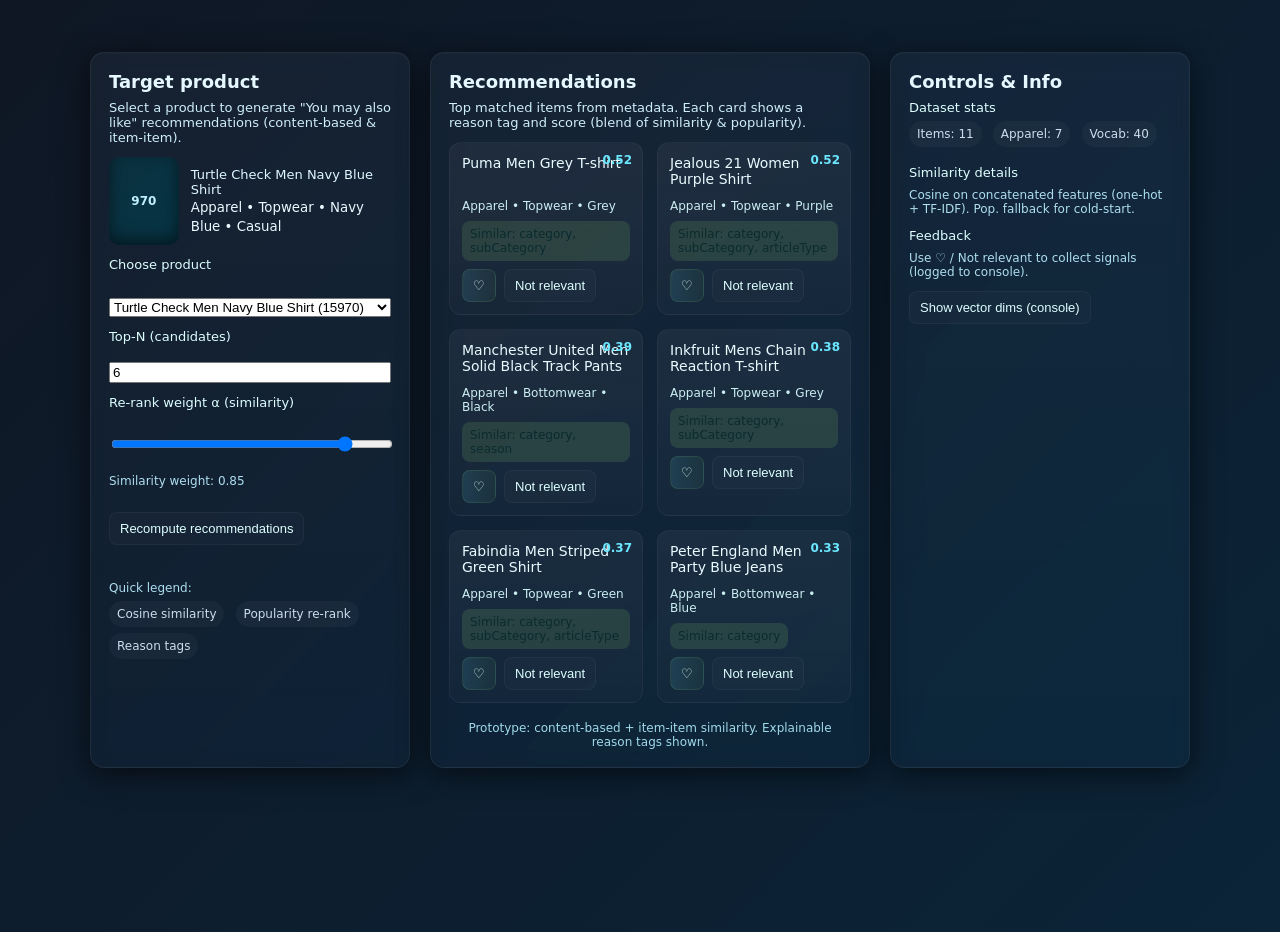
==== midterm/index.html @ 45abef35 "Create index.html" ====
<!doctype html>
<html lang="en">
<head>
  <meta charset="utf-8" />
  <title>Fashion RecSys — Prototype UI (Liquid Glass)</title>
  <meta name="viewport" content="width=device-width,initial-scale=1" />
  <style>
    /* Simple liquid-glass (glassmorphism) UI */
    :root{
      --bg: linear-gradient(135deg,#0f1724 0%, #0b2438 100%);
      --glass: rgba(255,255,255,0.08);
      --glass-2: rgba(255,255,255,0.06);
      --accent: #6be7ff;
      --accent-2: #8bd26f;
      --card-radius: 14px;
      --pad: 18px;
      font-family: Inter, ui-sans-serif, system-ui, -apple-system, "Segoe UI", Roboto, "Helvetica Neue", Arial;
      color: #ecf8ff;
    }
    html,body{height:100%;margin:0;background:var(--bg);-webkit-font-smoothing:antialiased;}
    .app {
      max-width:1100px;
      margin:32px auto;
      display:grid;
      grid-template-columns: 320px 1fr 300px;
      gap:20px;
      padding:20px;
    }

    /* Glass card */
    .card {
      background: linear-gradient(180deg, rgba(255,255,255,0.04), rgba(255,255,255,0.02));
      border-radius: var(--card-radius);
      padding:var(--pad);
      box-shadow: 0 6px 30px rgba(0,0,0,0.6), inset 0 1px 0 rgba(255,255,255,0.02);
      backdrop-filter: blur(8px) saturate(120%);
      border: 1px solid rgba(255,255,255,0.06);
    }

    h2 { margin:0 0 8px 0; font-size:18px; color:#e6f8ff; }
    p.small { margin:6px 0 12px 0; font-size:13px; color:#cfeefc; }

    /* Left product panel */
    .product-list { display:flex; flex-direction:column; gap:12px; }
    select, input[type="range"]{ width:100%; margin-top:8px; }
    .product-card {
      display:flex; gap:12px; align-items:center;
    }
    .avatar {
      width:72px; height:72px; border-radius:10px;
      background:linear-gradient(135deg,#0b3140, #063444);
      box-shadow: inset 0 -6px 16px rgba(0,0,0,0.5);
      display:flex; align-items:center; justify-content:center; font-weight:600;
      font-size:12px; color:#bfefff; text-align:center; padding:8px;
    }
    .meta { font-size:13px; color:#dff9ff; }
    .meta small { display:block; color:#bfe6ee; font-size:12px; margin-top:6px; }

    /* Center recommendations */
    .recs-grid { display:grid; grid-template-columns: repeat(auto-fill, minmax(180px,1fr)); gap:14px; }
    .rec-item {
      background: radial-gradient(1000px 400px at -10% -10%, rgba(255,255,255,0.02), transparent),
                  linear-gradient(180deg, rgba(255,255,255,0.03), rgba(255,255,255,0.01));
      padding:12px; border-radius:12px; position:relative; overflow:hidden;
      border:1px solid rgba(255,255,255,0.04);
    }
    .rec-title { font-size:14px; color:#e9fbff; margin-bottom:8px; min-height:36px; }
    .rec-info { font-size:12px; color:#cbeef3; margin-bottom:8px; }
    .reason { font-size:12px; color:#0b2c2f; background: rgba(139,210,111,0.15); padding:6px 8px; border-radius:8px; display:inline-block; }
    .score { position:absolute; right:10px; top:10px; font-weight:700; font-size:12px; color:var(--accent); }

    .feedback { display:flex; gap:8px; margin-top:8px; }
    .btn { padding:8px 10px; border-radius:8px; background: rgba(255,255,255,0.02); border:1px solid rgba(255,255,255,0.04); color:#dff; cursor:pointer; font-size:13px; }
    .btn.positive { background:linear-gradient(90deg, rgba(107,231,255,0.12), rgba(139,210,111,0.06)); border-color: rgba(139,210,111,0.12); color:#eafcf1; }
    .small-muted { font-size:12px; color:#aedeef; margin-top:8px; }

    /* Right controls */
    label.kv { font-size:13px; color:#dff; display:block; margin-bottom:6px; }
    .ctrl-row { margin-bottom:12px; }
    .tag { display:inline-block; padding:6px 8px; border-radius:999px; background: rgba(255,255,255,0.03); font-size:12px; color:#cde; margin-right:6px; margin-bottom:6px; }

    footer.note { text-align:center; margin-top:18px; color:#9fdae9; font-size:12px; }

    /* responsive */
    @media (max-width: 980px){
      .app { grid-template-columns: 1fr; padding:12px; }
      .card { padding:12px; }
    }
  </style>
</head>
<body>
  <div class="app">
    <!-- LEFT: Choose target product -->
    <div class="card">
      <h2>Target product</h2>
      <p class="small">Select a product to generate "You may also like" recommendations (content-based & item-item).</p>

      <div class="product-list">
        <div class="product-card">
          <div class="avatar" id="prodAvatar">P1</div>
          <div>
            <div class="meta" id="prodTitle">Loading...</div>
            <small id="prodMeta">meta</small>
          </div>
        </div>

        <label class="kv">Choose product</label>
        <select id="productSelect"></select>

        <label class="kv">Top-N (candidates)</label>
        <input id="topN" type="number" min="3" max="12" value="6" />

        <label class="kv">Re-rank weight α (similarity)</label>
        <input id="alpha" type="range" min="0" max="1" step="0.05" value="0.85" />
        <div class="small-muted">Similarity weight: <span id="alphaVal">0.85</span></div>

        <div style="margin-top:12px">
          <button class="btn" id="btnRecalc">Recompute recommendations</button>
        </div>

        <div style="margin-top:16px">
          <div class="small-muted">Quick legend:</div>
          <div style="margin-top:6px">
            <span class="tag">Cosine similarity</span>
            <span class="tag">Popularity re-rank</span>
            <span class="tag">Reason tags</span>
          </div>
        </div>
      </div>
    </div>

    <!-- CENTER: Recommendations -->
    <div class="card">
      <h2>Recommendations</h2>
      <p class="small">Top matched items from metadata. Each card shows a reason tag and score (blend of similarity & popularity).</p>

      <div id="recs" class="recs-grid" aria-live="polite"></div>

      <footer class="note">Prototype: content-based + item-item similarity. Explainable reason tags shown.</footer>
    </div>

    <!-- RIGHT: Controls & debug -->
    <div class="card">
      <h2>Controls & Info</h2>
      <div class="ctrl-row">
        <label class="kv">Dataset stats</label>
        <div id="stats"></div>
      </div>

      <div class="ctrl-row">
        <label class="kv">Similarity details</label>
        <div class="small-muted">Cosine on concatenated features (one-hot + TF-IDF). Pop. fallback for cold-start.</div>
      </div>

      <div class="ctrl-row">
        <label class="kv">Feedback</label>
        <div class="small-muted">Use ♡ / Not relevant to collect signals (logged to console).</div>
      </div>

      <div style="margin-top:8px">
        <button class="btn" id="btnShowVectors">Show vector dims (console)</button>
      </div>
    </div>
  </div>

  <script>
    /**************************************************************************
     * Simple browser-side content-based recommender demo
     * - Uses small embedded dataset (metadata + simulated popularity)
     * - Builds TF-IDF on productDisplayName and one-hot for categorical fields
     * - Cosine similarity -> top-N -> re-rank by alpha * sim + (1-alpha) * popularity
     * - Displays reason tags (shared category/color/etc)
     *
     * This is a lightweight prototype for the class method described in the slide.
     **************************************************************************/

    // 1) Small dataset (subset). Each item has metadata used by model.
    const items = [
      {id: "15970", gender:"Men", masterCategory:"Apparel", subCategory:"Topwear", articleType:"Shirts", baseColour:"Navy Blue", season:"Fall", year:2011, usage:"Casual", productDisplayName:"Turtle Check Men Navy Blue Shirt", popularity: 120},
      {id: "39386", gender:"Men", masterCategory:"Apparel", subCategory:"Bottomwear", articleType:"Jeans", baseColour:"Blue", season:"Summer", year:2012, usage:"Casual", productDisplayName:"Peter England Men Party Blue Jeans", popularity: 230},
      {id: "59263", gender:"Women", masterCategory:"Accessories", subCategory:"Watches", articleType:"Watches", baseColour:"Silver", season:"Winter", year:2016, usage:"Casual", productDisplayName:"Titan Women Silver Watch", popularity: 300},
      {id: "21379", gender:"Men", masterCategory:"Apparel", subCategory:"Bottomwear", articleType:"Track Pants", baseColour:"Black", season:"Fall", year:2011, usage:"Casual", productDisplayName:"Manchester United Men Solid Black Track Pants", popularity: 95},
      {id: "53759", gender:"Men", masterCategory:"Apparel", subCategory:"Topwear", articleType:"Tshirts", baseColour:"Grey", season:"Summer", year:2012, usage:"Casual", productDisplayName:"Puma Men Grey T-shirt", popularity: 410},
      {id: "1855", gender:"Men", masterCategory:"Apparel", subCategory:"Topwear", articleType:"Tshirts", baseColour:"Grey", season:"Summer", year:2011, usage:"Casual", productDisplayName:"Inkfruit Mens Chain Reaction T-shirt", popularity: 70},
      {id: "30805", gender:"Men", masterCategory:"Apparel", subCategory:"Topwear", articleType:"Shirts", baseColour:"Green", season:"Summer", year:2012, usage:"Ethnic", productDisplayName:"Fabindia Men Striped Green Shirt", popularity: 45},
      {id: "26960", gender:"Women", masterCategory:"Apparel", subCategory:"Topwear", articleType:"Shirts", baseColour:"Purple", season:"Summer", year:2012, usage:"Casual", productDisplayName:"Jealous 21 Women Purple Shirt", popularity: 130},
      {id: "29114", gender:"Men", masterCategory:"Accessories", subCategory:"Socks", articleType:"Socks", baseColour:"Navy Blue", season:"Summer", year:2012, usage:"Casual", productDisplayName:"Puma Men Pack of 3 Socks", popularity: 60},
      {id: "30039", gender:"Men", masterCategory:"Accessories", subCategory:"Watches", articleType:"Watches", baseColour:"Black", season:"Winter", year:2016, usage:"Casual", productDisplayName:"Skagen Men Black Watch", popularity: 150},
      {id: "9204", gender:"Men", masterCategory:"Footwear", subCategory:"Shoes", articleType:"Casual Shoes", baseColour:"Black", season:"Summer", year:2011, usage:"Casual", productDisplayName:"Puma Future Cat Remix SF Black Casual Shoes", popularity: 260}
    ];

    // Config: categorical fields used for one-hot
    const categoricalFields = ["masterCategory","subCategory","articleType","season","usage","baseColour"];

    // Utility: tokenize for TF-IDF (very simple)
    function tokenize(text){
      return (text || "").toLowerCase()
        .replace(/[^a-z0-9\s]/g, ' ')
        .split(/\s+/)
        .filter(t => t.length>1 && !["men","women","men's","women's"].includes(t));
    }

    // Build vocabulary (terms from productDisplayName)
    const docs = items.map(it => tokenize(it.productDisplayName));
    const vocab = {}; // term -> idx
    const df = {}; // doc frequency
    docs.forEach(tokens=>{
      const seen = new Set();
      tokens.forEach(t=>{
        if(!(t in vocab)) vocab[t] = Object.keys(vocab).length;
        if(!seen.has(t)){ df[t] = (df[t]||0)+1; seen.add(t); }
      });
    });
    const V = Object.keys(vocab).length;
    const N = items.length;
    // Precompute IDF
    const idf = {};
    Object.keys(vocab).forEach(term=>{
      idf[term] = Math.log(1 + N / ( (df[term]||0) )); // smoothed idf
    });

    // One-hot maps for categorical features
    const catMaps = {};
    categoricalFields.forEach(f=>{
      const vals = Array.from(new Set(items.map(it=> (it[f]||"UNKNOWN").toString() )));
      catMaps[f] = {};
      vals.forEach((v,i)=> catMaps[f][v] = i);
    });

    // Build item vectors (concatenate one-hot parts and TF-IDF vector)
    const featureVectors = []; // array of Float64Array
    const vectorMeta = { // dims sizes for debug
      catOffsets: {}, // start offset per categorical field
      tfidfOffset: 0,
      totalDim: 0
    };

    // compute offsets
    let offset = 0;
    categoricalFields.forEach(f=>{
      vectorMeta.catOffsets[f] = {start: offset, size: Object.keys(catMaps[f]).length};
      offset += Object.keys(catMaps[f]).length;
    });
    vectorMeta.tfidfOffset = offset;
    offset += V;
    vectorMeta.totalDim = offset;

    // Helper: create zero vector
    function zeroVec(n){ return new Float64Array(n); }

    // Fill vectors
    items.forEach((it, idx)=>{
      const vec = zeroVec(vectorMeta.totalDim);
      // one-hot categorical: set 1.0 at category position
      categoricalFields.forEach(f=>{
        const val = (it[f]||"UNKNOWN").toString();
        const map = catMaps[f];
        const pos = map[val];
        if(pos !== undefined){
          const off = vectorMeta.catOffsets[f].start + pos;
          vec[off] = 1.0;
        }
      });
      // TF-IDF: compute tf and multiply by idf
      const tokens = tokenize(it.productDisplayName);
      const tf = {};
      tokens.forEach(t=> tf[t] = (tf[t]||0) + 1);
      Object.keys(tf).forEach(t=>{
        const idxv = vocab[t];
        if(idxv !== undefined){
          const tfidf = (tf[t] / tokens.length) * (idf[t] || 0);
          vec[vectorMeta.tfidfOffset + idxv] = tfidf;
        }
      });
      featureVectors.push(vec);
    });

    // Normalize vectors
    function normVec(v){
      let s=0; for(let i=0;i<v.length;i++){ s += v[i]*v[i]; } s = Math.sqrt(s) || 1.0;
      const out = new Float64Array(v.length);
      for(let i=0;i<v.length;i++) out[i] = v[i]/s;
      return out;
    }
    const normalized = featureVectors.map(normVec);

    // Cosine similarity helper (vectors are normalized -> dot product)
    function cosineSim(i,j){
      const a = normalized[i], b = normalized[j];
      let s=0;
      for(let k=0;k<a.length;k++) s += a[k]*b[k];
      return s;
    }

    // Candidate generation: top-N by cosine similarity
    function topNCandidates(itemIdx, N=6){
      const sims = [];
      for(let i=0;i<items.length;i++){
        if(i===itemIdx) continue;
        sims.push({idx:i, sim: cosineSim(itemIdx,i)});
      }
      sims.sort((x,y)=> y.sim - x.sim);
      return sims.slice(0,N);
    }

    // Re-rank: blend similarity with popularity (normalized)
    const popValues = items.map(it=> it.popularity || 1);
    const maxPop = Math.max(...popValues);
    const minPop = Math.min(...popValues);
    function normPop(p){
      if(maxPop===minPop) return 0.5;
      return (p - minPop) / (maxPop - minPop);
    }

    function rerank(candidates, alpha){
      return candidates.map(c=>{
        const pop = normPop(items[c.idx].popularity || 0);
        const final = alpha * c.sim + (1 - alpha) * pop;
        return {...c, pop, final};
      }).sort((a,b)=> b.final - a.final);
    }

    // Reason tag builder (simple: shared field matches)
    function reasonTag(targetIdx, candIdx){
      const t = items[targetIdx], c = items[candIdx];
      const reasons = [];
      if(t.masterCategory === c.masterCategory) reasons.push("category");
      if(t.subCategory === c.subCategory) reasons.push("subCategory");
      if(t.articleType === c.articleType) reasons.push("articleType");
      if(t.baseColour === c.baseColour) reasons.push("color");
      if(t.season === c.season) reasons.push("season");
      return reasons.length ? "Similar: " + reasons.join(", ") : "Similar: metadata";
    }

    // UI: populate product select & stats
    const sel = document.getElementById("productSelect");
    items.forEach((it, idx)=>{
      const opt = document.createElement("option");
      opt.value = idx;
      opt.textContent = `${it.productDisplayName} (${it.id})`;
      sel.appendChild(opt);
    });

    function updateProductPanel(idx){
      const it = items[idx];
      document.getElementById("prodAvatar").textContent = it.id.slice(-3);
      document.getElementById("prodTitle").textContent = it.productDisplayName;
      document.getElementById("prodMeta").textContent = `${it.masterCategory} • ${it.subCategory} • ${it.baseColour} • ${it.usage}`;
    }

    function showStats(){
      const stats = document.getElementById("stats");
      const total = items.length;
      const apparel = items.filter(i=> i.masterCategory==="Apparel").length;
      stats.innerHTML = `<div class="tag">Items: ${total}</div> <div class="tag">Apparel: ${apparel}</div> <div class="tag">Vocab: ${V}</div>`;
    }

    // Render recommendations
    function renderRecs(targetIdx, topN=6, alpha=0.85){
      const recsContainer = document.getElementById("recs");
      recsContainer.innerHTML = "";
      let candidates = topNCandidates(targetIdx, Math.min(items.length-1, topN*3)); // more candidates to re-rank
      candidates = rerank(candidates, alpha).slice(0, topN);
      candidates.forEach(c=>{
        const it = items[c.idx];
        const card = document.createElement("div");
        card.className = "rec-item";
        card.innerHTML = `
          <div class="score">${(c.final).toFixed(2)}</div>
          <div class="rec-title">${it.productDisplayName}</div>
          <div class="rec-info">${it.masterCategory} • ${it.subCategory} • ${it.baseColour}</div>
          <div class="reason">${reasonTag(targetIdx, c.idx)}</div>
          <div class="feedback">
            <button class="btn positive" data-idx="${c.idx}">♡</button>
            <button class="btn" data-idx="nr-${c.idx}">Not relevant</button>
          </div>
        `;
        // attach feedback handlers
        card.querySelectorAll('.feedback .btn').forEach(b=>{
          b.addEventListener('click', (ev)=>{
            if(b.classList.contains('positive')){
              b.textContent = "Saved";
            } else {
              b.textContent = "Ignored";
            }
            console.log("Feedback:", {type: b.classList.contains('positive') ? "like" : "dislike", target: items[c.idx], from: items[targetIdx]});
          });
        });
        recsContainer.appendChild(card);
      });
    }

    // Wire up controls
    document.getElementById("alpha").addEventListener("input", (e)=>{
      document.getElementById("alphaVal").textContent = e.target.value;
    });
    document.getElementById("btnRecalc").addEventListener("click", ()=>{
      const idx = parseInt(sel.value,10);
      const topN = parseInt(document.getElementById("topN").value,10) || 6;
      const alpha = parseFloat(document.getElementById("alpha").value);
      renderRecs(idx, topN, alpha);
    });

    sel.addEventListener("change", ()=>{
      const idx = parseInt(sel.value,10);
      updateProductPanel(idx);
    });

    document.getElementById("btnShowVectors").addEventListener("click", ()=>{
      console.log("Vector meta:", vectorMeta);
      console.log("Sample normalized vector (item 0):", normalized[0]);
      alert(`Total vector dimension: ${vectorMeta.totalDim} — check console for details.`);
    });

    // Init: select first product and render
    sel.value = 0;
    updateProductPanel(0);
    showStats();
    renderRecs(0, 6, parseFloat(document.getElementById("alpha").value));

  </script>
</body>
</html>
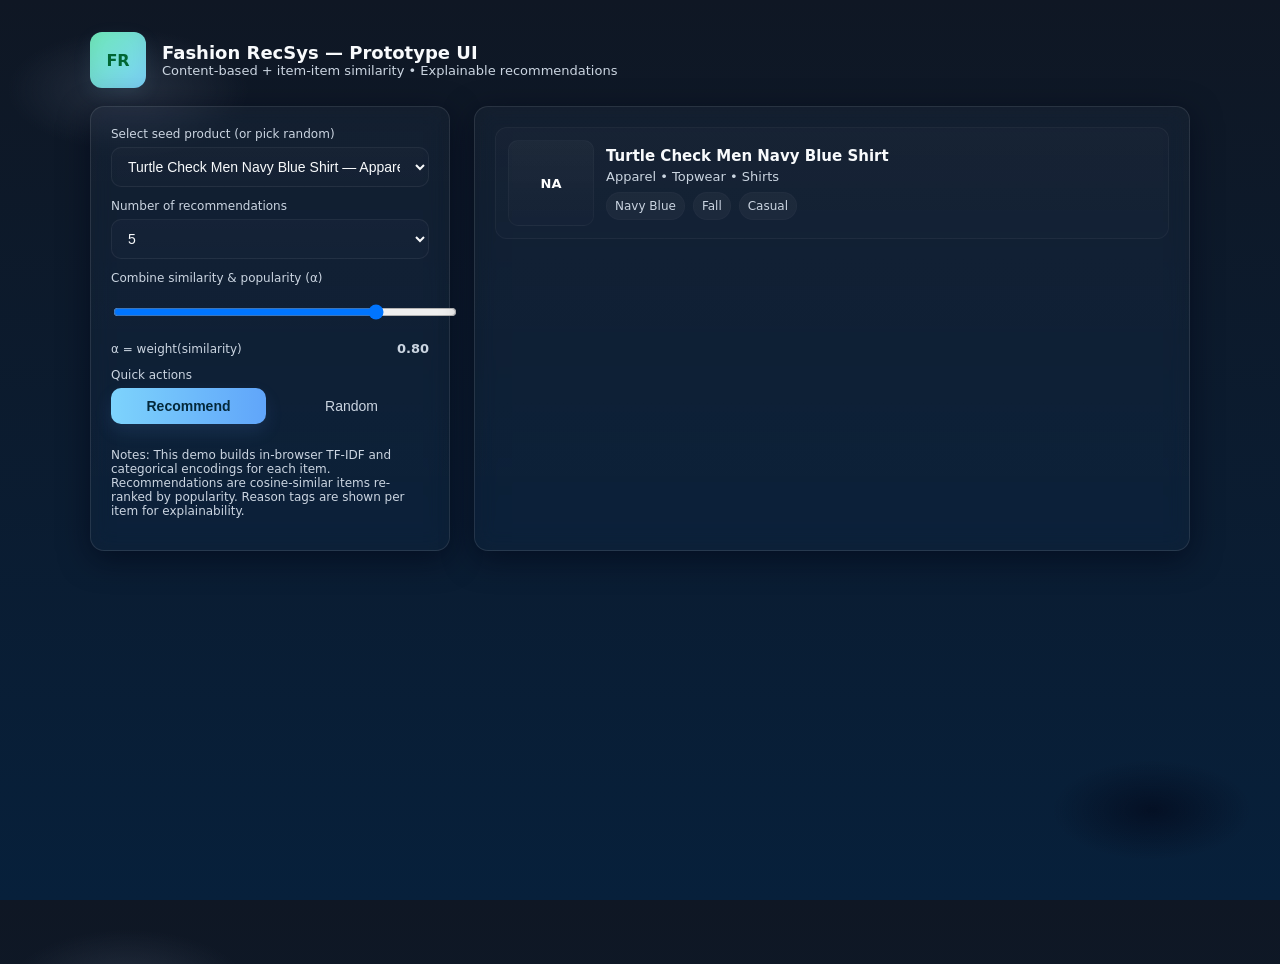
==== commit 63c75257: "Update index.html" ====
--- a/midterm/index.html
+++ b/midterm/index.html
@@ -1,423 +1,428 @@
+<!--
+index.html
+Static demo UI for the prototype Fashion RecSys (Content-based + item-item similarity).
+Drop this file into a GitHub Pages repo (root or docs/) and open the page.
+
+Features:
+- Small in-browser dataset (catalog) as JS array (can replace with your full data later).
+- Builds TF-IDF on productDisplayName + one-hot for key categorical features.
+- Cosine similarity for candidate generation + simple re-ranking using popularity.
+- Tunable alpha slider (alpha blends similarity and popularity).
+- Explainable "reason tags" (same category, same color, shared tokens).
+- Liquid / frosted glass UI (pure CSS).
+
+This is a self-contained static demo — no backend required.
+-->
+
 <!doctype html>
 <html lang="en">
 <head>
-  <meta charset="utf-8" />
-  <title>Fashion RecSys — Prototype UI (Liquid Glass)</title>
-  <meta name="viewport" content="width=device-width,initial-scale=1" />
-  <style>
-    /* Simple liquid-glass (glassmorphism) UI */
-    :root{
-      --bg: linear-gradient(135deg,#0f1724 0%, #0b2438 100%);
-      --glass: rgba(255,255,255,0.08);
-      --glass-2: rgba(255,255,255,0.06);
-      --accent: #6be7ff;
-      --accent-2: #8bd26f;
-      --card-radius: 14px;
-      --pad: 18px;
-      font-family: Inter, ui-sans-serif, system-ui, -apple-system, "Segoe UI", Roboto, "Helvetica Neue", Arial;
-      color: #ecf8ff;
-    }
-    html,body{height:100%;margin:0;background:var(--bg);-webkit-font-smoothing:antialiased;}
-    .app {
-      max-width:1100px;
-      margin:32px auto;
-      display:grid;
-      grid-template-columns: 320px 1fr 300px;
-      gap:20px;
-      padding:20px;
-    }
-
-    /* Glass card */
-    .card {
-      background: linear-gradient(180deg, rgba(255,255,255,0.04), rgba(255,255,255,0.02));
-      border-radius: var(--card-radius);
-      padding:var(--pad);
-      box-shadow: 0 6px 30px rgba(0,0,0,0.6), inset 0 1px 0 rgba(255,255,255,0.02);
-      backdrop-filter: blur(8px) saturate(120%);
-      border: 1px solid rgba(255,255,255,0.06);
-    }
-
-    h2 { margin:0 0 8px 0; font-size:18px; color:#e6f8ff; }
-    p.small { margin:6px 0 12px 0; font-size:13px; color:#cfeefc; }
-
-    /* Left product panel */
-    .product-list { display:flex; flex-direction:column; gap:12px; }
-    select, input[type="range"]{ width:100%; margin-top:8px; }
-    .product-card {
-      display:flex; gap:12px; align-items:center;
-    }
-    .avatar {
-      width:72px; height:72px; border-radius:10px;
-      background:linear-gradient(135deg,#0b3140, #063444);
-      box-shadow: inset 0 -6px 16px rgba(0,0,0,0.5);
-      display:flex; align-items:center; justify-content:center; font-weight:600;
-      font-size:12px; color:#bfefff; text-align:center; padding:8px;
-    }
-    .meta { font-size:13px; color:#dff9ff; }
-    .meta small { display:block; color:#bfe6ee; font-size:12px; margin-top:6px; }
-
-    /* Center recommendations */
-    .recs-grid { display:grid; grid-template-columns: repeat(auto-fill, minmax(180px,1fr)); gap:14px; }
-    .rec-item {
-      background: radial-gradient(1000px 400px at -10% -10%, rgba(255,255,255,0.02), transparent),
-                  linear-gradient(180deg, rgba(255,255,255,0.03), rgba(255,255,255,0.01));
-      padding:12px; border-radius:12px; position:relative; overflow:hidden;
-      border:1px solid rgba(255,255,255,0.04);
-    }
-    .rec-title { font-size:14px; color:#e9fbff; margin-bottom:8px; min-height:36px; }
-    .rec-info { font-size:12px; color:#cbeef3; margin-bottom:8px; }
-    .reason { font-size:12px; color:#0b2c2f; background: rgba(139,210,111,0.15); padding:6px 8px; border-radius:8px; display:inline-block; }
-    .score { position:absolute; right:10px; top:10px; font-weight:700; font-size:12px; color:var(--accent); }
-
-    .feedback { display:flex; gap:8px; margin-top:8px; }
-    .btn { padding:8px 10px; border-radius:8px; background: rgba(255,255,255,0.02); border:1px solid rgba(255,255,255,0.04); color:#dff; cursor:pointer; font-size:13px; }
-    .btn.positive { background:linear-gradient(90deg, rgba(107,231,255,0.12), rgba(139,210,111,0.06)); border-color: rgba(139,210,111,0.12); color:#eafcf1; }
-    .small-muted { font-size:12px; color:#aedeef; margin-top:8px; }
-
-    /* Right controls */
-    label.kv { font-size:13px; color:#dff; display:block; margin-bottom:6px; }
-    .ctrl-row { margin-bottom:12px; }
-    .tag { display:inline-block; padding:6px 8px; border-radius:999px; background: rgba(255,255,255,0.03); font-size:12px; color:#cde; margin-right:6px; margin-bottom:6px; }
-
-    footer.note { text-align:center; margin-top:18px; color:#9fdae9; font-size:12px; }
-
-    /* responsive */
-    @media (max-width: 980px){
-      .app { grid-template-columns: 1fr; padding:12px; }
-      .card { padding:12px; }
-    }
-  </style>
+<meta charset="utf-8" />
+<meta name="viewport" content="width=device-width,initial-scale=1" />
+<title>Fashion RecSys — Prototype UI (Liquid Glass)</title>
+
+<style>
+  /* Page background */
+  :root{
+    --bg1: #0f1724;
+    --bg2: #07203b;
+    --accent: rgba(255,255,255,0.08);
+    --glass: rgba(255,255,255,0.10);
+    --glass-strong: rgba(255,255,255,0.14);
+    --text: #f8fafc;
+    --muted: #cbd5e1;
+    --accent-color: #7dd3fc;
+  }
+  html,body{height:100%;margin:0;font-family:Inter,ui-sans-serif,system-ui,-apple-system,"Segoe UI",Roboto,"Helvetica Neue",Arial;}
+  body{
+    color:var(--text);
+    background: radial-gradient(1200px 600px at 10% 10%, rgba(45,55,72,0.75), transparent 10%),
+                radial-gradient(1000px 500px at 90% 90%, rgba(2,6,23,0.6), transparent 10%),
+                linear-gradient(180deg,var(--bg1),var(--bg2));
+    -webkit-font-smoothing:antialiased;
+    display:flex;flex-direction:column;align-items:center;padding:32px 18px;
+  }
+
+  /* Container */
+  .wrap{
+    width:100%;max-width:1100px;
+    display:grid;
+    grid-template-columns: 360px 1fr;
+    gap:24px;
+  }
+
+  /* Glass card */
+  .panel{
+    background: linear-gradient(180deg, rgba(255,255,255,0.03), rgba(255,255,255,0.02));
+    border:1px solid var(--glass);
+    border-radius:14px;
+    padding:20px;
+    box-shadow: 0 8px 30px rgba(2,6,23,0.6);
+    backdrop-filter: blur(10px) saturate(120%);
+  }
+
+  header.app-title{
+    width:100%;max-width:1100px;margin-bottom:18px;
+    display:flex;align-items:center;gap:16px;
+  }
+  .logo{
+    width:56px;height:56px;border-radius:12px;
+    background: linear-gradient(135deg,#6ee7b7,#7dd3fc);
+    display:flex;align-items:center;justify-content:center;color:#063; font-weight:700;
+    box-shadow: 0 6px 20px rgba(125,211,252,0.08), inset 0 -6px 18px rgba(0,0,0,0.06);
+  }
+  h1{font-size:18px;margin:0}
+  p.lead{margin:0;color:var(--muted);font-size:13px}
+
+  /* Left column controls */
+  .controls { display:flex;flex-direction:column; gap:12px; }
+  label.small{font-size:12px;color:var(--muted);display:block;margin-bottom:6px}
+  select, button, input[type=range]{
+    width:100%;padding:10px 12px;border-radius:10px;border:1px solid rgba(255,255,255,0.06);
+    background: linear-gradient(180deg, rgba(255,255,255,0.02), rgba(255,255,255,0.01));
+    color:var(--text);outline:none;font-size:14px;
+  }
+  .btn{
+    padding:10px 12px;border-radius:10px;border:none;cursor:pointer;
+    background: linear-gradient(90deg,#7dd3fc,#60a5fa);
+    color:#04283a;font-weight:600;
+    box-shadow:0 8px 18px rgba(96,165,250,0.12);
+  }
+  .small-muted{font-size:12px;color:var(--muted);}
+
+  /* Right column results area */
+  .results{
+    display:flex;flex-direction:column; gap:12px;
+  }
+  .seed-card, .rec-item{
+    display:flex;gap:12px;align-items:center;
+    border-radius:12px;padding:12px;border:1px solid rgba(255,255,255,0.04);
+    background: linear-gradient(180deg, rgba(255,255,255,0.02), rgba(255,255,255,0.01));
+  }
+  .thumb{
+    width:84px;height:84px;border-radius:10px;background:linear-gradient(180deg, rgba(255,255,255,0.03), rgba(255,255,255,0.01));
+    display:flex;align-items:center;justify-content:center;font-weight:700;color:#fff;
+    font-size:13px;
+    flex:0 0 84px;
+    border: 1px solid rgba(255,255,255,0.03);
+  }
+  .meta{flex:1}
+  .meta h3{margin:0;font-size:15px}
+  .meta p{margin:4px 0 0 0;color:var(--muted);font-size:13px}
+  .tags{margin-top:8px;display:flex;flex-wrap:wrap;gap:8px}
+  .tag{
+    font-size:12px;padding:6px 8px;border-radius:999px;background:rgba(255,255,255,0.04);color:var(--muted);
+    border:1px solid rgba(255,255,255,0.02);
+  }
+  .score{font-weight:700;color:var(--accent-color);}
+
+  /* footer controls */
+  .controls-row{display:flex;gap:8px;align-items:center;margin-top:6px}
+  .alpha-value{min-width:38px;text-align:right;font-weight:700;color:var(--muted);font-size:13px}
+
+  /* responsive */
+  @media (max-width:960px){
+    .wrap{grid-template-columns: 1fr; }
+  }
+</style>
 </head>
 <body>
-  <div class="app">
-    <!-- LEFT: Choose target product -->
-    <div class="card">
-      <h2>Target product</h2>
-      <p class="small">Select a product to generate "You may also like" recommendations (content-based & item-item).</p>
-
-      <div class="product-list">
-        <div class="product-card">
-          <div class="avatar" id="prodAvatar">P1</div>
-          <div>
-            <div class="meta" id="prodTitle">Loading...</div>
-            <small id="prodMeta">meta</small>
+  <header class="app-title">
+    <div class="logo">FR</div>
+    <div>
+      <h1>Fashion RecSys — Prototype UI</h1>
+      <p class="lead">Content-based + item-item similarity • Explainable recommendations</p>
+    </div>
+  </header>
+
+  <main class="wrap">
+    <!-- Left control panel -->
+    <section class="panel">
+      <div class="controls">
+        <div>
+          <label class="small">Select seed product (or pick random)</label>
+          <select id="seedSelect"></select>
+        </div>
+
+        <div>
+          <label class="small">Number of recommendations</label>
+          <select id="kSelect">
+            <option>3</option><option selected>5</option><option>8</option>
+          </select>
+        </div>
+
+        <div>
+          <label class="small">Combine similarity & popularity (α)</label>
+          <input id="alpha" type="range" min="0" max="1" step="0.05" value="0.8">
+          <div class="controls-row">
+            <div class="small-muted">α = weight(similarity)</div>
+            <div style="flex:1"></div>
+            <div class="alpha-value" id="alphaVal">0.80</div>
           </div>
         </div>
 
-        <label class="kv">Choose product</label>
-        <select id="productSelect"></select>
-
-        <label class="kv">Top-N (candidates)</label>
-        <input id="topN" type="number" min="3" max="12" value="6" />
-
-        <label class="kv">Re-rank weight α (similarity)</label>
-        <input id="alpha" type="range" min="0" max="1" step="0.05" value="0.85" />
-        <div class="small-muted">Similarity weight: <span id="alphaVal">0.85</span></div>
-
-        <div style="margin-top:12px">
-          <button class="btn" id="btnRecalc">Recompute recommendations</button>
-        </div>
-
-        <div style="margin-top:16px">
-          <div class="small-muted">Quick legend:</div>
-          <div style="margin-top:6px">
-            <span class="tag">Cosine similarity</span>
-            <span class="tag">Popularity re-rank</span>
-            <span class="tag">Reason tags</span>
+        <div>
+          <label class="small">Quick actions</label>
+          <div style="display:flex;gap:8px;">
+            <button class="btn" id="btnRecommend">Recommend</button>
+            <button style="padding:10px 12px;border-radius:10px;border:none;background:transparent;color:var(--muted);" id="btnRandom">Random</button>
           </div>
         </div>
+
+        <div>
+          <p class="small-muted">Notes: This demo builds in-browser TF-IDF and categorical encodings for each item. Recommendations are cosine-similar items re-ranked by popularity. Reason tags are shown per item for explainability.</p>
+        </div>
       </div>
-    </div>
-
-    <!-- CENTER: Recommendations -->
-    <div class="card">
-      <h2>Recommendations</h2>
-      <p class="small">Top matched items from metadata. Each card shows a reason tag and score (blend of similarity & popularity).</p>
-
-      <div id="recs" class="recs-grid" aria-live="polite"></div>
-
-      <footer class="note">Prototype: content-based + item-item similarity. Explainable reason tags shown.</footer>
-    </div>
-
-    <!-- RIGHT: Controls & debug -->
-    <div class="card">
-      <h2>Controls & Info</h2>
-      <div class="ctrl-row">
-        <label class="kv">Dataset stats</label>
-        <div id="stats"></div>
+    </section>
+
+    <!-- Right results panel -->
+    <section class="panel results">
+      <div>
+        <div class="seed-card" id="seedCard" aria-live="polite">
+          <div class="thumb" id="seedThumb">SEED</div>
+          <div class="meta">
+            <h3 id="seedTitle">Select a product</h3>
+            <p id="seedMeta" class="small-muted">metadata</p>
+            <div class="tags" id="seedTags"></div>
+          </div>
+        </div>
       </div>
 
-      <div class="ctrl-row">
-        <label class="kv">Similarity details</label>
-        <div class="small-muted">Cosine on concatenated features (one-hot + TF-IDF). Pop. fallback for cold-start.</div>
+      <div id="recsContainer">
+        <!-- recommendations appended here -->
       </div>
 
-      <div class="ctrl-row">
-        <label class="kv">Feedback</label>
-        <div class="small-muted">Use ♡ / Not relevant to collect signals (logged to console).</div>
-      </div>
-
-      <div style="margin-top:8px">
-        <button class="btn" id="btnShowVectors">Show vector dims (console)</button>
-      </div>
-    </div>
-  </div>
-
-  <script>
-    /**************************************************************************
-     * Simple browser-side content-based recommender demo
-     * - Uses small embedded dataset (metadata + simulated popularity)
-     * - Builds TF-IDF on productDisplayName and one-hot for categorical fields
-     * - Cosine similarity -> top-N -> re-rank by alpha * sim + (1-alpha) * popularity
-     * - Displays reason tags (shared category/color/etc)
-     *
-     * This is a lightweight prototype for the class method described in the slide.
-     **************************************************************************/
-
-    // 1) Small dataset (subset). Each item has metadata used by model.
-    const items = [
-      {id: "15970", gender:"Men", masterCategory:"Apparel", subCategory:"Topwear", articleType:"Shirts", baseColour:"Navy Blue", season:"Fall", year:2011, usage:"Casual", productDisplayName:"Turtle Check Men Navy Blue Shirt", popularity: 120},
-      {id: "39386", gender:"Men", masterCategory:"Apparel", subCategory:"Bottomwear", articleType:"Jeans", baseColour:"Blue", season:"Summer", year:2012, usage:"Casual", productDisplayName:"Peter England Men Party Blue Jeans", popularity: 230},
-      {id: "59263", gender:"Women", masterCategory:"Accessories", subCategory:"Watches", articleType:"Watches", baseColour:"Silver", season:"Winter", year:2016, usage:"Casual", productDisplayName:"Titan Women Silver Watch", popularity: 300},
-      {id: "21379", gender:"Men", masterCategory:"Apparel", subCategory:"Bottomwear", articleType:"Track Pants", baseColour:"Black", season:"Fall", year:2011, usage:"Casual", productDisplayName:"Manchester United Men Solid Black Track Pants", popularity: 95},
-      {id: "53759", gender:"Men", masterCategory:"Apparel", subCategory:"Topwear", articleType:"Tshirts", baseColour:"Grey", season:"Summer", year:2012, usage:"Casual", productDisplayName:"Puma Men Grey T-shirt", popularity: 410},
-      {id: "1855", gender:"Men", masterCategory:"Apparel", subCategory:"Topwear", articleType:"Tshirts", baseColour:"Grey", season:"Summer", year:2011, usage:"Casual", productDisplayName:"Inkfruit Mens Chain Reaction T-shirt", popularity: 70},
-      {id: "30805", gender:"Men", masterCategory:"Apparel", subCategory:"Topwear", articleType:"Shirts", baseColour:"Green", season:"Summer", year:2012, usage:"Ethnic", productDisplayName:"Fabindia Men Striped Green Shirt", popularity: 45},
-      {id: "26960", gender:"Women", masterCategory:"Apparel", subCategory:"Topwear", articleType:"Shirts", baseColour:"Purple", season:"Summer", year:2012, usage:"Casual", productDisplayName:"Jealous 21 Women Purple Shirt", popularity: 130},
-      {id: "29114", gender:"Men", masterCategory:"Accessories", subCategory:"Socks", articleType:"Socks", baseColour:"Navy Blue", season:"Summer", year:2012, usage:"Casual", productDisplayName:"Puma Men Pack of 3 Socks", popularity: 60},
-      {id: "30039", gender:"Men", masterCategory:"Accessories", subCategory:"Watches", articleType:"Watches", baseColour:"Black", season:"Winter", year:2016, usage:"Casual", productDisplayName:"Skagen Men Black Watch", popularity: 150},
-      {id: "9204", gender:"Men", masterCategory:"Footwear", subCategory:"Shoes", articleType:"Casual Shoes", baseColour:"Black", season:"Summer", year:2011, usage:"Casual", productDisplayName:"Puma Future Cat Remix SF Black Casual Shoes", popularity: 260}
-    ];
-
-    // Config: categorical fields used for one-hot
-    const categoricalFields = ["masterCategory","subCategory","articleType","season","usage","baseColour"];
-
-    // Utility: tokenize for TF-IDF (very simple)
-    function tokenize(text){
-      return (text || "").toLowerCase()
-        .replace(/[^a-z0-9\s]/g, ' ')
-        .split(/\s+/)
-        .filter(t => t.length>1 && !["men","women","men's","women's"].includes(t));
-    }
-
-    // Build vocabulary (terms from productDisplayName)
-    const docs = items.map(it => tokenize(it.productDisplayName));
-    const vocab = {}; // term -> idx
-    const df = {}; // doc frequency
-    docs.forEach(tokens=>{
-      const seen = new Set();
-      tokens.forEach(t=>{
-        if(!(t in vocab)) vocab[t] = Object.keys(vocab).length;
-        if(!seen.has(t)){ df[t] = (df[t]||0)+1; seen.add(t); }
-      });
+    </section>
+  </main>
+
+<script>
+/*
+  Demo dataset (tiny sample). Replace or expand with full catalog JSON if hosting elsewhere.
+  Fields: id, gender, masterCategory, subCategory, articleType, baseColour, season, year, usage, productDisplayName, popularity
+*/
+const CATALOG = [
+  {id: "15970", gender:"Men", masterCategory:"Apparel", subCategory:"Topwear", articleType:"Shirts", baseColour:"Navy Blue", season:"Fall", year:2011, usage:"Casual", productDisplayName:"Turtle Check Men Navy Blue Shirt", popularity: 120},
+  {id: "39386", gender:"Men", masterCategory:"Apparel", subCategory:"Bottomwear", articleType:"Jeans", baseColour:"Blue", season:"Summer", year:2012, usage:"Casual", productDisplayName:"Peter England Men Party Blue Jeans", popularity: 200},
+  {id: "59263", gender:"Women", masterCategory:"Accessories", subCategory:"Watches", articleType:"Watches", baseColour:"Silver", season:"Winter", year:2016, usage:"Casual", productDisplayName:"Titan Women Silver Watch", popularity: 180},
+  {id: "21379", gender:"Men", masterCategory:"Apparel", subCategory:"Bottomwear", articleType:"Track Pants", baseColour:"Black", season:"Fall", year:2011, usage:"Casual", productDisplayName:"Manchester United Men Solid Black Track Pants", popularity: 95},
+  {id: "53759", gender:"Men", masterCategory:"Apparel", subCategory:"Topwear", articleType:"Tshirts", baseColour:"Grey", season:"Summer", year:2012, usage:"Casual", productDisplayName:"Puma Men Grey T-shirt", popularity: 300},
+  {id: "1855", gender:"Men", masterCategory:"Apparel", subCategory:"Topwear", articleType:"Tshirts", baseColour:"Grey", season:"Summer", year:2011, usage:"Casual", productDisplayName:"Inkfruit Mens Chain Reaction T-shirt", popularity: 80},
+  {id: "30805", gender:"Men", masterCategory:"Apparel", subCategory:"Topwear", articleType:"Shirts", baseColour:"Green", season:"Summer", year:2012, usage:"Ethnic", productDisplayName:"Fabindia Men Striped Green Shirt", popularity: 65},
+  {id: "26960", gender:"Women", masterCategory:"Apparel", subCategory:"Topwear", articleType:"Shirts", baseColour:"Purple", season:"Summer", year:2012, usage:"Casual", productDisplayName:"Jealous 21 Women Purple Shirt", popularity: 42},
+  {id: "29114", gender:"Men", masterCategory:"Accessories", subCategory:"Socks", articleType:"Socks", baseColour:"Navy Blue", season:"Summer", year:2012, usage:"Casual", productDisplayName:"Puma Men Pack of 3 Socks", popularity: 50},
+  {id: "30039", gender:"Men", masterCategory:"Accessories", subCategory:"Watches", articleType:"Watches", baseColour:"Black", season:"Winter", year:2016, usage:"Casual", productDisplayName:"Skagen Men Black Watch", popularity: 130},
+  {id: "9204", gender:"Men", masterCategory:"Footwear", subCategory:"Shoes", articleType:"Casual Shoes", baseColour:"Black", season:"Summer", year:2011, usage:"Casual", productDisplayName:"Puma Men Future Cat Remix SF Black Casual Shoes", popularity: 220}
+];
+
+/* Utility: tokenize simple */
+function tokenize(text){
+  return (text || "").toLowerCase().split(/[^a-z0-9]+/).filter(Boolean);
+}
+
+/* Build TF-IDF vocabulary and vectors for productDisplayName */
+function buildTfIdf(catalog){
+  const docs = catalog.map(it => tokenize(it.productDisplayName));
+  const vocab = {};
+  docs.forEach(tokens => tokens.forEach(t => { if(!(t in vocab)) vocab[t]=Object.keys(vocab).length; }));
+  const V = Object.keys(vocab).length;
+  // compute idf
+  const df = new Array(V).fill(0);
+  docs.forEach(tokens => {
+    const seen = new Set(tokens);
+    seen.forEach(t => { df[vocab[t]] += 1; });
+  });
+  const idf = df.map(d => Math.log((1 + docs.length) / (1 + d)) + 1);
+
+  // compute tf-idf vectors (dense arrays)
+  const tfidf = docs.map(tokens => {
+    const vec = new Array(V).fill(0);
+    if(tokens.length===0) return vec;
+    const counts = {};
+    tokens.forEach(t => counts[t] = (counts[t]||0) + 1);
+    Object.keys(counts).forEach(t => {
+      const idx = vocab[t];
+      vec[idx] = (counts[t] / tokens.length) * idf[idx];
     });
-    const V = Object.keys(vocab).length;
-    const N = items.length;
-    // Precompute IDF
-    const idf = {};
-    Object.keys(vocab).forEach(term=>{
-      idf[term] = Math.log(1 + N / ( (df[term]||0) )); // smoothed idf
-    });
-
-    // One-hot maps for categorical features
-    const catMaps = {};
-    categoricalFields.forEach(f=>{
-      const vals = Array.from(new Set(items.map(it=> (it[f]||"UNKNOWN").toString() )));
-      catMaps[f] = {};
-      vals.forEach((v,i)=> catMaps[f][v] = i);
-    });
-
-    // Build item vectors (concatenate one-hot parts and TF-IDF vector)
-    const featureVectors = []; // array of Float64Array
-    const vectorMeta = { // dims sizes for debug
-      catOffsets: {}, // start offset per categorical field
-      tfidfOffset: 0,
-      totalDim: 0
-    };
-
-    // compute offsets
-    let offset = 0;
-    categoricalFields.forEach(f=>{
-      vectorMeta.catOffsets[f] = {start: offset, size: Object.keys(catMaps[f]).length};
-      offset += Object.keys(catMaps[f]).length;
-    });
-    vectorMeta.tfidfOffset = offset;
-    offset += V;
-    vectorMeta.totalDim = offset;
-
-    // Helper: create zero vector
-    function zeroVec(n){ return new Float64Array(n); }
-
-    // Fill vectors
-    items.forEach((it, idx)=>{
-      const vec = zeroVec(vectorMeta.totalDim);
-      // one-hot categorical: set 1.0 at category position
-      categoricalFields.forEach(f=>{
-        const val = (it[f]||"UNKNOWN").toString();
-        const map = catMaps[f];
-        const pos = map[val];
-        if(pos !== undefined){
-          const off = vectorMeta.catOffsets[f].start + pos;
-          vec[off] = 1.0;
-        }
-      });
-      // TF-IDF: compute tf and multiply by idf
-      const tokens = tokenize(it.productDisplayName);
-      const tf = {};
-      tokens.forEach(t=> tf[t] = (tf[t]||0) + 1);
-      Object.keys(tf).forEach(t=>{
-        const idxv = vocab[t];
-        if(idxv !== undefined){
-          const tfidf = (tf[t] / tokens.length) * (idf[t] || 0);
-          vec[vectorMeta.tfidfOffset + idxv] = tfidf;
-        }
-      });
-      featureVectors.push(vec);
-    });
-
-    // Normalize vectors
-    function normVec(v){
-      let s=0; for(let i=0;i<v.length;i++){ s += v[i]*v[i]; } s = Math.sqrt(s) || 1.0;
-      const out = new Float64Array(v.length);
-      for(let i=0;i<v.length;i++) out[i] = v[i]/s;
-      return out;
-    }
-    const normalized = featureVectors.map(normVec);
-
-    // Cosine similarity helper (vectors are normalized -> dot product)
-    function cosineSim(i,j){
-      const a = normalized[i], b = normalized[j];
-      let s=0;
-      for(let k=0;k<a.length;k++) s += a[k]*b[k];
-      return s;
-    }
-
-    // Candidate generation: top-N by cosine similarity
-    function topNCandidates(itemIdx, N=6){
-      const sims = [];
-      for(let i=0;i<items.length;i++){
-        if(i===itemIdx) continue;
-        sims.push({idx:i, sim: cosineSim(itemIdx,i)});
-      }
-      sims.sort((x,y)=> y.sim - x.sim);
-      return sims.slice(0,N);
-    }
-
-    // Re-rank: blend similarity with popularity (normalized)
-    const popValues = items.map(it=> it.popularity || 1);
-    const maxPop = Math.max(...popValues);
-    const minPop = Math.min(...popValues);
-    function normPop(p){
-      if(maxPop===minPop) return 0.5;
-      return (p - minPop) / (maxPop - minPop);
-    }
-
-    function rerank(candidates, alpha){
-      return candidates.map(c=>{
-        const pop = normPop(items[c.idx].popularity || 0);
-        const final = alpha * c.sim + (1 - alpha) * pop;
-        return {...c, pop, final};
-      }).sort((a,b)=> b.final - a.final);
-    }
-
-    // Reason tag builder (simple: shared field matches)
-    function reasonTag(targetIdx, candIdx){
-      const t = items[targetIdx], c = items[candIdx];
-      const reasons = [];
-      if(t.masterCategory === c.masterCategory) reasons.push("category");
-      if(t.subCategory === c.subCategory) reasons.push("subCategory");
-      if(t.articleType === c.articleType) reasons.push("articleType");
-      if(t.baseColour === c.baseColour) reasons.push("color");
-      if(t.season === c.season) reasons.push("season");
-      return reasons.length ? "Similar: " + reasons.join(", ") : "Similar: metadata";
-    }
-
-    // UI: populate product select & stats
-    const sel = document.getElementById("productSelect");
-    items.forEach((it, idx)=>{
-      const opt = document.createElement("option");
-      opt.value = idx;
-      opt.textContent = `${it.productDisplayName} (${it.id})`;
-      sel.appendChild(opt);
-    });
-
-    function updateProductPanel(idx){
-      const it = items[idx];
-      document.getElementById("prodAvatar").textContent = it.id.slice(-3);
-      document.getElementById("prodTitle").textContent = it.productDisplayName;
-      document.getElementById("prodMeta").textContent = `${it.masterCategory} • ${it.subCategory} • ${it.baseColour} • ${it.usage}`;
-    }
-
-    function showStats(){
-      const stats = document.getElementById("stats");
-      const total = items.length;
-      const apparel = items.filter(i=> i.masterCategory==="Apparel").length;
-      stats.innerHTML = `<div class="tag">Items: ${total}</div> <div class="tag">Apparel: ${apparel}</div> <div class="tag">Vocab: ${V}</div>`;
-    }
-
-    // Render recommendations
-    function renderRecs(targetIdx, topN=6, alpha=0.85){
-      const recsContainer = document.getElementById("recs");
-      recsContainer.innerHTML = "";
-      let candidates = topNCandidates(targetIdx, Math.min(items.length-1, topN*3)); // more candidates to re-rank
-      candidates = rerank(candidates, alpha).slice(0, topN);
-      candidates.forEach(c=>{
-        const it = items[c.idx];
-        const card = document.createElement("div");
-        card.className = "rec-item";
-        card.innerHTML = `
-          <div class="score">${(c.final).toFixed(2)}</div>
-          <div class="rec-title">${it.productDisplayName}</div>
-          <div class="rec-info">${it.masterCategory} • ${it.subCategory} • ${it.baseColour}</div>
-          <div class="reason">${reasonTag(targetIdx, c.idx)}</div>
-          <div class="feedback">
-            <button class="btn positive" data-idx="${c.idx}">♡</button>
-            <button class="btn" data-idx="nr-${c.idx}">Not relevant</button>
-          </div>
-        `;
-        // attach feedback handlers
-        card.querySelectorAll('.feedback .btn').forEach(b=>{
-          b.addEventListener('click', (ev)=>{
-            if(b.classList.contains('positive')){
-              b.textContent = "Saved";
-            } else {
-              b.textContent = "Ignored";
-            }
-            console.log("Feedback:", {type: b.classList.contains('positive') ? "like" : "dislike", target: items[c.idx], from: items[targetIdx]});
-          });
-        });
-        recsContainer.appendChild(card);
-      });
-    }
-
-    // Wire up controls
-    document.getElementById("alpha").addEventListener("input", (e)=>{
-      document.getElementById("alphaVal").textContent = e.target.value;
-    });
-    document.getElementById("btnRecalc").addEventListener("click", ()=>{
-      const idx = parseInt(sel.value,10);
-      const topN = parseInt(document.getElementById("topN").value,10) || 6;
-      const alpha = parseFloat(document.getElementById("alpha").value);
-      renderRecs(idx, topN, alpha);
-    });
-
-    sel.addEventListener("change", ()=>{
-      const idx = parseInt(sel.value,10);
-      updateProductPanel(idx);
-    });
-
-    document.getElementById("btnShowVectors").addEventListener("click", ()=>{
-      console.log("Vector meta:", vectorMeta);
-      console.log("Sample normalized vector (item 0):", normalized[0]);
-      alert(`Total vector dimension: ${vectorMeta.totalDim} — check console for details.`);
-    });
-
-    // Init: select first product and render
-    sel.value = 0;
-    updateProductPanel(0);
-    showStats();
-    renderRecs(0, 6, parseFloat(document.getElementById("alpha").value));
-
-  </script>
+    return vec;
+  });
+
+  // normalize tfidf vectors
+  const norms = tfidf.map(v => Math.sqrt(v.reduce((s,x)=>s + x*x, 0)));
+  const normalized = tfidf.map((v,i) => {
+    const n = norms[i] || 1;
+    return v.map(x => x / n);
+  });
+
+  return {vocab, idf, tfidf:normalized, V};
+}
+
+/* One-hot categorical encoders */
+function buildCategoryEncoders(catalog, fields){
+  const maps = {};
+  fields.forEach(f => {
+    const set = new Set(catalog.map(it => (it[f] || "UNKNOWN")));
+    maps[f] = Array.from(set);
+  });
+  return maps;
+}
+function encodeCategories(item, maps){
+  const vec = [];
+  Object.keys(maps).forEach(f => {
+    maps[f].forEach(val => vec.push((item[f] || "UNKNOWN") === val ? 1 : 0));
+  });
+  return vec;
+}
+
+/* Vector build: concat tfidf + categorical one-hot */
+function buildItemVectors(catalog){
+  const tf = buildTfIdf(catalog);
+  const cats = ['masterCategory','subCategory','articleType','season','usage','baseColour'];
+  const maps = buildCategoryEncoders(catalog, cats);
+
+  const catDim = Object.values(maps).reduce((s,a)=>s+a.length,0);
+  const vectors = catalog.map((it,idx) => {
+    const tfv = tf.tfidf[idx]; // already normalized
+    const catv = encodeCategories(it, maps);
+    // concat
+    const combined = tfv.concat(catv);
+    // normalize combined vector for cosine similarity
+    const norm = Math.sqrt(combined.reduce((s,x)=>s + x*x, 0)) || 1;
+    const normalized = combined.map(x => x / norm);
+    return {item:it, vec:normalized, tf:tftf=tfv, cat:catv};
+  });
+
+  // normalize popularity to [0,1]
+  const pops = catalog.map(it => it.popularity || 0);
+  const maxp = Math.max(...pops,1);
+  const minp = Math.min(...pops,0);
+  const popNorm = catalog.map(it => (it.popularity - minp)/(maxp - minp || 1));
+
+  vectors.forEach((v,i) => v.popularityNorm = popNorm[i]);
+
+  return {vectors, tfModel:tf, categoryMaps:maps};
+}
+
+/* Cosine similarity (dot product because vectors are normalized) */
+function cosine(v1, v2){
+  const n = Math.min(v1.length, v2.length);
+  let s = 0;
+  for(let i=0;i<n;i++) s += (v1[i]||0) * (v2[i]||0);
+  return s;
+}
+
+/* Reason tags builder */
+function reasonTags(seed, candidate){
+  const tags = [];
+  if(seed.masterCategory === candidate.masterCategory) tags.push("Same category");
+  if(seed.subCategory === candidate.subCategory) tags.push("Same subcategory");
+  if(seed.baseColour === candidate.baseColour) tags.push("Same color");
+  if(seed.articleType === candidate.articleType) tags.push("Same article type");
+  // shared token in product name?
+  const sset = new Set(tokenize(seed.productDisplayName));
+  const cset = new Set(tokenize(candidate.productDisplayName));
+  const shared = [...sset].filter(t => cset.has(t));
+  if(shared.length > 0) tags.push("Shared terms: " + shared.slice(0,3).join(", "));
+  return tags;
+}
+
+/* Build model (vectors) */
+const MODEL = buildItemVectors(CATALOG);
+
+/* UI helpers */
+const seedSelect = document.getElementById('seedSelect');
+const kSelect = document.getElementById('kSelect');
+const alphaInput = document.getElementById('alpha');
+const alphaVal = document.getElementById('alphaVal');
+const btnRecommend = document.getElementById('btnRecommend');
+const btnRandom = document.getElementById('btnRandom');
+const seedCard = document.getElementById('seedCard');
+const seedThumb = document.getElementById('seedThumb');
+const seedTitle = document.getElementById('seedTitle');
+const seedMeta = document.getElementById('seedMeta');
+const seedTags = document.getElementById('seedTags');
+const recsContainer = document.getElementById('recsContainer');
+
+function populateSeedOptions(){
+  seedSelect.innerHTML = '';
+  MODEL.vectors.forEach((v,i) => {
+    const opt = document.createElement('option');
+    opt.value = i;
+    opt.textContent = `${v.item.productDisplayName} — ${v.item.masterCategory}/${v.item.subCategory}`;
+    seedSelect.appendChild(opt);
+  });
+}
+function renderSeed(index){
+  const v = MODEL.vectors[index].item;
+  seedThumb.textContent = (v.baseColour || '').slice(0,2).toUpperCase();
+  seedTitle.textContent = v.productDisplayName;
+  seedMeta.textContent = `${v.masterCategory} • ${v.subCategory} • ${v.articleType}`;
+  seedTags.innerHTML = '';
+  const tags = [`${v.baseColour}`, `${v.season}`, `${v.usage}`];
+  tags.forEach(t => {
+    const el = document.createElement('div'); el.className='tag'; el.textContent = t || 'UNKNOWN'; seedTags.appendChild(el);
+  });
+}
+
+/* Recommendation logic */
+function recommendFromIndex(idx, k, alpha){
+  const seed = MODEL.vectors[idx];
+  // compute similarity to all others
+  const scores = MODEL.vectors.map((cand, j) => {
+    if(j === idx) return null;
+    const sim = cosine(seed.vec, cand.vec); // in [-1,1] but here non-negative
+    const combined = alpha * sim + (1 - alpha) * cand.popularityNorm;
+    return {index:j, sim, pop:cand.popularityNorm, score:combined, item:cand.item};
+  }).filter(Boolean);
+
+  // sort descending by score
+  scores.sort((a,b) => b.score - a.score);
+  return scores.slice(0,k);
+}
+
+/* Render recommendations in UI */
+function showRecs(list){
+  recsContainer.innerHTML = '';
+  list.forEach(r => {
+    const el = document.createElement('div'); el.className = 'rec-item';
+    const thumb = document.createElement('div'); thumb.className='thumb';
+    thumb.textContent = (r.item.baseColour || '').slice(0,2).toUpperCase();
+    const meta = document.createElement('div'); meta.className='meta';
+    const title = document.createElement('h3'); title.textContent = r.item.productDisplayName;
+    const sub = document.createElement('p'); sub.className='small-muted';
+    sub.textContent = `${r.item.masterCategory} • ${r.item.subCategory} • ${r.item.articleType}`;
+    const tagWrap = document.createElement('div'); tagWrap.className='tags';
+    const tags = reasonTags(MODEL.vectors[parseInt(seedSelect.value)].item, r.item);
+    tags.slice(0,4).forEach(t => { const d=document.createElement('div'); d.className='tag'; d.textContent=t; tagWrap.appendChild(d); });
+    const scoreEl = document.createElement('div'); scoreEl.className='score'; scoreEl.textContent = ` ${ (r.score).toFixed(3) }`;
+    meta.appendChild(title); meta.appendChild(sub); meta.appendChild(tagWrap);
+    el.appendChild(thumb); el.appendChild(meta); el.appendChild(scoreEl);
+    recsContainer.appendChild(el);
+  });
+}
+
+/* Events */
+alphaInput.addEventListener('input', e => {
+  alphaVal.textContent = parseFloat(e.target.value).toFixed(2);
+});
+btnRandom.addEventListener('click', () => {
+  const idx = Math.floor(Math.random() * MODEL.vectors.length);
+  seedSelect.value = idx;
+  renderSeed(idx);
+});
+btnRecommend.addEventListener('click', () => {
+  const idx = parseInt(seedSelect.value || 0);
+  const k = parseInt(kSelect.value || 5);
+  const alpha = parseFloat(alphaInput.value);
+  const recs = recommendFromIndex(idx, k, alpha);
+  showRecs(recs);
+});
+
+/* Init */
+populateSeedOptions();
+seedSelect.value = 0;
+renderSeed(0);
+seedSelect.addEventListener('change', () => renderSeed(parseInt(seedSelect.value)));
+
+</script>
 </body>
 </html>
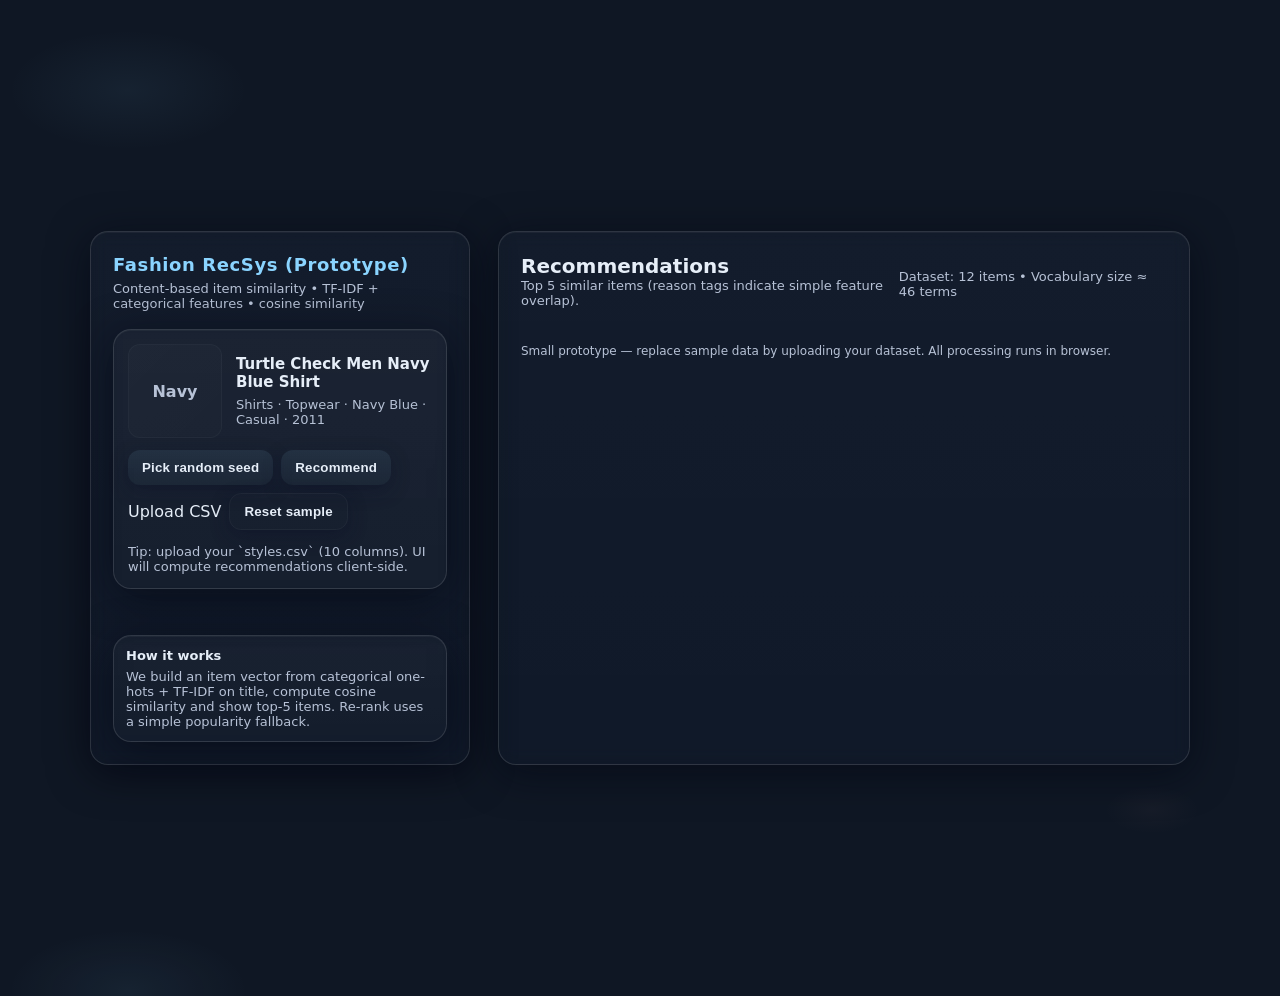
==== commit ce787537: "Update index.html" ====
--- a/midterm/index.html
+++ b/midterm/index.html
@@ -1,428 +1,498 @@
-<!--
-index.html
-Static demo UI for the prototype Fashion RecSys (Content-based + item-item similarity).
-Drop this file into a GitHub Pages repo (root or docs/) and open the page.
-
-Features:
-- Small in-browser dataset (catalog) as JS array (can replace with your full data later).
-- Builds TF-IDF on productDisplayName + one-hot for key categorical features.
-- Cosine similarity for candidate generation + simple re-ranking using popularity.
-- Tunable alpha slider (alpha blends similarity and popularity).
-- Explainable "reason tags" (same category, same color, shared tokens).
-- Liquid / frosted glass UI (pure CSS).
-
-This is a self-contained static demo — no backend required.
--->
-
 <!doctype html>
 <html lang="en">
 <head>
 <meta charset="utf-8" />
 <meta name="viewport" content="width=device-width,initial-scale=1" />
 <title>Fashion RecSys — Prototype UI (Liquid Glass)</title>
-
 <style>
-  /* Page background */
   :root{
-    --bg1: #0f1724;
-    --bg2: #07203b;
-    --accent: rgba(255,255,255,0.08);
-    --glass: rgba(255,255,255,0.10);
-    --glass-strong: rgba(255,255,255,0.14);
-    --text: #f8fafc;
-    --muted: #cbd5e1;
-    --accent-color: #7dd3fc;
-  }
-  html,body{height:100%;margin:0;font-family:Inter,ui-sans-serif,system-ui,-apple-system,"Segoe UI",Roboto,"Helvetica Neue",Arial;}
-  body{
+    --bg:#0f1724;
+    --card: rgba(255,255,255,0.06);
+    --card-strong: rgba(255,255,255,0.08);
+    --accent: rgba(255,255,255,0.14);
+    --glass-border: rgba(255,255,255,0.12);
+    --glass-highlight: rgba(255,255,255,0.04);
+    --text: #e6eef8;
+    --muted: #b7c2d6;
+    --accent-color: #8ad4ff;
+    font-family: system-ui, -apple-system, "Segoe UI", Roboto, "Helvetica Neue", Arial;
+  }
+  html,body{height:100%;margin:0;background:
+    radial-gradient(1200px 600px at 10% 10%, rgba(138,212,255,0.06), transparent 10%),
+    radial-gradient(800px 400px at 90% 90%, rgba(255,183,178,0.03), transparent 6%),
+    var(--bg);
     color:var(--text);
-    background: radial-gradient(1200px 600px at 10% 10%, rgba(45,55,72,0.75), transparent 10%),
-                radial-gradient(1000px 500px at 90% 90%, rgba(2,6,23,0.6), transparent 10%),
-                linear-gradient(180deg,var(--bg1),var(--bg2));
     -webkit-font-smoothing:antialiased;
-    display:flex;flex-direction:column;align-items:center;padding:32px 18px;
-  }
-
-  /* Container */
+    -moz-osx-font-smoothing:grayscale;
+  }
   .wrap{
-    width:100%;max-width:1100px;
+    min-height:100vh;
+    display:flex;
+    align-items:center;
+    justify-content:center;
+    padding:48px 20px;
+  }
+  .panel{
+    width:1100px;
+    max-width:100%;
     display:grid;
-    grid-template-columns: 360px 1fr;
-    gap:24px;
-  }
-
-  /* Glass card */
-  .panel{
-    background: linear-gradient(180deg, rgba(255,255,255,0.03), rgba(255,255,255,0.02));
-    border:1px solid var(--glass);
-    border-radius:14px;
-    padding:20px;
-    box-shadow: 0 8px 30px rgba(2,6,23,0.6);
-    backdrop-filter: blur(10px) saturate(120%);
-  }
-
-  header.app-title{
-    width:100%;max-width:1100px;margin-bottom:18px;
-    display:flex;align-items:center;gap:16px;
-  }
-  .logo{
-    width:56px;height:56px;border-radius:12px;
-    background: linear-gradient(135deg,#6ee7b7,#7dd3fc);
-    display:flex;align-items:center;justify-content:center;color:#063; font-weight:700;
-    box-shadow: 0 6px 20px rgba(125,211,252,0.08), inset 0 -6px 18px rgba(0,0,0,0.06);
-  }
-  h1{font-size:18px;margin:0}
-  p.lead{margin:0;color:var(--muted);font-size:13px}
-
-  /* Left column controls */
-  .controls { display:flex;flex-direction:column; gap:12px; }
-  label.small{font-size:12px;color:var(--muted);display:block;margin-bottom:6px}
-  select, button, input[type=range]{
-    width:100%;padding:10px 12px;border-radius:10px;border:1px solid rgba(255,255,255,0.06);
+    grid-template-columns: 380px 1fr;
+    gap:28px;
+  }
+
+  /* Liquid glass card style */
+  .glass{
+    background: linear-gradient(180deg, rgba(255,255,255,0.025), rgba(255,255,255,0.01));
+    border-radius:18px;
+    padding:22px;
+    box-shadow: 0 8px 40px rgba(3,7,18,0.6), inset 0 1px 0 var(--glass-highlight);
+    border:1px solid var(--glass-border);
+    backdrop-filter: blur(8px) saturate(120%);
+    -webkit-backdrop-filter: blur(8px) saturate(120%);
+  }
+
+  /* Left column: controls + seed product */
+  .left{ display:flex; flex-direction:column; gap:18px; }
+  .logo{ font-weight:700; font-size:18px; color:var(--accent-color); letter-spacing:0.6px; }
+  .small{ font-size:13px; color:var(--muted); margin-top:6px; }
+
+  .seed{
+    display:flex; gap:14px; align-items:center;
+  }
+  .seed-visual{
+    width:92px; height:92px; border-radius:12px;
+    background:linear-gradient(135deg, rgba(255,255,255,0.02), rgba(255,255,255,0.01));
+    display:flex; align-items:center; justify-content:center; font-weight:600;
+    color:var(--muted);
+    border:1px solid rgba(255,255,255,0.03);
+  }
+  .seed-info{ flex:1; }
+  .product-title{ font-weight:700; font-size:15px; color:var(--text); margin-bottom:6px; }
+  .meta{ font-size:13px; color:var(--muted); }
+
+  .controls{ display:flex; gap:8px; align-items:center; flex-wrap:wrap; }
+  button.btn{
+    background:linear-gradient(180deg, rgba(138,212,255,0.08), rgba(138,212,255,0.03));
+    color:var(--text); border:0; padding:10px 14px; border-radius:12px; cursor:pointer;
+    font-weight:600; letter-spacing:0.2px; box-shadow: 0 6px 18px rgba(10,16,37,0.45);
+    transition:transform .12s ease, box-shadow .12s ease;
+  }
+  button.btn.secondary{
+    background: transparent; border:1px solid rgba(255,255,255,0.04);
+  }
+  button.btn:active{ transform:translateY(1px); }
+
+  .uploader{ font-size:13px; color:var(--muted); }
+  input[type=file]{ display:none; }
+
+  /* Right column: recommendations */
+  .right{ display:flex; flex-direction:column; gap:10px; }
+  .topbar{ display:flex; align-items:center; justify-content:space-between; gap:12px; }
+  .title{ font-size:20px; font-weight:700; color:var(--text); }
+  .subtitle{ font-size:13px; color:var(--muted); }
+
+  .rec-grid{ display:grid; grid-template-columns: repeat(3, 1fr); gap:14px; margin-top:8px; }
+  .card{
+    padding:12px; border-radius:12px; min-height:130px;
     background: linear-gradient(180deg, rgba(255,255,255,0.02), rgba(255,255,255,0.01));
-    color:var(--text);outline:none;font-size:14px;
-  }
-  .btn{
-    padding:10px 12px;border-radius:10px;border:none;cursor:pointer;
-    background: linear-gradient(90deg,#7dd3fc,#60a5fa);
-    color:#04283a;font-weight:600;
-    box-shadow:0 8px 18px rgba(96,165,250,0.12);
-  }
-  .small-muted{font-size:12px;color:var(--muted);}
-
-  /* Right column results area */
-  .results{
-    display:flex;flex-direction:column; gap:12px;
-  }
-  .seed-card, .rec-item{
-    display:flex;gap:12px;align-items:center;
-    border-radius:12px;padding:12px;border:1px solid rgba(255,255,255,0.04);
-    background: linear-gradient(180deg, rgba(255,255,255,0.02), rgba(255,255,255,0.01));
-  }
-  .thumb{
-    width:84px;height:84px;border-radius:10px;background:linear-gradient(180deg, rgba(255,255,255,0.03), rgba(255,255,255,0.01));
-    display:flex;align-items:center;justify-content:center;font-weight:700;color:#fff;
-    font-size:13px;
-    flex:0 0 84px;
-    border: 1px solid rgba(255,255,255,0.03);
-  }
-  .meta{flex:1}
-  .meta h3{margin:0;font-size:15px}
-  .meta p{margin:4px 0 0 0;color:var(--muted);font-size:13px}
-  .tags{margin-top:8px;display:flex;flex-wrap:wrap;gap:8px}
-  .tag{
-    font-size:12px;padding:6px 8px;border-radius:999px;background:rgba(255,255,255,0.04);color:var(--muted);
-    border:1px solid rgba(255,255,255,0.02);
-  }
-  .score{font-weight:700;color:var(--accent-color);}
-
-  /* footer controls */
-  .controls-row{display:flex;gap:8px;align-items:center;margin-top:6px}
-  .alpha-value{min-width:38px;text-align:right;font-weight:700;color:var(--muted);font-size:13px}
-
-  /* responsive */
-  @media (max-width:960px){
-    .wrap{grid-template-columns: 1fr; }
+    border:1px solid rgba(255,255,255,0.03);
+    display:flex; flex-direction:column; gap:8px;
+  }
+  .card h4{ margin:0; font-size:14px; color:var(--text); }
+  .card p{ margin:0; font-size:12px; color:var(--muted); line-height:1.25; }
+  .tags{ display:flex; gap:8px; flex-wrap:wrap; margin-top:auto; }
+  .tag{ font-size:11px; background:rgba(255,255,255,0.02); padding:6px 8px; border-radius:10px; color:var(--muted); border:1px solid rgba(255,255,255,0.02); }
+
+  .footer-note{ font-size:12px; color:var(--muted); margin-top:8px; }
+
+  /* mobile responsiveness */
+  @media (max-width:920px){
+    .panel{ grid-template-columns: 1fr; }
+    .rec-grid{ grid-template-columns: repeat(2, 1fr); }
+  }
+  @media (max-width:520px){
+    .rec-grid{ grid-template-columns: 1fr; }
   }
 </style>
 </head>
 <body>
-  <header class="app-title">
-    <div class="logo">FR</div>
-    <div>
-      <h1>Fashion RecSys — Prototype UI</h1>
-      <p class="lead">Content-based + item-item similarity • Explainable recommendations</p>
-    </div>
-  </header>
-
-  <main class="wrap">
-    <!-- Left control panel -->
-    <section class="panel">
-      <div class="controls">
-        <div>
-          <label class="small">Select seed product (or pick random)</label>
-          <select id="seedSelect"></select>
-        </div>
-
-        <div>
-          <label class="small">Number of recommendations</label>
-          <select id="kSelect">
-            <option>3</option><option selected>5</option><option>8</option>
-          </select>
-        </div>
-
-        <div>
-          <label class="small">Combine similarity & popularity (α)</label>
-          <input id="alpha" type="range" min="0" max="1" step="0.05" value="0.8">
-          <div class="controls-row">
-            <div class="small-muted">α = weight(similarity)</div>
-            <div style="flex:1"></div>
-            <div class="alpha-value" id="alphaVal">0.80</div>
+<div class="wrap">
+  <div class="panel">
+    <!-- LEFT -->
+    <div class="glass left">
+      <div>
+        <div class="logo">Fashion RecSys (Prototype)</div>
+        <div class="small">Content-based item similarity • TF-IDF + categorical features • cosine similarity</div>
+      </div>
+
+      <!-- Seed product -->
+      <div class="glass" style="padding:14px;">
+        <div class="seed">
+          <div class="seed-visual" id="seed-image">IMG</div>
+          <div class="seed-info">
+            <div class="product-title" id="seed-title">Turtle Check Men Navy Blue Shirt</div>
+            <div class="meta" id="seed-meta">Topwear · Shirts · Navy Blue · Casual · 2011</div>
           </div>
         </div>
 
+        <div style="height:12px"></div>
+
+        <div class="controls">
+          <button class="btn" id="btn-rand">Pick random seed</button>
+          <button class="btn" id="btn-recommend">Recommend</button>
+          <label class="btn secondary" title="Upload CSV">
+            Upload CSV
+            <input type="file" id="csv-upload" accept=".csv,text/csv" />
+          </label>
+          <button class="btn secondary" id="btn-reset">Reset sample</button>
+        </div>
+
+        <div style="height:14px"></div>
+
+        <div class="uploader">Tip: upload your `styles.csv` (10 columns). UI will compute recommendations client-side.</div>
+      </div>
+
+      <div style="height:10px"></div>
+
+      <div class="glass" style="padding:12px;">
+        <div style="font-size:13px;font-weight:700;color:var(--text)">How it works</div>
+        <div class="small">We build an item vector from categorical one-hots + TF-IDF on title, compute cosine similarity and show top-5 items. Re-rank uses a simple popularity fallback.</div>
+      </div>
+    </div>
+
+    <!-- RIGHT -->
+    <div class="glass right">
+      <div class="topbar">
         <div>
-          <label class="small">Quick actions</label>
-          <div style="display:flex;gap:8px;">
-            <button class="btn" id="btnRecommend">Recommend</button>
-            <button style="padding:10px 12px;border-radius:10px;border:none;background:transparent;color:var(--muted);" id="btnRandom">Random</button>
-          </div>
+          <div class="title">Recommendations</div>
+          <div class="subtitle">Top 5 similar items (reason tags indicate simple feature overlap).</div>
         </div>
-
-        <div>
-          <p class="small-muted">Notes: This demo builds in-browser TF-IDF and categorical encodings for each item. Recommendations are cosine-similar items re-ranked by popularity. Reason tags are shown per item for explainability.</p>
-        </div>
+        <div class="small" id="stats">Dataset: sample (12 items)</div>
       </div>
-    </section>
-
-    <!-- Right results panel -->
-    <section class="panel results">
-      <div>
-        <div class="seed-card" id="seedCard" aria-live="polite">
-          <div class="thumb" id="seedThumb">SEED</div>
-          <div class="meta">
-            <h3 id="seedTitle">Select a product</h3>
-            <p id="seedMeta" class="small-muted">metadata</p>
-            <div class="tags" id="seedTags"></div>
-          </div>
-        </div>
+
+      <div id="rec-grid" class="rec-grid">
+        <!-- recommended cards rendered here -->
       </div>
 
-      <div id="recsContainer">
-        <!-- recommendations appended here -->
-      </div>
-
-    </section>
-  </main>
+      <div class="footer-note">Small prototype — replace sample data by uploading your dataset. All processing runs in browser.</div>
+    </div>
+  </div>
+</div>
 
 <script>
 /*
-  Demo dataset (tiny sample). Replace or expand with full catalog JSON if hosting elsewhere.
-  Fields: id, gender, masterCategory, subCategory, articleType, baseColour, season, year, usage, productDisplayName, popularity
+  Minimal in-browser recommender:
+  - Sample dataset (replace or upload CSV)
+  - Build vocabulary and TF-IDF for productDisplayName
+  - Encode categorical features as simple one-hot indices (dynamically)
+  - Create sparse vectors as plain JS objects {index: value}
+  - Cosine similarity between sparse vectors
+  - Recommend top-N excluding the seed item
+  - Show simple reason tags (shared color/subCategory)
 */
-const CATALOG = [
-  {id: "15970", gender:"Men", masterCategory:"Apparel", subCategory:"Topwear", articleType:"Shirts", baseColour:"Navy Blue", season:"Fall", year:2011, usage:"Casual", productDisplayName:"Turtle Check Men Navy Blue Shirt", popularity: 120},
-  {id: "39386", gender:"Men", masterCategory:"Apparel", subCategory:"Bottomwear", articleType:"Jeans", baseColour:"Blue", season:"Summer", year:2012, usage:"Casual", productDisplayName:"Peter England Men Party Blue Jeans", popularity: 200},
-  {id: "59263", gender:"Women", masterCategory:"Accessories", subCategory:"Watches", articleType:"Watches", baseColour:"Silver", season:"Winter", year:2016, usage:"Casual", productDisplayName:"Titan Women Silver Watch", popularity: 180},
-  {id: "21379", gender:"Men", masterCategory:"Apparel", subCategory:"Bottomwear", articleType:"Track Pants", baseColour:"Black", season:"Fall", year:2011, usage:"Casual", productDisplayName:"Manchester United Men Solid Black Track Pants", popularity: 95},
-  {id: "53759", gender:"Men", masterCategory:"Apparel", subCategory:"Topwear", articleType:"Tshirts", baseColour:"Grey", season:"Summer", year:2012, usage:"Casual", productDisplayName:"Puma Men Grey T-shirt", popularity: 300},
-  {id: "1855", gender:"Men", masterCategory:"Apparel", subCategory:"Topwear", articleType:"Tshirts", baseColour:"Grey", season:"Summer", year:2011, usage:"Casual", productDisplayName:"Inkfruit Mens Chain Reaction T-shirt", popularity: 80},
-  {id: "30805", gender:"Men", masterCategory:"Apparel", subCategory:"Topwear", articleType:"Shirts", baseColour:"Green", season:"Summer", year:2012, usage:"Ethnic", productDisplayName:"Fabindia Men Striped Green Shirt", popularity: 65},
-  {id: "26960", gender:"Women", masterCategory:"Apparel", subCategory:"Topwear", articleType:"Shirts", baseColour:"Purple", season:"Summer", year:2012, usage:"Casual", productDisplayName:"Jealous 21 Women Purple Shirt", popularity: 42},
-  {id: "29114", gender:"Men", masterCategory:"Accessories", subCategory:"Socks", articleType:"Socks", baseColour:"Navy Blue", season:"Summer", year:2012, usage:"Casual", productDisplayName:"Puma Men Pack of 3 Socks", popularity: 50},
-  {id: "30039", gender:"Men", masterCategory:"Accessories", subCategory:"Watches", articleType:"Watches", baseColour:"Black", season:"Winter", year:2016, usage:"Casual", productDisplayName:"Skagen Men Black Watch", popularity: 130},
-  {id: "9204", gender:"Men", masterCategory:"Footwear", subCategory:"Shoes", articleType:"Casual Shoes", baseColour:"Black", season:"Summer", year:2011, usage:"Casual", productDisplayName:"Puma Men Future Cat Remix SF Black Casual Shoes", popularity: 220}
+
+// ---------------- Sample dataset (small) ----------------
+let items = [
+  {"id":"15970","gender":"Men","masterCategory":"Apparel","subCategory":"Topwear","articleType":"Shirts","baseColour":"Navy Blue","season":"Fall","year":"2011","usage":"Casual","productDisplayName":"Turtle Check Men Navy Blue Shirt"},
+  {"id":"39386","gender":"Men","masterCategory":"Apparel","subCategory":"Bottomwear","articleType":"Jeans","baseColour":"Blue","season":"Summer","year":"2012","usage":"Casual","productDisplayName":"Peter England Men Party Blue Jeans"},
+  {"id":"59263","gender":"Women","masterCategory":"Accessories","subCategory":"Watches","articleType":"Watches","baseColour":"Silver","season":"Winter","year":"2016","usage":"Casual","productDisplayName":"Titan Women Silver Watch"},
+  {"id":"21379","gender":"Men","masterCategory":"Apparel","subCategory":"Bottomwear","articleType":"Track Pants","baseColour":"Black","season":"Fall","year":"2011","usage":"Casual","productDisplayName":"Manchester United Men Solid Black Track Pants"},
+  {"id":"53759","gender":"Men","masterCategory":"Apparel","subCategory":"Topwear","articleType":"Tshirts","baseColour":"Grey","season":"Summer","year":"2012","usage":"Casual","productDisplayName":"Puma Men Grey T-shirt"},
+  {"id":"1855","gender":"Men","masterCategory":"Apparel","subCategory":"Topwear","articleType":"Tshirts","baseColour":"Grey","season":"Summer","year":"2011","usage":"Casual","productDisplayName":"Inkfruit Mens Chain Reaction T-shirt"},
+  {"id":"30805","gender":"Men","masterCategory":"Apparel","subCategory":"Topwear","articleType":"Shirts","baseColour":"Green","season":"Summer","year":"2012","usage":"Ethnic","productDisplayName":"Fabindia Men Striped Green Shirt"},
+  {"id":"26960","gender":"Women","masterCategory":"Apparel","subCategory":"Topwear","articleType":"Shirts","baseColour":"Purple","season":"Summer","year":"2012","usage":"Casual","productDisplayName":"Jealous 21 Women Purple Shirt"},
+  {"id":"29114","gender":"Men","masterCategory":"Accessories","subCategory":"Socks","articleType":"Socks","baseColour":"Navy Blue","season":"Summer","year":"2012","usage":"Casual","productDisplayName":"Puma Men Pack of 3 Socks"},
+  {"id":"30039","gender":"Men","masterCategory":"Accessories","subCategory":"Watches","articleType":"Watches","baseColour":"Black","season":"Winter","year":"2016","usage":"Casual","productDisplayName":"Skagen Men Black Watch"},
+  {"id":"9204","gender":"Men","masterCategory":"Footwear","subCategory":"Shoes","articleType":"Casual Shoes","baseColour":"Black","season":"Summer","year":"2011","usage":"Casual","productDisplayName":"Puma Men Future Cat Remix SF Black Casual Shoes"},
+  {"id":"11111","gender":"Women","masterCategory":"Apparel","subCategory":"Bottomwear","articleType":"Jeans","baseColour":"Blue","season":"Summer","year":"2013","usage":"Casual","productDisplayName":"Levis Women Classic Blue Jeans"}
 ];
 
-/* Utility: tokenize simple */
-function tokenize(text){
-  return (text || "").toLowerCase().split(/[^a-z0-9]+/).filter(Boolean);
-}
-
-/* Build TF-IDF vocabulary and vectors for productDisplayName */
-function buildTfIdf(catalog){
-  const docs = catalog.map(it => tokenize(it.productDisplayName));
-  const vocab = {};
-  docs.forEach(tokens => tokens.forEach(t => { if(!(t in vocab)) vocab[t]=Object.keys(vocab).length; }));
-  const V = Object.keys(vocab).length;
-  // compute idf
-  const df = new Array(V).fill(0);
-  docs.forEach(tokens => {
-    const seen = new Set(tokens);
-    seen.forEach(t => { df[vocab[t]] += 1; });
-  });
-  const idf = df.map(d => Math.log((1 + docs.length) / (1 + d)) + 1);
-
-  // compute tf-idf vectors (dense arrays)
-  const tfidf = docs.map(tokens => {
-    const vec = new Array(V).fill(0);
-    if(tokens.length===0) return vec;
-    const counts = {};
-    tokens.forEach(t => counts[t] = (counts[t]||0) + 1);
-    Object.keys(counts).forEach(t => {
-      const idx = vocab[t];
-      vec[idx] = (counts[t] / tokens.length) * idf[idx];
-    });
+// Popularity fallback: if you have a field with counts, map into popularity. For demo we compute popularity by product name frequency
+function computePopularity(items){
+  const freq = {};
+  items.forEach(it => { freq[it.productDisplayName] = (freq[it.productDisplayName]||0)+1; });
+  // normalize 0..1
+  const maxv = Math.max(...Object.values(freq));
+  items.forEach(it => it._popularity = (freq[it.productDisplayName]||0) / (maxv || 1));
+}
+computePopularity(items);
+
+// ---------- Utility: CSV parser (handles quoted fields) ----------
+function parseCSV(text){
+  const rows = [];
+  const lines = text.split(/\r\n|\n/);
+  for(let r=0;r<lines.length;r++){
+    let line = lines[r];
+    if(!line) continue;
+    const cols = [];
+    let cur = "", inQuotes=false;
+    for(let i=0;i<line.length;i++){
+      const ch = line[i];
+      if(ch === '"' ){
+        if(inQuotes && line[i+1] === '"'){ cur += '"'; i++; continue; }
+        inQuotes = !inQuotes; continue;
+      }
+      if(ch === ',' && !inQuotes){ cols.push(cur); cur=""; continue; }
+      cur += ch;
+    }
+    cols.push(cur);
+    rows.push(cols);
+  }
+  // header
+  const header = rows[0].map(h=>h.trim());
+  const out = [];
+  for(let i=1;i<rows.length;i++){
+    const row = rows[i];
+    if(row.length === 0) continue;
+    const obj = {};
+    for(let j=0;j<header.length;j++){
+      obj[header[j]] = row[j] !== undefined ? row[j] : "";
+    }
+    out.push(obj);
+  }
+  return out;
+}
+
+// ---------------- Vectorizer (TF-IDF + categorical encoding) ----------------
+function tokenize(s){
+  if(!s) return [];
+  return s.toLowerCase().replace(/[^a-z0-9\u00C0-\u017F\s-]/g,' ').split(/\s+/).filter(Boolean);
+}
+
+function buildVocabulary(docs){
+  const df = {};
+  docs.forEach(doc => {
+    const terms = new Set(tokenize(doc));
+    terms.forEach(t => df[t] = (df[t]||0)+1);
+  });
+  return df;
+}
+
+function computeTFIDF(docs){
+  const N = docs.length;
+  const df = buildVocabulary(docs);
+  const idf = {};
+  Object.keys(df).forEach(t => idf[t] = Math.log( (N + 1) / (df[t] + 1) ) + 1 );
+  const tfidfDocs = docs.map(doc => {
+    const tokens = tokenize(doc);
+    const tf = {};
+    tokens.forEach(t => tf[t] = (tf[t]||0) + 1);
+    const maxf = Math.max(...Object.values(tf), 1);
+    const vec = {};
+    Object.keys(tf).forEach(t => vec[t] = (tf[t]/maxf) * (idf[t] || 0));
     return vec;
   });
-
-  // normalize tfidf vectors
-  const norms = tfidf.map(v => Math.sqrt(v.reduce((s,x)=>s + x*x, 0)));
-  const normalized = tfidf.map((v,i) => {
-    const n = norms[i] || 1;
-    return v.map(x => x / n);
-  });
-
-  return {vocab, idf, tfidf:normalized, V};
-}
-
-/* One-hot categorical encoders */
-function buildCategoryEncoders(catalog, fields){
+  return {tfidfDocs, idf};
+}
+
+// Categorical encoder: map unique values to integer indices
+function buildCategoricalMaps(items, fields){
   const maps = {};
   fields.forEach(f => {
-    const set = new Set(catalog.map(it => (it[f] || "UNKNOWN")));
-    maps[f] = Array.from(set);
+    maps[f] = {};
+    let idx=0;
+    items.forEach(it => {
+      const v = (it[f]||"").toString().trim() || "UNKNOWN";
+      if(!(v in maps[f])){ maps[f][v] = idx++; }
+    });
   });
   return maps;
 }
-function encodeCategories(item, maps){
-  const vec = [];
-  Object.keys(maps).forEach(f => {
-    maps[f].forEach(val => vec.push((item[f] || "UNKNOWN") === val ? 1 : 0));
-  });
-  return vec;
-}
-
-/* Vector build: concat tfidf + categorical one-hot */
-function buildItemVectors(catalog){
-  const tf = buildTfIdf(catalog);
-  const cats = ['masterCategory','subCategory','articleType','season','usage','baseColour'];
-  const maps = buildCategoryEncoders(catalog, cats);
-
-  const catDim = Object.values(maps).reduce((s,a)=>s+a.length,0);
-  const vectors = catalog.map((it,idx) => {
-    const tfv = tf.tfidf[idx]; // already normalized
-    const catv = encodeCategories(it, maps);
-    // concat
-    const combined = tfv.concat(catv);
-    // normalize combined vector for cosine similarity
-    const norm = Math.sqrt(combined.reduce((s,x)=>s + x*x, 0)) || 1;
-    const normalized = combined.map(x => x / norm);
-    return {item:it, vec:normalized, tf:tftf=tfv, cat:catv};
-  });
-
-  // normalize popularity to [0,1]
-  const pops = catalog.map(it => it.popularity || 0);
-  const maxp = Math.max(...pops,1);
-  const minp = Math.min(...pops,0);
-  const popNorm = catalog.map(it => (it.popularity - minp)/(maxp - minp || 1));
-
-  vectors.forEach((v,i) => v.popularityNorm = popNorm[i]);
-
-  return {vectors, tfModel:tf, categoryMaps:maps};
-}
-
-/* Cosine similarity (dot product because vectors are normalized) */
-function cosine(v1, v2){
-  const n = Math.min(v1.length, v2.length);
-  let s = 0;
-  for(let i=0;i<n;i++) s += (v1[i]||0) * (v2[i]||0);
+
+// Build sparse vector as plain object {index:value}
+// We'll map categorical dims into ranges, and then add TF-IDF term dims keyed by string (prefixed)
+function buildVectors(items){
+  // prepare documents for TF-IDF
+  const docs = items.map(it => it.productDisplayName || "");
+  const {tfidfDocs, idf} = computeTFIDF(docs);
+  // categorical maps
+  const catFields = ['masterCategory','subCategory','articleType','baseColour','season','usage'];
+  const catMaps = buildCategoricalMaps(items, catFields);
+  // compute index base offsets
+  const offsets = {};
+  let base=0;
+  catFields.forEach(f => { offsets[f]=base; base += Object.keys(catMaps[f]).length; });
+  const tfPrefix = "T_"; // TF-IDF terms use string keys with prefix, keep them separate
+
+  // build vectors
+  items.forEach((it,i) => {
+    const vec = {}; // sparse
+    // categorical one-hot values
+    catFields.forEach(f => {
+      const v = (it[f]||"").toString().trim() || "UNKNOWN";
+      const idx = offsets[f] + (catMaps[f][v] !== undefined ? catMaps[f][v] : 0);
+      vec[idx] = 1; // binary presence
+    });
+    // TF-IDF terms (we will keep them under string keys)
+    const tfidf = tfidfDocs[i];
+    Object.keys(tfidf).forEach(term => {
+      vec[tfPrefix + term] = tfidf[term];
+    });
+    // append popularity as a scalar dimension (use negative index name)
+    vec['_pop'] = it._popularity || 0;
+    it._vector = vec;
+  });
+
+  // return metadata so we can inspect offsets if needed
+  return {catFields, catMaps, offsets, idf};
+}
+
+function dotSparse(a,b){
+  // a and b are objects; keys may be numeric or string; compute dot product
+  let s=0;
+  // iterate over smaller object
+  const aKeys = Object.keys(a);
+  const bKeys = Object.keys(b);
+  if(aKeys.length <= bKeys.length){
+    for(const k of aKeys){
+      if(b[k] !== undefined) s += a[k] * b[k];
+    }
+  } else {
+    for(const k of bKeys){
+      if(a[k] !== undefined) s += a[k] * b[k];
+    }
+  }
   return s;
 }
-
-/* Reason tags builder */
-function reasonTags(seed, candidate){
-  const tags = [];
-  if(seed.masterCategory === candidate.masterCategory) tags.push("Same category");
-  if(seed.subCategory === candidate.subCategory) tags.push("Same subcategory");
-  if(seed.baseColour === candidate.baseColour) tags.push("Same color");
-  if(seed.articleType === candidate.articleType) tags.push("Same article type");
-  // shared token in product name?
-  const sset = new Set(tokenize(seed.productDisplayName));
-  const cset = new Set(tokenize(candidate.productDisplayName));
-  const shared = [...sset].filter(t => cset.has(t));
-  if(shared.length > 0) tags.push("Shared terms: " + shared.slice(0,3).join(", "));
-  return tags;
-}
-
-/* Build model (vectors) */
-const MODEL = buildItemVectors(CATALOG);
-
-/* UI helpers */
-const seedSelect = document.getElementById('seedSelect');
-const kSelect = document.getElementById('kSelect');
-const alphaInput = document.getElementById('alpha');
-const alphaVal = document.getElementById('alphaVal');
-const btnRecommend = document.getElementById('btnRecommend');
-const btnRandom = document.getElementById('btnRandom');
-const seedCard = document.getElementById('seedCard');
-const seedThumb = document.getElementById('seedThumb');
-const seedTitle = document.getElementById('seedTitle');
-const seedMeta = document.getElementById('seedMeta');
-const seedTags = document.getElementById('seedTags');
-const recsContainer = document.getElementById('recsContainer');
-
-function populateSeedOptions(){
-  seedSelect.innerHTML = '';
-  MODEL.vectors.forEach((v,i) => {
-    const opt = document.createElement('option');
-    opt.value = i;
-    opt.textContent = `${v.item.productDisplayName} — ${v.item.masterCategory}/${v.item.subCategory}`;
-    seedSelect.appendChild(opt);
-  });
-}
-function renderSeed(index){
-  const v = MODEL.vectors[index].item;
-  seedThumb.textContent = (v.baseColour || '').slice(0,2).toUpperCase();
-  seedTitle.textContent = v.productDisplayName;
-  seedMeta.textContent = `${v.masterCategory} • ${v.subCategory} • ${v.articleType}`;
-  seedTags.innerHTML = '';
-  const tags = [`${v.baseColour}`, `${v.season}`, `${v.usage}`];
-  tags.forEach(t => {
-    const el = document.createElement('div'); el.className='tag'; el.textContent = t || 'UNKNOWN'; seedTags.appendChild(el);
-  });
-}
-
-/* Recommendation logic */
-function recommendFromIndex(idx, k, alpha){
-  const seed = MODEL.vectors[idx];
-  // compute similarity to all others
-  const scores = MODEL.vectors.map((cand, j) => {
-    if(j === idx) return null;
-    const sim = cosine(seed.vec, cand.vec); // in [-1,1] but here non-negative
-    const combined = alpha * sim + (1 - alpha) * cand.popularityNorm;
-    return {index:j, sim, pop:cand.popularityNorm, score:combined, item:cand.item};
-  }).filter(Boolean);
-
-  // sort descending by score
-  scores.sort((a,b) => b.score - a.score);
-  return scores.slice(0,k);
-}
-
-/* Render recommendations in UI */
-function showRecs(list){
-  recsContainer.innerHTML = '';
-  list.forEach(r => {
-    const el = document.createElement('div'); el.className = 'rec-item';
-    const thumb = document.createElement('div'); thumb.className='thumb';
-    thumb.textContent = (r.item.baseColour || '').slice(0,2).toUpperCase();
-    const meta = document.createElement('div'); meta.className='meta';
-    const title = document.createElement('h3'); title.textContent = r.item.productDisplayName;
-    const sub = document.createElement('p'); sub.className='small-muted';
-    sub.textContent = `${r.item.masterCategory} • ${r.item.subCategory} • ${r.item.articleType}`;
-    const tagWrap = document.createElement('div'); tagWrap.className='tags';
-    const tags = reasonTags(MODEL.vectors[parseInt(seedSelect.value)].item, r.item);
-    tags.slice(0,4).forEach(t => { const d=document.createElement('div'); d.className='tag'; d.textContent=t; tagWrap.appendChild(d); });
-    const scoreEl = document.createElement('div'); scoreEl.className='score'; scoreEl.textContent = ` ${ (r.score).toFixed(3) }`;
-    meta.appendChild(title); meta.appendChild(sub); meta.appendChild(tagWrap);
-    el.appendChild(thumb); el.appendChild(meta); el.appendChild(scoreEl);
-    recsContainer.appendChild(el);
-  });
-}
-
-/* Events */
-alphaInput.addEventListener('input', e => {
-  alphaVal.textContent = parseFloat(e.target.value).toFixed(2);
+function normSparse(a){
+  let s=0;
+  for(const k in a) s += a[k]*a[k];
+  return Math.sqrt(s);
+}
+function cosine(a,b){
+  const num = dotSparse(a,b);
+  const na = normSparse(a);
+  const nb = normSparse(b);
+  if(na === 0 || nb===0) return 0;
+  return num/(na*nb);
+}
+
+// ---------------- Recommendation core ----------------
+let modelMeta = null;
+function buildModel(){
+  modelMeta = buildVectors(items);
+  document.getElementById('stats').innerText = `Dataset: ${items.length} items • Vocabulary size ≈ ${Object.keys(modelMeta.idf).length} terms`;
+}
+
+function recommend(seedId, topN=5){
+  const seed = items.find(it => it.id == seedId) || items[0];
+  if(!seed || !seed._vector) return [];
+  const sims = [];
+  items.forEach(it => {
+    if(it.id == seed.id) return;
+    const sim = cosine(seed._vector, it._vector);
+    // simple re-rank: combine sim and popularity (alpha=0.8)
+    const alpha = 0.85;
+    const score = alpha * sim + (1-alpha) * (it._popularity || 0);
+    sims.push({item: it, sim, score});
+  });
+  sims.sort((a,b) => b.score - a.score);
+  return sims.slice(0, topN);
+}
+
+// ---------------- UI rendering ----------------
+function renderSeed(it){
+  document.getElementById('seed-title').innerText = it.productDisplayName || 'Untitled';
+  const meta = `${it.articleType||''} · ${it.subCategory||''} · ${it.baseColour||''} · ${it.usage||''} · ${it.year||''}`;
+  document.getElementById('seed-meta').innerText = meta;
+  document.getElementById('seed-image').innerText = (it.baseColour||'').split(' ')[0] || 'IMG';
+}
+
+function renderRecommendations(recs){
+  const grid = document.getElementById('rec-grid');
+  grid.innerHTML = '';
+  recs.forEach(r => {
+    const card = document.createElement('div'); card.className='card';
+    const h = document.createElement('h4'); h.innerText = r.item.productDisplayName || 'Untitled';
+    const p = document.createElement('p'); p.innerText = `${r.item.articleType || ''} • ${r.item.subCategory || ''} • ${r.item.baseColour || ''}`;
+    card.appendChild(h); card.appendChild(p);
+    // reason tags: check shared features
+    const tags = document.createElement('div'); tags.className='tags';
+    if(r.item.subCategory && r.item.subCategory === (document.getElementById('seed-meta').innerText.split('·')[1]||'').trim()) {
+      const t = document.createElement('div'); t.className='tag'; t.innerText='Shared: subCategory'; tags.appendChild(t);
+    }
+    if(r.item.baseColour && document.getElementById('seed-meta').innerText.includes(r.item.baseColour)) {
+      const t = document.createElement('div'); t.className='tag'; t.innerText='Shared: color'; tags.appendChild(t);
+    }
+    // similarity score
+    const sc = document.createElement('div'); sc.className='tag'; sc.innerText = 'score: ' + (r.score).toFixed(3);
+    tags.appendChild(sc);
+
+    card.appendChild(tags);
+    grid.appendChild(card);
+  });
+}
+
+// ---------------- Events ----------------
+document.getElementById('btn-rand').addEventListener('click', ()=>{
+  const ix = Math.floor(Math.random()*items.length);
+  renderSeed(items[ix]);
+  window._currentSeed = items[ix].id;
 });
-btnRandom.addEventListener('click', () => {
-  const idx = Math.floor(Math.random() * MODEL.vectors.length);
-  seedSelect.value = idx;
-  renderSeed(idx);
+
+document.getElementById('btn-recommend').addEventListener('click', ()=>{
+  const seedId = window._currentSeed || items[0].id;
+  const recs = recommend(seedId, 5);
+  renderRecommendations(recs);
 });
-btnRecommend.addEventListener('click', () => {
-  const idx = parseInt(seedSelect.value || 0);
-  const k = parseInt(kSelect.value || 5);
-  const alpha = parseFloat(alphaInput.value);
-  const recs = recommendFromIndex(idx, k, alpha);
-  showRecs(recs);
+
+document.getElementById('btn-reset').addEventListener('click', ()=>{
+  // reset to sample
+  items = items.slice(0,12); // original sample
+  computePopularity(items);
+  buildModel();
+  renderSeed(items[0]);
+  document.getElementById('rec-grid').innerHTML='';
 });
 
-/* Init */
-populateSeedOptions();
-seedSelect.value = 0;
-renderSeed(0);
-seedSelect.addEventListener('change', () => renderSeed(parseInt(seedSelect.value)));
-
+document.getElementById('csv-upload').addEventListener('change', (ev)=>{
+  const f = ev.target.files[0];
+  if(!f) return;
+  const reader = new FileReader();
+  reader.onload = function(e){
+    try{
+      const text = e.target.result;
+      const parsed = parseCSV(text);
+      if(parsed.length === 0){ alert('CSV parsed but no rows detected. Make sure header matches columns.'); return; }
+      // map parsed columns to expected ones (case-insensitive)
+      const mapped = parsed.map(row => {
+        const mapKey = k => {
+          const lower = k.toLowerCase().trim();
+          if(lower.includes('product')) return 'productDisplayName';
+          if(lower === 'id') return 'id';
+          if(lower.includes('master')) return 'masterCategory';
+          if(lower.includes('sub')) return 'subCategory';
+          if(lower.includes('article')) return 'articleType';
+          if(lower.includes('colour') || lower.includes('color')) return 'baseColour';
+          if(lower.includes('season')) return 'season';
+          if(lower.includes('year')) return 'year';
+          if(lower.includes('usage')) return 'usage';
+          if(lower.includes('gender')) return 'gender';
+          return null;
+        };
+        const out = {};
+        for(const k in row){
+          const mk = mapKey(k);
+          if(mk) out[mk] = row[k];
+        }
+        // ensure id exists
+        if(!out.id) out.id = Math.random().toString(36).slice(2,9);
+        return out;
+      });
+      items = mapped;
+      computePopularity(items);
+      buildModel();
+      renderSeed(items[0]);
+      document.getElementById('rec-grid').innerHTML='';
+      alert('Uploaded ' + items.length + ' rows. Now press Recommend.');
+    }catch(err){ alert('CSV load error: ' + err.message); }
+  };
+  reader.readAsText(f);
+});
+
+// ---------------- Initialize ----------------
+buildModel();
+renderSeed(items[0]);
 </script>
 </body>
 </html>
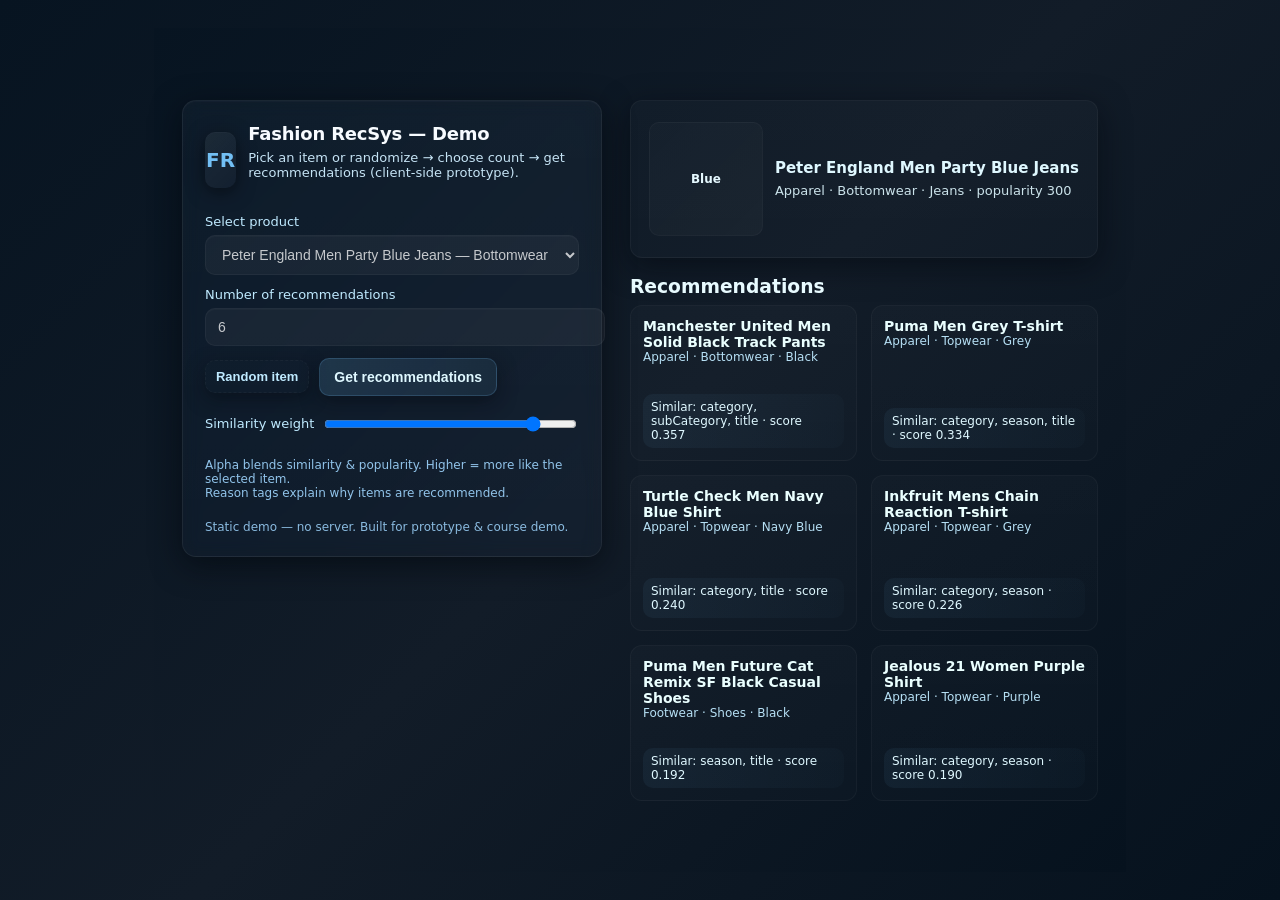
==== commit 1e5d0108: "Update index.html" ====
--- a/midterm/index.html
+++ b/midterm/index.html
@@ -1,498 +1,465 @@
 <!doctype html>
 <html lang="en">
 <head>
-<meta charset="utf-8" />
-<meta name="viewport" content="width=device-width,initial-scale=1" />
-<title>Fashion RecSys — Prototype UI (Liquid Glass)</title>
-<style>
-  :root{
-    --bg:#0f1724;
-    --card: rgba(255,255,255,0.06);
-    --card-strong: rgba(255,255,255,0.08);
-    --accent: rgba(255,255,255,0.14);
-    --glass-border: rgba(255,255,255,0.12);
-    --glass-highlight: rgba(255,255,255,0.04);
-    --text: #e6eef8;
-    --muted: #b7c2d6;
-    --accent-color: #8ad4ff;
-    font-family: system-ui, -apple-system, "Segoe UI", Roboto, "Helvetica Neue", Arial;
-  }
-  html,body{height:100%;margin:0;background:
-    radial-gradient(1200px 600px at 10% 10%, rgba(138,212,255,0.06), transparent 10%),
-    radial-gradient(800px 400px at 90% 90%, rgba(255,183,178,0.03), transparent 6%),
-    var(--bg);
-    color:var(--text);
-    -webkit-font-smoothing:antialiased;
-    -moz-osx-font-smoothing:grayscale;
-  }
-  .wrap{
-    min-height:100vh;
-    display:flex;
-    align-items:center;
-    justify-content:center;
-    padding:48px 20px;
-  }
-  .panel{
-    width:1100px;
-    max-width:100%;
-    display:grid;
-    grid-template-columns: 380px 1fr;
-    gap:28px;
-  }
-
-  /* Liquid glass card style */
-  .glass{
-    background: linear-gradient(180deg, rgba(255,255,255,0.025), rgba(255,255,255,0.01));
-    border-radius:18px;
-    padding:22px;
-    box-shadow: 0 8px 40px rgba(3,7,18,0.6), inset 0 1px 0 var(--glass-highlight);
-    border:1px solid var(--glass-border);
-    backdrop-filter: blur(8px) saturate(120%);
-    -webkit-backdrop-filter: blur(8px) saturate(120%);
-  }
-
-  /* Left column: controls + seed product */
-  .left{ display:flex; flex-direction:column; gap:18px; }
-  .logo{ font-weight:700; font-size:18px; color:var(--accent-color); letter-spacing:0.6px; }
-  .small{ font-size:13px; color:var(--muted); margin-top:6px; }
-
-  .seed{
-    display:flex; gap:14px; align-items:center;
-  }
-  .seed-visual{
-    width:92px; height:92px; border-radius:12px;
-    background:linear-gradient(135deg, rgba(255,255,255,0.02), rgba(255,255,255,0.01));
-    display:flex; align-items:center; justify-content:center; font-weight:600;
-    color:var(--muted);
-    border:1px solid rgba(255,255,255,0.03);
-  }
-  .seed-info{ flex:1; }
-  .product-title{ font-weight:700; font-size:15px; color:var(--text); margin-bottom:6px; }
-  .meta{ font-size:13px; color:var(--muted); }
-
-  .controls{ display:flex; gap:8px; align-items:center; flex-wrap:wrap; }
-  button.btn{
-    background:linear-gradient(180deg, rgba(138,212,255,0.08), rgba(138,212,255,0.03));
-    color:var(--text); border:0; padding:10px 14px; border-radius:12px; cursor:pointer;
-    font-weight:600; letter-spacing:0.2px; box-shadow: 0 6px 18px rgba(10,16,37,0.45);
-    transition:transform .12s ease, box-shadow .12s ease;
-  }
-  button.btn.secondary{
-    background: transparent; border:1px solid rgba(255,255,255,0.04);
-  }
-  button.btn:active{ transform:translateY(1px); }
-
-  .uploader{ font-size:13px; color:var(--muted); }
-  input[type=file]{ display:none; }
-
-  /* Right column: recommendations */
-  .right{ display:flex; flex-direction:column; gap:10px; }
-  .topbar{ display:flex; align-items:center; justify-content:space-between; gap:12px; }
-  .title{ font-size:20px; font-weight:700; color:var(--text); }
-  .subtitle{ font-size:13px; color:var(--muted); }
-
-  .rec-grid{ display:grid; grid-template-columns: repeat(3, 1fr); gap:14px; margin-top:8px; }
-  .card{
-    padding:12px; border-radius:12px; min-height:130px;
-    background: linear-gradient(180deg, rgba(255,255,255,0.02), rgba(255,255,255,0.01));
-    border:1px solid rgba(255,255,255,0.03);
-    display:flex; flex-direction:column; gap:8px;
-  }
-  .card h4{ margin:0; font-size:14px; color:var(--text); }
-  .card p{ margin:0; font-size:12px; color:var(--muted); line-height:1.25; }
-  .tags{ display:flex; gap:8px; flex-wrap:wrap; margin-top:auto; }
-  .tag{ font-size:11px; background:rgba(255,255,255,0.02); padding:6px 8px; border-radius:10px; color:var(--muted); border:1px solid rgba(255,255,255,0.02); }
-
-  .footer-note{ font-size:12px; color:var(--muted); margin-top:8px; }
-
-  /* mobile responsiveness */
-  @media (max-width:920px){
-    .panel{ grid-template-columns: 1fr; }
-    .rec-grid{ grid-template-columns: repeat(2, 1fr); }
-  }
-  @media (max-width:520px){
-    .rec-grid{ grid-template-columns: 1fr; }
-  }
-</style>
+  <meta charset="utf-8" />
+  <meta name="viewport" content="width=device-width,initial-scale=1" />
+  <title>Fashion RecSys — Demo (Liquid Glass UI)</title>
+  <meta name="description" content="Small client-side content-based recommender demo — pick an item or random, choose count, get similar items."/>
+  <style>
+    /* ======= Liquid glass minimalist theme ======= */
+    :root{
+      --bg1: linear-gradient(135deg, rgba(7,20,33,1) 0%, rgba(18,28,40,1) 50%, rgba(6,18,30,1) 100%);
+      --glass: rgba(255,255,255,0.06);
+      --glass-2: rgba(255,255,255,0.045);
+      --accent: rgba(120,200,255,0.95);
+      --muted: rgba(255,255,255,0.75);
+      --radius: 14px;
+      --card-radius: 12px;
+      font-family: Inter, ui-sans-serif, system-ui, -apple-system, "Segoe UI", Roboto, "Helvetica Neue", Arial;
+    }
+
+    html,body{
+      height:100%;
+      margin:0;
+      background: var(--bg1);
+      color: #eaf6ff;
+      -webkit-font-smoothing:antialiased;
+      -moz-osx-font-smoothing:grayscale;
+      display:flex;
+      align-items:center;
+      justify-content:center;
+      padding:28px;
+      box-sizing:border-box;
+    }
+
+    .stage{
+      width:100%;
+      max-width:1100px;
+      display:grid;
+      grid-template-columns: 420px 1fr;
+      gap:28px;
+      align-items:start;
+    }
+
+    /* Left panel */
+    .panel{
+      background: linear-gradient(180deg, rgba(255,255,255,0.03), rgba(255,255,255,0.015));
+      border-radius: var(--radius);
+      padding:22px;
+      backdrop-filter: blur(8px) saturate(120%);
+      border: 1px solid rgba(255,255,255,0.06);
+      box-shadow: 0 8px 30px rgba(2,6,12,0.6), inset 0 1px 0 rgba(255,255,255,0.02);
+    }
+
+    .brand{
+      display:flex;
+      gap:12px;
+      align-items:center;
+      margin-bottom:16px;
+    }
+    .logo{
+      width:56px;height:56px;border-radius:10px;
+      background: linear-gradient(135deg, rgba(255,255,255,0.06), rgba(255,255,255,0.02));
+      display:flex;align-items:center;justify-content:center;
+      font-weight:700;color:var(--accent);font-size:20px;
+      box-shadow: 0 4px 18px rgba(0,0,0,0.5), inset 0 1px 0 rgba(255,255,255,0.02);
+    }
+    h1{
+      font-size:18px;margin:0;color:#f7fbff;
+      letter-spacing:-0.2px;
+    }
+    p.lead{ margin:6px 0 18px 0; color: #cfeeff; font-size:13px; opacity:0.95 }
+
+    .controls { display:flex; flex-direction:column; gap:12px; }
+
+    label{ font-size:13px; color: #bfeaff; margin-bottom:6px; display:block }
+    select, input[type=number]{
+      width:100%;
+      background: var(--glass-2);
+      border:1px solid rgba(255,255,255,0.04);
+      padding:10px 12px;
+      border-radius:10px;
+      color:var(--muted);
+      outline:none;
+      font-size:14px;
+      box-shadow: inset 0 1px 0 rgba(255,255,255,0.02);
+    }
+    .row { display:flex; gap:10px; align-items:center }
+    .btn {
+      display:inline-flex; align-items:center; justify-content:center;
+      background: linear-gradient(180deg, rgba(250,250,255,0.04), rgba(255,255,255,0.02));
+      color: white; border: none; padding:10px 14px; border-radius:10px;
+      cursor:pointer; font-weight:600; font-size:14px;
+      box-shadow: 0 6px 18px rgba(5,10,18,0.5);
+      transition: transform .12s ease, box-shadow .12s ease, opacity .12s;
+    }
+    .btn:active{ transform: translateY(1px) }
+    .btn.primary{
+      background: linear-gradient(90deg, rgba(120,200,255,0.14), rgba(120,200,255,0.08));
+      border: 1px solid rgba(120,200,255,0.18);
+      color: #dff8ff;
+    }
+    .btn.ghost{
+      background:transparent;border:1px dashed rgba(255,255,255,0.04); color:#bfeaff;
+    }
+    .small{ font-size:13px; padding:8px 10px }
+
+    .hint{ font-size:12px; color:#9fd6ff; opacity:0.9 }
+
+    /* Right area: recommendations + preview */
+    .stage-right{
+      display:flex; flex-direction:column; gap:18px;
+    }
+
+    .preview{
+      padding:18px;
+      border-radius:var(--card-radius);
+      background: linear-gradient(180deg, rgba(255,255,255,0.02), rgba(255,255,255,0.01));
+      border:1px solid rgba(255,255,255,0.04);
+      min-height:120px;
+      display:flex; gap:12px; align-items:center;
+      box-shadow: 0 8px 30px rgba(2,6,12,0.5);
+    }
+    .item-thumb{
+      width:96px;height:96px;border-radius:10px;background:linear-gradient(135deg, rgba(255,255,255,0.02), rgba(255,255,255,0.03));
+      display:flex;align-items:center;justify-content:center;font-weight:700;color:#e6f9ff;
+      font-size:12px;padding:8px;text-align:center;
+      border:1px solid rgba(255,255,255,0.03);
+    }
+    .item-meta{ color:#dff8ff; }
+    .meta-title{ font-weight:700; font-size:15px; margin-bottom:6px }
+    .meta-sub{ font-size:13px; opacity:0.9 }
+
+    .grid{
+      display:grid;
+      grid-template-columns: repeat(auto-fill, minmax(220px,1fr));
+      gap:14px;
+    }
+
+    .card{
+      padding:12px; border-radius:12px;
+      background: linear-gradient(180deg, rgba(255,255,255,0.02), rgba(255,255,255,0.01));
+      border:1px solid rgba(255,255,255,0.035);
+      min-height:130px;
+      display:flex; flex-direction:column; gap:8px;
+      justify-content:space-between;
+    }
+    .card .title{ font-weight:700; color:#eaffff; font-size:14px }
+    .card .meta{ font-size:12px; color:#bfeaff; opacity:0.95 }
+    .reason{
+      margin-top:8px;
+      font-size:12px;
+      padding:6px 8px;
+      border-radius:10px;
+      background: linear-gradient(90deg, rgba(120,200,255,0.06), rgba(120,200,255,0.02));
+      color:#dff8ff;
+      display:inline-block;
+    }
+
+    footer.small-note{ font-size:12px; color:#9fd6ff; opacity:0.85; margin-top:8px }
+
+    /* Responsive */
+    @media (max-width:980px){
+      .stage{ grid-template-columns: 1fr; max-width:900px }
+      .panel{ order:2 }
+      .stage-right{ order:1 }
+    }
+
+  </style>
 </head>
 <body>
-<div class="wrap">
-  <div class="panel">
-    <!-- LEFT -->
-    <div class="glass left">
-      <div>
-        <div class="logo">Fashion RecSys (Prototype)</div>
-        <div class="small">Content-based item similarity • TF-IDF + categorical features • cosine similarity</div>
+  <div class="stage" role="application" aria-label="Fashion recommender demo">
+    <!-- Left control panel -->
+    <div class="panel" aria-hidden="false">
+      <div class="brand">
+        <div class="logo">FR</div>
+        <div>
+          <h1>Fashion RecSys — Demo</h1>
+          <p class="lead">Pick an item or randomize → choose count → get recommendations (client-side prototype).</p>
+        </div>
       </div>
 
-      <!-- Seed product -->
-      <div class="glass" style="padding:14px;">
-        <div class="seed">
-          <div class="seed-visual" id="seed-image">IMG</div>
-          <div class="seed-info">
-            <div class="product-title" id="seed-title">Turtle Check Men Navy Blue Shirt</div>
-            <div class="meta" id="seed-meta">Topwear · Shirts · Navy Blue · Casual · 2011</div>
-          </div>
-        </div>
-
-        <div style="height:12px"></div>
-
-        <div class="controls">
-          <button class="btn" id="btn-rand">Pick random seed</button>
-          <button class="btn" id="btn-recommend">Recommend</button>
-          <label class="btn secondary" title="Upload CSV">
-            Upload CSV
-            <input type="file" id="csv-upload" accept=".csv,text/csv" />
-          </label>
-          <button class="btn secondary" id="btn-reset">Reset sample</button>
-        </div>
-
-        <div style="height:14px"></div>
-
-        <div class="uploader">Tip: upload your `styles.csv` (10 columns). UI will compute recommendations client-side.</div>
-      </div>
-
-      <div style="height:10px"></div>
-
-      <div class="glass" style="padding:12px;">
-        <div style="font-size:13px;font-weight:700;color:var(--text)">How it works</div>
-        <div class="small">We build an item vector from categorical one-hots + TF-IDF on title, compute cosine similarity and show top-5 items. Re-rank uses a simple popularity fallback.</div>
+      <div class="controls" role="region" aria-label="Controls">
+        <div>
+          <label for="item-select">Select product</label>
+          <select id="item-select" aria-label="Select product"></select>
+        </div>
+
+        <div>
+          <label for="count">Number of recommendations</label>
+          <input id="count" type="number" min="1" max="12" value="6" />
+        </div>
+
+        <div class="row">
+          <button id="random-btn" class="btn ghost small">Random item</button>
+          <button id="rec-btn" class="btn primary">Get recommendations</button>
+        </div>
+
+        <div style="display:flex; gap:8px; align-items:center; margin-top:6px;">
+          <label style="margin:0; font-size:13px; color:#bfeaff">Similarity weight</label>
+          <input id="alpha" type="range" min="0" max="1" step="0.05" value="0.85" style="flex:1" />
+        </div>
+
+        <div style="margin-top:12px">
+          <div class="hint">Alpha blends similarity & popularity. Higher = more like the selected item.</div>
+          <div class="hint">Reason tags explain why items are recommended.</div>
+        </div>
+
+        <footer class="small-note">Static demo — no server. Built for prototype & course demo.</footer>
       </div>
     </div>
 
-    <!-- RIGHT -->
-    <div class="glass right">
-      <div class="topbar">
-        <div>
-          <div class="title">Recommendations</div>
-          <div class="subtitle">Top 5 similar items (reason tags indicate simple feature overlap).</div>
-        </div>
-        <div class="small" id="stats">Dataset: sample (12 items)</div>
+    <!-- Right preview + recommendations -->
+    <div class="stage-right">
+      <div class="preview" id="preview" aria-live="polite">
+        <div class="item-thumb" id="preview-thumb">—</div>
+        <div class="item-meta">
+          <div class="meta-title" id="preview-title">Choose an item</div>
+          <div class="meta-sub" id="preview-sub">Then click "Get recommendations"</div>
+        </div>
       </div>
 
-      <div id="rec-grid" class="rec-grid">
-        <!-- recommended cards rendered here -->
+      <div>
+        <h3 style="margin:0 0 8px 0; color:#e8fbff">Recommendations</h3>
+        <div class="grid" id="rec-grid" aria-live="polite">
+          <!-- cards inserted here -->
+        </div>
       </div>
-
-      <div class="footer-note">Small prototype — replace sample data by uploading your dataset. All processing runs in browser.</div>
     </div>
   </div>
-</div>
-
-<script>
-/*
-  Minimal in-browser recommender:
-  - Sample dataset (replace or upload CSV)
-  - Build vocabulary and TF-IDF for productDisplayName
-  - Encode categorical features as simple one-hot indices (dynamically)
-  - Create sparse vectors as plain JS objects {index: value}
-  - Cosine similarity between sparse vectors
-  - Recommend top-N excluding the seed item
-  - Show simple reason tags (shared color/subCategory)
-*/
-
-// ---------------- Sample dataset (small) ----------------
-let items = [
-  {"id":"15970","gender":"Men","masterCategory":"Apparel","subCategory":"Topwear","articleType":"Shirts","baseColour":"Navy Blue","season":"Fall","year":"2011","usage":"Casual","productDisplayName":"Turtle Check Men Navy Blue Shirt"},
-  {"id":"39386","gender":"Men","masterCategory":"Apparel","subCategory":"Bottomwear","articleType":"Jeans","baseColour":"Blue","season":"Summer","year":"2012","usage":"Casual","productDisplayName":"Peter England Men Party Blue Jeans"},
-  {"id":"59263","gender":"Women","masterCategory":"Accessories","subCategory":"Watches","articleType":"Watches","baseColour":"Silver","season":"Winter","year":"2016","usage":"Casual","productDisplayName":"Titan Women Silver Watch"},
-  {"id":"21379","gender":"Men","masterCategory":"Apparel","subCategory":"Bottomwear","articleType":"Track Pants","baseColour":"Black","season":"Fall","year":"2011","usage":"Casual","productDisplayName":"Manchester United Men Solid Black Track Pants"},
-  {"id":"53759","gender":"Men","masterCategory":"Apparel","subCategory":"Topwear","articleType":"Tshirts","baseColour":"Grey","season":"Summer","year":"2012","usage":"Casual","productDisplayName":"Puma Men Grey T-shirt"},
-  {"id":"1855","gender":"Men","masterCategory":"Apparel","subCategory":"Topwear","articleType":"Tshirts","baseColour":"Grey","season":"Summer","year":"2011","usage":"Casual","productDisplayName":"Inkfruit Mens Chain Reaction T-shirt"},
-  {"id":"30805","gender":"Men","masterCategory":"Apparel","subCategory":"Topwear","articleType":"Shirts","baseColour":"Green","season":"Summer","year":"2012","usage":"Ethnic","productDisplayName":"Fabindia Men Striped Green Shirt"},
-  {"id":"26960","gender":"Women","masterCategory":"Apparel","subCategory":"Topwear","articleType":"Shirts","baseColour":"Purple","season":"Summer","year":"2012","usage":"Casual","productDisplayName":"Jealous 21 Women Purple Shirt"},
-  {"id":"29114","gender":"Men","masterCategory":"Accessories","subCategory":"Socks","articleType":"Socks","baseColour":"Navy Blue","season":"Summer","year":"2012","usage":"Casual","productDisplayName":"Puma Men Pack of 3 Socks"},
-  {"id":"30039","gender":"Men","masterCategory":"Accessories","subCategory":"Watches","articleType":"Watches","baseColour":"Black","season":"Winter","year":"2016","usage":"Casual","productDisplayName":"Skagen Men Black Watch"},
-  {"id":"9204","gender":"Men","masterCategory":"Footwear","subCategory":"Shoes","articleType":"Casual Shoes","baseColour":"Black","season":"Summer","year":"2011","usage":"Casual","productDisplayName":"Puma Men Future Cat Remix SF Black Casual Shoes"},
-  {"id":"11111","gender":"Women","masterCategory":"Apparel","subCategory":"Bottomwear","articleType":"Jeans","baseColour":"Blue","season":"Summer","year":"2013","usage":"Casual","productDisplayName":"Levis Women Classic Blue Jeans"}
-];
-
-// Popularity fallback: if you have a field with counts, map into popularity. For demo we compute popularity by product name frequency
-function computePopularity(items){
-  const freq = {};
-  items.forEach(it => { freq[it.productDisplayName] = (freq[it.productDisplayName]||0)+1; });
-  // normalize 0..1
-  const maxv = Math.max(...Object.values(freq));
-  items.forEach(it => it._popularity = (freq[it.productDisplayName]||0) / (maxv || 1));
-}
-computePopularity(items);
-
-// ---------- Utility: CSV parser (handles quoted fields) ----------
-function parseCSV(text){
-  const rows = [];
-  const lines = text.split(/\r\n|\n/);
-  for(let r=0;r<lines.length;r++){
-    let line = lines[r];
-    if(!line) continue;
-    const cols = [];
-    let cur = "", inQuotes=false;
-    for(let i=0;i<line.length;i++){
-      const ch = line[i];
-      if(ch === '"' ){
-        if(inQuotes && line[i+1] === '"'){ cur += '"'; i++; continue; }
-        inQuotes = !inQuotes; continue;
+
+  <script>
+    /* ====== Small in-memory dataset (representative subset) ======
+       Replace or extend this array with your full catalog JSON when deploying.
+    */
+    const ITEMS = [
+      { id:15970, gender:"Men", masterCategory:"Apparel", subCategory:"Topwear", articleType:"Shirts", baseColour:"Navy Blue", season:"Fall", year:2011, usage:"Casual", productDisplayName:"Turtle Check Men Navy Blue Shirt", popularity: 120 },
+      { id:39386, gender:"Men", masterCategory:"Apparel", subCategory:"Bottomwear", articleType:"Jeans", baseColour:"Blue", season:"Summer", year:2012, usage:"Casual", productDisplayName:"Peter England Men Party Blue Jeans", popularity: 300 },
+      { id:59263, gender:"Women", masterCategory:"Accessories", subCategory:"Watches", articleType:"Watches", baseColour:"Silver", season:"Winter", year:2016, usage:"Casual", productDisplayName:"Titan Women Silver Watch", popularity: 90 },
+      { id:21379, gender:"Men", masterCategory:"Apparel", subCategory:"Bottomwear", articleType:"Track Pants", baseColour:"Black", season:"Fall", year:2011, usage:"Casual", productDisplayName:"Manchester United Men Solid Black Track Pants", popularity: 210 },
+      { id:53759, gender:"Men", masterCategory:"Apparel", subCategory:"Topwear", articleType:"Tshirts", baseColour:"Grey", season:"Summer", year:2012, usage:"Casual", productDisplayName:"Puma Men Grey T-shirt", popularity: 260 },
+      { id:1855,  gender:"Men", masterCategory:"Apparel", subCategory:"Topwear", articleType:"Tshirts", baseColour:"Grey", season:"Summer", year:2011, usage:"Casual", productDisplayName:"Inkfruit Mens Chain Reaction T-shirt", popularity: 140 },
+      { id:30805, gender:"Men", masterCategory:"Apparel", subCategory:"Topwear", articleType:"Shirts", baseColour:"Green", season:"Summer", year:2012, usage:"Ethnic", productDisplayName:"Fabindia Men Striped Green Shirt", popularity: 60 },
+      { id:26960, gender:"Women", masterCategory:"Apparel", subCategory:"Topwear", articleType:"Shirts", baseColour:"Purple", season:"Summer", year:2012, usage:"Casual", productDisplayName:"Jealous 21 Women Purple Shirt", popularity: 80 },
+      { id:29114, gender:"Men", masterCategory:"Accessories", subCategory:"Socks", articleType:"Socks", baseColour:"Navy Blue", season:"Summer", year:2012, usage:"Casual", productDisplayName:"Puma Men Pack of 3 Socks", popularity: 55 },
+      { id:30039, gender:"Men", masterCategory:"Accessories", subCategory:"Watches", articleType:"Watches", baseColour:"Black", season:"Winter", year:2016, usage:"Casual", productDisplayName:"Skagen Men Black Watch", popularity: 70 },
+      { id:9204,  gender:"Men", masterCategory:"Footwear", subCategory:"Shoes", articleType:"Casual Shoes", baseColour:"Black", season:"Summer", year:2011, usage:"Casual", productDisplayName:"Puma Men Future Cat Remix SF Black Casual Shoes", popularity: 190 },
+      // add more items as needed (demo subset)
+    ];
+
+    /* ===== Helper functions ===== */
+
+    // token set from productDisplayName (simple normalization)
+    function tokens(text){
+      if(!text) return new Set();
+      return new Set(
+        text.toLowerCase()
+            .replace(/[^\w\s]/g,' ')
+            .split(/\s+/)
+            .filter(Boolean)
+            .map(t => t.trim())
+      );
+    }
+
+    // jaccard overlap between two token sets
+    function jaccard(aSet,bSet){
+      if(!aSet || !bSet) return 0;
+      const a = Array.from(aSet), b = new Set(bSet);
+      let inter = 0;
+      for(const x of a) if(b.has(x)) inter++;
+      const union = new Set([...a,...b]).size;
+      return union === 0 ? 0 : inter / union;
+    }
+
+    // compute basic similarity between two items
+    function similarity(a,b){
+      // weights for features (must sum to 1)
+      const weights = {
+        category: 0.30,   // masterCategory + subCategory + articleType combined
+        color: 0.20,      // baseColour
+        season: 0.05,
+        usage: 0.05,
+        text: 0.40        // productDisplayName token overlap (textual)
+      };
+
+      let catScore = 0;
+      if(a.masterCategory && b.masterCategory && a.masterCategory === b.masterCategory) catScore += 0.35;
+      if(a.subCategory && b.subCategory && a.subCategory === b.subCategory) catScore += 0.40;
+      if(a.articleType && b.articleType && a.articleType === b.articleType) catScore += 0.25;
+      catScore = Math.min(1, catScore); // normalize to [0,1]
+
+      const colorScore = (a.baseColour && b.baseColour && a.baseColour === b.baseColour) ? 1 : 0;
+      const seasonScore = (a.season && b.season && a.season === b.season) ? 1 : 0;
+      const usageScore = (a.usage && b.usage && a.usage === b.usage) ? 1 : 0;
+      const textScore = jaccard(tokens(a.productDisplayName), tokens(b.productDisplayName));
+
+      const sim = weights.category * catScore
+                + weights.color * colorScore
+                + weights.season * seasonScore
+                + weights.usage * usageScore
+                + weights.text * textScore;
+
+      return Number(sim.toFixed(4));
+    }
+
+    // compute final score: alpha * sim + (1-alpha) * norm_popularity
+    function finalScore(sim, pop, alpha){
+      // normalize popularity into [0,1] by simple min-max on current dataset
+      const popNorm = (pop - POP_MIN) / (POP_MAX - POP_MIN || 1);
+      return alpha * sim + (1 - alpha) * popNorm;
+    }
+
+    // generate human readable reason tag (top matched features)
+    function reasonTag(a,b){
+      const reasons = [];
+      if(a.masterCategory && b.masterCategory && a.masterCategory === b.masterCategory) reasons.push("category");
+      if(a.subCategory && b.subCategory && a.subCategory === b.subCategory) reasons.push("subCategory");
+      if(a.articleType && b.articleType && a.articleType === b.articleType) reasons.push("articleType");
+      if(a.baseColour && b.baseColour && a.baseColour === b.baseColour) reasons.push("color");
+      if(a.season && b.season && a.season === b.season) reasons.push("season");
+      const textOverlap = jaccard(tokens(a.productDisplayName), tokens(b.productDisplayName));
+      if(textOverlap > 0) reasons.push("title");
+      if(reasons.length === 0) return "Related";
+      return "Similar: " + reasons.slice(0,3).join(", ");
+    }
+
+    /* ===== Init: populate selects and compute pop min/max ===== */
+    const itemSelect = document.getElementById('item-select');
+    const previewThumb = document.getElementById('preview-thumb');
+    const previewTitle = document.getElementById('preview-title');
+    const previewSub = document.getElementById('preview-sub');
+    const recGrid = document.getElementById('rec-grid');
+    const recBtn = document.getElementById('rec-btn');
+    const randBtn = document.getElementById('random-btn');
+    const alphaRange = document.getElementById('alpha');
+
+    // popularity min/max for normalization
+    let POP_MIN = Infinity, POP_MAX = -Infinity;
+    ITEMS.forEach(i=>{
+      POP_MIN = Math.min(POP_MIN, i.popularity || 0);
+      POP_MAX = Math.max(POP_MAX, i.popularity || 0);
+    });
+
+    function fillItemSelect(){
+      itemSelect.innerHTML = "";
+      const opt = document.createElement('option');
+      opt.value = "";
+      opt.textContent = "Choose product...";
+      opt.disabled = true;
+      opt.selected = true;
+      itemSelect.appendChild(opt);
+
+      for(const it of ITEMS){
+        const o = document.createElement('option');
+        o.value = it.id;
+        o.textContent = `${it.productDisplayName} — ${it.subCategory} — ${it.baseColour || 'NA'}`;
+        itemSelect.appendChild(o);
       }
-      if(ch === ',' && !inQuotes){ cols.push(cur); cur=""; continue; }
-      cur += ch;
-    }
-    cols.push(cur);
-    rows.push(cols);
-  }
-  // header
-  const header = rows[0].map(h=>h.trim());
-  const out = [];
-  for(let i=1;i<rows.length;i++){
-    const row = rows[i];
-    if(row.length === 0) continue;
-    const obj = {};
-    for(let j=0;j<header.length;j++){
-      obj[header[j]] = row[j] !== undefined ? row[j] : "";
-    }
-    out.push(obj);
-  }
-  return out;
-}
-
-// ---------------- Vectorizer (TF-IDF + categorical encoding) ----------------
-function tokenize(s){
-  if(!s) return [];
-  return s.toLowerCase().replace(/[^a-z0-9\u00C0-\u017F\s-]/g,' ').split(/\s+/).filter(Boolean);
-}
-
-function buildVocabulary(docs){
-  const df = {};
-  docs.forEach(doc => {
-    const terms = new Set(tokenize(doc));
-    terms.forEach(t => df[t] = (df[t]||0)+1);
-  });
-  return df;
-}
-
-function computeTFIDF(docs){
-  const N = docs.length;
-  const df = buildVocabulary(docs);
-  const idf = {};
-  Object.keys(df).forEach(t => idf[t] = Math.log( (N + 1) / (df[t] + 1) ) + 1 );
-  const tfidfDocs = docs.map(doc => {
-    const tokens = tokenize(doc);
-    const tf = {};
-    tokens.forEach(t => tf[t] = (tf[t]||0) + 1);
-    const maxf = Math.max(...Object.values(tf), 1);
-    const vec = {};
-    Object.keys(tf).forEach(t => vec[t] = (tf[t]/maxf) * (idf[t] || 0));
-    return vec;
-  });
-  return {tfidfDocs, idf};
-}
-
-// Categorical encoder: map unique values to integer indices
-function buildCategoricalMaps(items, fields){
-  const maps = {};
-  fields.forEach(f => {
-    maps[f] = {};
-    let idx=0;
-    items.forEach(it => {
-      const v = (it[f]||"").toString().trim() || "UNKNOWN";
-      if(!(v in maps[f])){ maps[f][v] = idx++; }
+    }
+
+    function renderPreview(item){
+      if(!item){
+        previewThumb.textContent = "—";
+        previewTitle.textContent = "Choose an item";
+        previewSub.textContent = "Then click 'Get recommendations'";
+        return;
+      }
+      previewThumb.textContent = item.baseColour ? item.baseColour.split(" ").slice(0,2).join(" ") : "Item";
+      previewTitle.textContent = item.productDisplayName;
+      previewSub.textContent = `${item.masterCategory} · ${item.subCategory} · ${item.articleType} · popularity ${item.popularity || 0}`;
+    }
+
+    function recommendFrom(itemId, count = 6){
+      recGrid.innerHTML = "";
+      const anchor = ITEMS.find(x=>String(x.id) === String(itemId));
+      if(!anchor) return;
+      const alpha = parseFloat(alphaRange.value);
+      // compute similarity & final score for all other items
+      const candidates = ITEMS
+        .filter(x => String(x.id) !== String(anchor.id))
+        .map(x => {
+          const sim = similarity(anchor,x);
+          const score = finalScore(sim, x.popularity || 0, alpha);
+          return { item: x, sim, score, reason: reasonTag(anchor,x) };
+        })
+        .sort((a,b) => b.score - a.score)
+        .slice(0, Math.max(0, Math.min(12, count)));
+
+      // render cards
+      for(const c of candidates){
+        const card = document.createElement('div');
+        card.className = 'card';
+        card.innerHTML = `
+          <div>
+            <div class="title">${escapeHtml(c.item.productDisplayName)}</div>
+            <div class="meta">${escapeHtml(c.item.masterCategory)} · ${escapeHtml(c.item.subCategory)} · ${escapeHtml(c.item.baseColour || '')}</div>
+          </div>
+          <div>
+            <div class="reason">${escapeHtml(c.reason)} · score ${Number(c.score).toFixed(3)}</div>
+          </div>
+        `;
+        recGrid.appendChild(card);
+      }
+
+      // if not enough results, helpful note
+      if(candidates.length === 0){
+        const n = document.createElement('div');
+        n.className = 'card';
+        n.textContent = "No recommendations available.";
+        recGrid.appendChild(n);
+      }
+    }
+
+    function escapeHtml(s){
+      return String(s).replaceAll('&','&amp;').replaceAll('<','&lt;').replaceAll('>','&gt;');
+    }
+
+    /* ===== Events ===== */
+    fillItemSelect();
+    renderPreview(null);
+
+    itemSelect.addEventListener('change', (e)=>{
+      const id = e.target.value;
+      const it = ITEMS.find(x=>String(x.id)===String(id));
+      renderPreview(it);
     });
-  });
-  return maps;
-}
-
-// Build sparse vector as plain object {index:value}
-// We'll map categorical dims into ranges, and then add TF-IDF term dims keyed by string (prefixed)
-function buildVectors(items){
-  // prepare documents for TF-IDF
-  const docs = items.map(it => it.productDisplayName || "");
-  const {tfidfDocs, idf} = computeTFIDF(docs);
-  // categorical maps
-  const catFields = ['masterCategory','subCategory','articleType','baseColour','season','usage'];
-  const catMaps = buildCategoricalMaps(items, catFields);
-  // compute index base offsets
-  const offsets = {};
-  let base=0;
-  catFields.forEach(f => { offsets[f]=base; base += Object.keys(catMaps[f]).length; });
-  const tfPrefix = "T_"; // TF-IDF terms use string keys with prefix, keep them separate
-
-  // build vectors
-  items.forEach((it,i) => {
-    const vec = {}; // sparse
-    // categorical one-hot values
-    catFields.forEach(f => {
-      const v = (it[f]||"").toString().trim() || "UNKNOWN";
-      const idx = offsets[f] + (catMaps[f][v] !== undefined ? catMaps[f][v] : 0);
-      vec[idx] = 1; // binary presence
+
+    randBtn.addEventListener('click', ()=>{
+      const idx = Math.floor(Math.random()*ITEMS.length);
+      const it = ITEMS[idx];
+      itemSelect.value = it.id;
+      renderPreview(it);
     });
-    // TF-IDF terms (we will keep them under string keys)
-    const tfidf = tfidfDocs[i];
-    Object.keys(tfidf).forEach(term => {
-      vec[tfPrefix + term] = tfidf[term];
+
+    recBtn.addEventListener('click', ()=>{
+      const selected = itemSelect.value;
+      const count = parseInt(document.getElementById('count').value) || 6;
+      if(!selected){
+        // choose random if none selected
+        const idx = Math.floor(Math.random()*ITEMS.length);
+        const it = ITEMS[idx];
+        itemSelect.value = it.id;
+        renderPreview(it);
+        recommendFrom(it.id, count);
+        return;
+      }
+      recommendFrom(selected, count);
     });
-    // append popularity as a scalar dimension (use negative index name)
-    vec['_pop'] = it._popularity || 0;
-    it._vector = vec;
-  });
-
-  // return metadata so we can inspect offsets if needed
-  return {catFields, catMaps, offsets, idf};
-}
-
-function dotSparse(a,b){
-  // a and b are objects; keys may be numeric or string; compute dot product
-  let s=0;
-  // iterate over smaller object
-  const aKeys = Object.keys(a);
-  const bKeys = Object.keys(b);
-  if(aKeys.length <= bKeys.length){
-    for(const k of aKeys){
-      if(b[k] !== undefined) s += a[k] * b[k];
-    }
-  } else {
-    for(const k of bKeys){
-      if(a[k] !== undefined) s += a[k] * b[k];
-    }
-  }
-  return s;
-}
-function normSparse(a){
-  let s=0;
-  for(const k in a) s += a[k]*a[k];
-  return Math.sqrt(s);
-}
-function cosine(a,b){
-  const num = dotSparse(a,b);
-  const na = normSparse(a);
-  const nb = normSparse(b);
-  if(na === 0 || nb===0) return 0;
-  return num/(na*nb);
-}
-
-// ---------------- Recommendation core ----------------
-let modelMeta = null;
-function buildModel(){
-  modelMeta = buildVectors(items);
-  document.getElementById('stats').innerText = `Dataset: ${items.length} items • Vocabulary size ≈ ${Object.keys(modelMeta.idf).length} terms`;
-}
-
-function recommend(seedId, topN=5){
-  const seed = items.find(it => it.id == seedId) || items[0];
-  if(!seed || !seed._vector) return [];
-  const sims = [];
-  items.forEach(it => {
-    if(it.id == seed.id) return;
-    const sim = cosine(seed._vector, it._vector);
-    // simple re-rank: combine sim and popularity (alpha=0.8)
-    const alpha = 0.85;
-    const score = alpha * sim + (1-alpha) * (it._popularity || 0);
-    sims.push({item: it, sim, score});
-  });
-  sims.sort((a,b) => b.score - a.score);
-  return sims.slice(0, topN);
-}
-
-// ---------------- UI rendering ----------------
-function renderSeed(it){
-  document.getElementById('seed-title').innerText = it.productDisplayName || 'Untitled';
-  const meta = `${it.articleType||''} · ${it.subCategory||''} · ${it.baseColour||''} · ${it.usage||''} · ${it.year||''}`;
-  document.getElementById('seed-meta').innerText = meta;
-  document.getElementById('seed-image').innerText = (it.baseColour||'').split(' ')[0] || 'IMG';
-}
-
-function renderRecommendations(recs){
-  const grid = document.getElementById('rec-grid');
-  grid.innerHTML = '';
-  recs.forEach(r => {
-    const card = document.createElement('div'); card.className='card';
-    const h = document.createElement('h4'); h.innerText = r.item.productDisplayName || 'Untitled';
-    const p = document.createElement('p'); p.innerText = `${r.item.articleType || ''} • ${r.item.subCategory || ''} • ${r.item.baseColour || ''}`;
-    card.appendChild(h); card.appendChild(p);
-    // reason tags: check shared features
-    const tags = document.createElement('div'); tags.className='tags';
-    if(r.item.subCategory && r.item.subCategory === (document.getElementById('seed-meta').innerText.split('·')[1]||'').trim()) {
-      const t = document.createElement('div'); t.className='tag'; t.innerText='Shared: subCategory'; tags.appendChild(t);
-    }
-    if(r.item.baseColour && document.getElementById('seed-meta').innerText.includes(r.item.baseColour)) {
-      const t = document.createElement('div'); t.className='tag'; t.innerText='Shared: color'; tags.appendChild(t);
-    }
-    // similarity score
-    const sc = document.createElement('div'); sc.className='tag'; sc.innerText = 'score: ' + (r.score).toFixed(3);
-    tags.appendChild(sc);
-
-    card.appendChild(tags);
-    grid.appendChild(card);
-  });
-}
-
-// ---------------- Events ----------------
-document.getElementById('btn-rand').addEventListener('click', ()=>{
-  const ix = Math.floor(Math.random()*items.length);
-  renderSeed(items[ix]);
-  window._currentSeed = items[ix].id;
-});
-
-document.getElementById('btn-recommend').addEventListener('click', ()=>{
-  const seedId = window._currentSeed || items[0].id;
-  const recs = recommend(seedId, 5);
-  renderRecommendations(recs);
-});
-
-document.getElementById('btn-reset').addEventListener('click', ()=>{
-  // reset to sample
-  items = items.slice(0,12); // original sample
-  computePopularity(items);
-  buildModel();
-  renderSeed(items[0]);
-  document.getElementById('rec-grid').innerHTML='';
-});
-
-document.getElementById('csv-upload').addEventListener('change', (ev)=>{
-  const f = ev.target.files[0];
-  if(!f) return;
-  const reader = new FileReader();
-  reader.onload = function(e){
-    try{
-      const text = e.target.result;
-      const parsed = parseCSV(text);
-      if(parsed.length === 0){ alert('CSV parsed but no rows detected. Make sure header matches columns.'); return; }
-      // map parsed columns to expected ones (case-insensitive)
-      const mapped = parsed.map(row => {
-        const mapKey = k => {
-          const lower = k.toLowerCase().trim();
-          if(lower.includes('product')) return 'productDisplayName';
-          if(lower === 'id') return 'id';
-          if(lower.includes('master')) return 'masterCategory';
-          if(lower.includes('sub')) return 'subCategory';
-          if(lower.includes('article')) return 'articleType';
-          if(lower.includes('colour') || lower.includes('color')) return 'baseColour';
-          if(lower.includes('season')) return 'season';
-          if(lower.includes('year')) return 'year';
-          if(lower.includes('usage')) return 'usage';
-          if(lower.includes('gender')) return 'gender';
-          return null;
-        };
-        const out = {};
-        for(const k in row){
-          const mk = mapKey(k);
-          if(mk) out[mk] = row[k];
-        }
-        // ensure id exists
-        if(!out.id) out.id = Math.random().toString(36).slice(2,9);
-        return out;
-      });
-      items = mapped;
-      computePopularity(items);
-      buildModel();
-      renderSeed(items[0]);
-      document.getElementById('rec-grid').innerHTML='';
-      alert('Uploaded ' + items.length + ' rows. Now press Recommend.');
-    }catch(err){ alert('CSV load error: ' + err.message); }
-  };
-  reader.readAsText(f);
-});
-
-// ---------------- Initialize ----------------
-buildModel();
-renderSeed(items[0]);
-</script>
+
+    // quick keyboard accessibility: Enter triggers recommend
+    itemSelect.addEventListener('keydown', (ev)=>{
+      if(ev.key === 'Enter'){ recBtn.click(); }
+    });
+
+    // show initial random recommendations for demo
+    (function initialDemo(){
+      const idx = Math.floor(Math.random()*ITEMS.length);
+      const it = ITEMS[idx];
+      itemSelect.value = it.id;
+      renderPreview(it);
+      recommendFrom(it.id, parseInt(document.getElementById('count').value));
+    })();
+
+  </script>
 </body>
 </html>
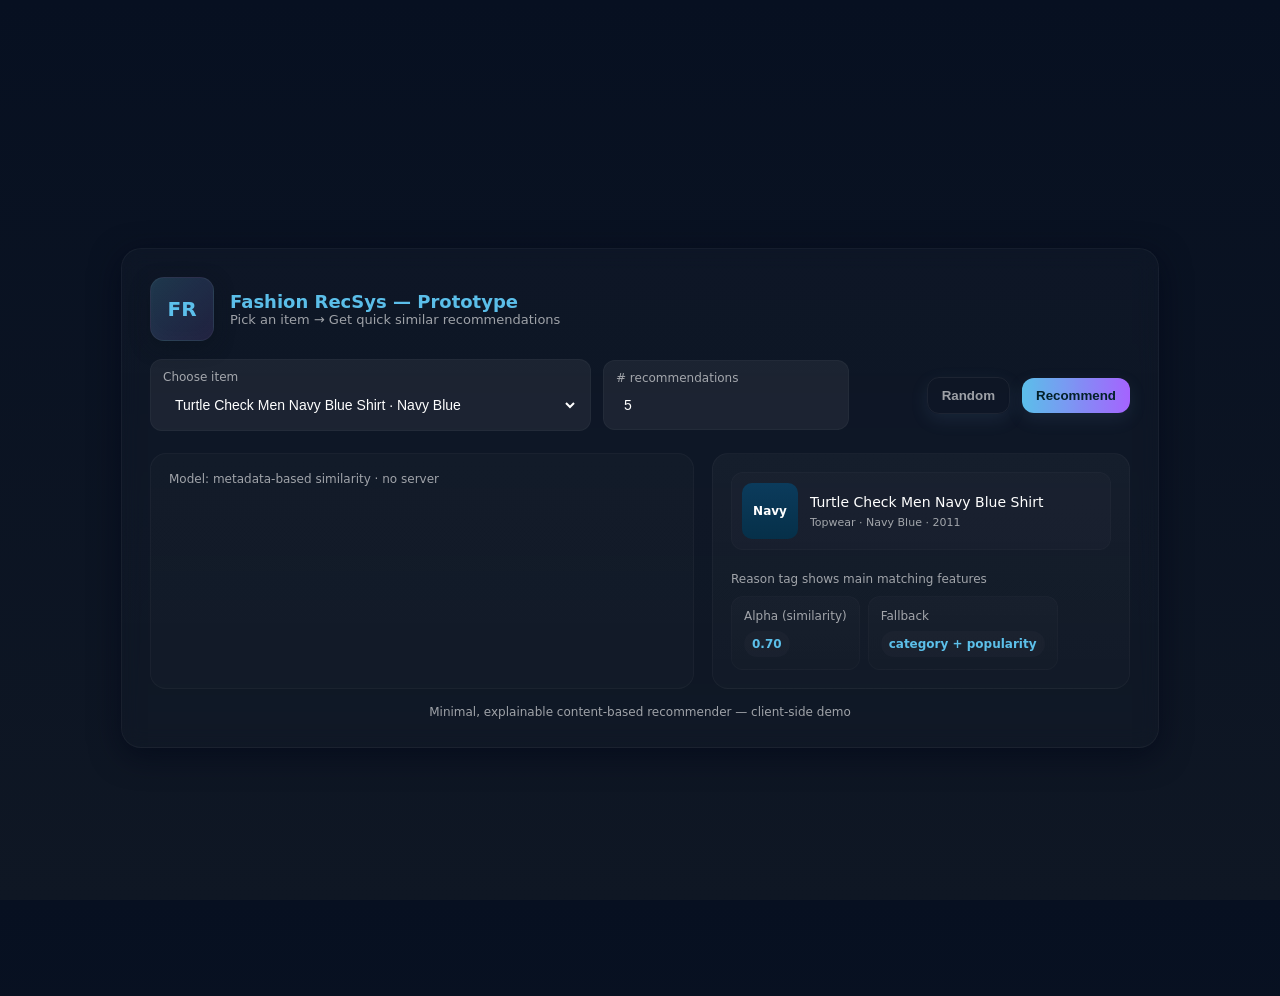
==== commit 35e7d722: "Update index.html" ====
--- a/midterm/index.html
+++ b/midterm/index.html
@@ -3,462 +3,389 @@
 <head>
   <meta charset="utf-8" />
   <meta name="viewport" content="width=device-width,initial-scale=1" />
-  <title>Fashion RecSys — Demo (Liquid Glass UI)</title>
-  <meta name="description" content="Small client-side content-based recommender demo — pick an item or random, choose count, get similar items."/>
+  <title>Fashion RecSys — Prototype UI</title>
   <style>
-    /* ======= Liquid glass minimalist theme ======= */
     :root{
-      --bg1: linear-gradient(135deg, rgba(7,20,33,1) 0%, rgba(18,28,40,1) 50%, rgba(6,18,30,1) 100%);
-      --glass: rgba(255,255,255,0.06);
-      --glass-2: rgba(255,255,255,0.045);
-      --accent: rgba(120,200,255,0.95);
-      --muted: rgba(255,255,255,0.75);
-      --radius: 14px;
-      --card-radius: 12px;
-      font-family: Inter, ui-sans-serif, system-ui, -apple-system, "Segoe UI", Roboto, "Helvetica Neue", Arial;
-    }
-
-    html,body{
-      height:100%;
-      margin:0;
-      background: var(--bg1);
-      color: #eaf6ff;
-      -webkit-font-smoothing:antialiased;
-      -moz-osx-font-smoothing:grayscale;
-      display:flex;
-      align-items:center;
-      justify-content:center;
-      padding:28px;
-      box-sizing:border-box;
-    }
-
-    .stage{
-      width:100%;
-      max-width:1100px;
-      display:grid;
-      grid-template-columns: 420px 1fr;
-      gap:28px;
-      align-items:start;
-    }
-
-    /* Left panel */
+      --bg:#0f1724;
+      --card: rgba(255,255,255,0.06);
+      --glass: rgba(255,255,255,0.08);
+      --accent: rgba(100, 210, 255, 0.9);
+      --muted: rgba(255,255,255,0.6);
+      --glass-strong: rgba(255,255,255,0.12);
+      --radius:16px;
+      --glass-blur: 10px;
+      --shadow: 0 8px 30px rgba(2,6,23,0.6);
+      font-family: Inter, system-ui, -apple-system, "Segoe UI", Roboto, "Helvetica Neue", Arial;
+    }
+    html,body{height:100%;margin:0;background:linear-gradient(180deg,#071021 0%, #0f1724 100%);color:#fff;-webkit-font-smoothing:antialiased}
+    .wrap{min-height:100%;display:flex;align-items:center;justify-content:center;padding:48px;}
+    .shell{
+      width:980px; max-width:96%; backdrop-filter: blur(var(--glass-blur)); border-radius:20px;
+      background: linear-gradient(180deg, rgba(255,255,255,0.02), rgba(255,255,255,0.01));
+      box-shadow:var(--shadow); padding:28px; border: 1px solid rgba(255,255,255,0.04);
+    }
+    .top{
+      display:flex;align-items:center;gap:16px;margin-bottom:18px;
+    }
+    .logo{
+      width:62px;height:62px;border-radius:14px;
+      background:linear-gradient(135deg, rgba(100,210,255,0.18), rgba(160,100,255,0.12));
+      display:flex;align-items:center;justify-content:center;font-weight:700;color:var(--accent);font-size:20px;
+      border:1px solid rgba(255,255,255,0.06);
+      box-shadow: 0 6px 18px rgba(10,20,30,0.6), inset 0 -6px 18px rgba(255,255,255,0.02);
+    }
+    h1{font-size:18px;margin:0;color:var(--accent)}
+    p.sub{margin:0;font-size:13px;color:var(--muted)}
+    .controls{
+      margin-top:18px;display:flex;gap:12px;align-items:center;flex-wrap:wrap;
+    }
+    label{font-size:12px;color:var(--muted);display:block;margin-bottom:6px}
+    .field{
+      background:var(--card); padding:10px 12px;border-radius:12px;border:1px solid rgba(255,255,255,0.03);
+      min-width:220px;
+    }
+    select, input[type=number]{
+      width:100%; padding:6px 8px;border-radius:8px;border:0;background:transparent;color:#fff;font-size:14px;outline:none;
+    }
+    .row{display:flex;gap:12px;align-items:center}
+    .btn{
+      padding:10px 14px;border-radius:12px;background:linear-gradient(90deg,var(--accent), #a563ff);border:0;color:#032029;font-weight:600;cursor:pointer;
+      box-shadow: 0 6px 18px rgba(100,160,200,0.12);transition:transform .14s ease;
+    }
+    .btn:active{transform:translateY(1px)}
+    .ghost{background:transparent;border:1px solid rgba(255,255,255,0.06);color:var(--muted)}
+    .main-area{display:flex;gap:18px;margin-top:22px}
     .panel{
-      background: linear-gradient(180deg, rgba(255,255,255,0.03), rgba(255,255,255,0.015));
-      border-radius: var(--radius);
-      padding:22px;
-      backdrop-filter: blur(8px) saturate(120%);
-      border: 1px solid rgba(255,255,255,0.06);
-      box-shadow: 0 8px 30px rgba(2,6,12,0.6), inset 0 1px 0 rgba(255,255,255,0.02);
-    }
-
-    .brand{
-      display:flex;
-      gap:12px;
-      align-items:center;
-      margin-bottom:16px;
-    }
-    .logo{
-      width:56px;height:56px;border-radius:10px;
-      background: linear-gradient(135deg, rgba(255,255,255,0.06), rgba(255,255,255,0.02));
-      display:flex;align-items:center;justify-content:center;
-      font-weight:700;color:var(--accent);font-size:20px;
-      box-shadow: 0 4px 18px rgba(0,0,0,0.5), inset 0 1px 0 rgba(255,255,255,0.02);
-    }
-    h1{
-      font-size:18px;margin:0;color:#f7fbff;
-      letter-spacing:-0.2px;
-    }
-    p.lead{ margin:6px 0 18px 0; color: #cfeeff; font-size:13px; opacity:0.95 }
-
-    .controls { display:flex; flex-direction:column; gap:12px; }
-
-    label{ font-size:13px; color: #bfeaff; margin-bottom:6px; display:block }
-    select, input[type=number]{
-      width:100%;
-      background: var(--glass-2);
-      border:1px solid rgba(255,255,255,0.04);
-      padding:10px 12px;
-      border-radius:10px;
-      color:var(--muted);
-      outline:none;
-      font-size:14px;
-      box-shadow: inset 0 1px 0 rgba(255,255,255,0.02);
-    }
-    .row { display:flex; gap:10px; align-items:center }
-    .btn {
-      display:inline-flex; align-items:center; justify-content:center;
-      background: linear-gradient(180deg, rgba(250,250,255,0.04), rgba(255,255,255,0.02));
-      color: white; border: none; padding:10px 14px; border-radius:10px;
-      cursor:pointer; font-weight:600; font-size:14px;
-      box-shadow: 0 6px 18px rgba(5,10,18,0.5);
-      transition: transform .12s ease, box-shadow .12s ease, opacity .12s;
-    }
-    .btn:active{ transform: translateY(1px) }
-    .btn.primary{
-      background: linear-gradient(90deg, rgba(120,200,255,0.14), rgba(120,200,255,0.08));
-      border: 1px solid rgba(120,200,255,0.18);
-      color: #dff8ff;
-    }
-    .btn.ghost{
-      background:transparent;border:1px dashed rgba(255,255,255,0.04); color:#bfeaff;
-    }
-    .small{ font-size:13px; padding:8px 10px }
-
-    .hint{ font-size:12px; color:#9fd6ff; opacity:0.9 }
-
-    /* Right area: recommendations + preview */
-    .stage-right{
-      display:flex; flex-direction:column; gap:18px;
-    }
-
+      flex:1;padding:18px;border-radius:16px;background:linear-gradient(180deg, rgba(255,255,255,0.02), rgba(255,255,255,0.015));
+      border:1px solid rgba(255,255,255,0.03);
+    }
     .preview{
-      padding:18px;
-      border-radius:var(--card-radius);
-      background: linear-gradient(180deg, rgba(255,255,255,0.02), rgba(255,255,255,0.01));
-      border:1px solid rgba(255,255,255,0.04);
-      min-height:120px;
-      display:flex; gap:12px; align-items:center;
-      box-shadow: 0 8px 30px rgba(2,6,12,0.5);
-    }
-    .item-thumb{
-      width:96px;height:96px;border-radius:10px;background:linear-gradient(135deg, rgba(255,255,255,0.02), rgba(255,255,255,0.03));
-      display:flex;align-items:center;justify-content:center;font-weight:700;color:#e6f9ff;
-      font-size:12px;padding:8px;text-align:center;
+      width:380px;max-width:40%;padding:18px;border-radius:16px;background:linear-gradient(180deg, rgba(255,255,255,0.03), rgba(255,255,255,0.015));
       border:1px solid rgba(255,255,255,0.03);
     }
-    .item-meta{ color:#dff8ff; }
-    .meta-title{ font-weight:700; font-size:15px; margin-bottom:6px }
-    .meta-sub{ font-size:13px; opacity:0.9 }
-
-    .grid{
-      display:grid;
-      grid-template-columns: repeat(auto-fill, minmax(220px,1fr));
-      gap:14px;
-    }
-
-    .card{
-      padding:12px; border-radius:12px;
-      background: linear-gradient(180deg, rgba(255,255,255,0.02), rgba(255,255,255,0.01));
-      border:1px solid rgba(255,255,255,0.035);
-      min-height:130px;
-      display:flex; flex-direction:column; gap:8px;
-      justify-content:space-between;
-    }
-    .card .title{ font-weight:700; color:#eaffff; font-size:14px }
-    .card .meta{ font-size:12px; color:#bfeaff; opacity:0.95 }
-    .reason{
-      margin-top:8px;
-      font-size:12px;
-      padding:6px 8px;
-      border-radius:10px;
-      background: linear-gradient(90deg, rgba(120,200,255,0.06), rgba(120,200,255,0.02));
-      color:#dff8ff;
-      display:inline-block;
-    }
-
-    footer.small-note{ font-size:12px; color:#9fd6ff; opacity:0.85; margin-top:8px }
-
-    /* Responsive */
-    @media (max-width:980px){
-      .stage{ grid-template-columns: 1fr; max-width:900px }
-      .panel{ order:2 }
-      .stage-right{ order:1 }
-    }
-
+    .item-card{
+      display:flex;gap:12px;align-items:center;padding:10px;border-radius:12px;background:rgba(255,255,255,0.02);margin-bottom:10px;
+      border:1px solid rgba(255,255,255,0.02)
+    }
+    .swatch{width:56px;height:56px;border-radius:10px;background:linear-gradient(180deg,rgba(255,255,255,0.03),rgba(255,255,255,0.01));display:flex;align-items:center;justify-content:center;color:#fff;font-weight:700;font-size:12px;}
+    .meta{flex:1}
+    .name{font-size:14px;margin:0}
+    .badge{font-size:11px;color:var(--muted);margin-top:6px}
+    .results{display:grid;grid-template-columns:repeat(auto-fill,minmax(180px,1fr));gap:12px}
+    .card-min{background:linear-gradient(180deg, rgba(255,255,255,0.02), rgba(255,255,255,0.01));padding:12px;border-radius:12px;border:1px solid rgba(255,255,255,0.02);display:flex;flex-direction:column;gap:8px;align-items:flex-start}
+    .small{font-size:12px;color:var(--muted)}
+    .reason{font-size:12px;padding:6px 8px;border-radius:999px;background:rgba(255,255,255,0.02);color:var(--accent);font-weight:600}
+    footer{margin-top:16px;font-size:12px;color:var(--muted);text-align:center}
+    @media (max-width:880px){ .main-area{flex-direction:column} .preview{max-width:100%}}
   </style>
 </head>
 <body>
-  <div class="stage" role="application" aria-label="Fashion recommender demo">
-    <!-- Left control panel -->
-    <div class="panel" aria-hidden="false">
-      <div class="brand">
+  <div class="wrap">
+    <div class="shell" role="application" aria-label="Fashion recommender prototype">
+      <div class="top">
         <div class="logo">FR</div>
         <div>
-          <h1>Fashion RecSys — Demo</h1>
-          <p class="lead">Pick an item or randomize → choose count → get recommendations (client-side prototype).</p>
+          <h1>Fashion RecSys — Prototype</h1>
+          <p class="sub">Pick an item → Get quick similar recommendations</p>
         </div>
       </div>
 
-      <div class="controls" role="region" aria-label="Controls">
-        <div>
-          <label for="item-select">Select product</label>
-          <select id="item-select" aria-label="Select product"></select>
-        </div>
-
-        <div>
-          <label for="count">Number of recommendations</label>
-          <input id="count" type="number" min="1" max="12" value="6" />
-        </div>
-
-        <div class="row">
-          <button id="random-btn" class="btn ghost small">Random item</button>
-          <button id="rec-btn" class="btn primary">Get recommendations</button>
-        </div>
-
-        <div style="display:flex; gap:8px; align-items:center; margin-top:6px;">
-          <label style="margin:0; font-size:13px; color:#bfeaff">Similarity weight</label>
-          <input id="alpha" type="range" min="0" max="1" step="0.05" value="0.85" style="flex:1" />
-        </div>
-
-        <div style="margin-top:12px">
-          <div class="hint">Alpha blends similarity & popularity. Higher = more like the selected item.</div>
-          <div class="hint">Reason tags explain why items are recommended.</div>
-        </div>
-
-        <footer class="small-note">Static demo — no server. Built for prototype & course demo.</footer>
+      <div class="controls" aria-hidden="false">
+        <div class="field">
+          <label for="itemSelect">Choose item</label>
+          <select id="itemSelect"></select>
+        </div>
+
+        <div class="field" style="width:120px">
+          <label for="nRec"># recommendations</label>
+          <input id="nRec" type="number" min="1" max="12" value="5" />
+        </div>
+
+        <div class="row" style="margin-left:auto">
+          <button id="randomBtn" class="btn ghost" title="Pick random item">Random</button>
+          <button id="recBtn" class="btn" title="Get recommendations">Recommend</button>
+        </div>
       </div>
-    </div>
-
-    <!-- Right preview + recommendations -->
-    <div class="stage-right">
-      <div class="preview" id="preview" aria-live="polite">
-        <div class="item-thumb" id="preview-thumb">—</div>
-        <div class="item-meta">
-          <div class="meta-title" id="preview-title">Choose an item</div>
-          <div class="meta-sub" id="preview-sub">Then click "Get recommendations"</div>
+
+      <div class="main-area">
+        <div class="panel">
+          <div id="status" class="small">Model: metadata-based similarity · no server</div>
+          <div style="height:12px"></div>
+
+          <div id="results" class="results" aria-live="polite"></div>
+        </div>
+
+        <div class="preview" aria-hidden="false">
+          <div id="picked" class="item-card">
+            <div id="swatch" class="swatch">--</div>
+            <div class="meta">
+              <div id="pickedName" class="name">Pick an item</div>
+              <div id="pickedBadge" class="badge">category · color · year</div>
+            </div>
+          </div>
+
+          <div style="height:12px"></div>
+          <div class="small">Reason tag shows main matching features</div>
+          <div style="height:10px"></div>
+          <div style="display:flex;gap:8px;flex-wrap:wrap">
+            <div class="card-min"><div class="small">Alpha (similarity)</div><div class="reason" id="alphaVal">0.70</div></div>
+            <div class="card-min"><div class="small">Fallback</div><div class="reason">category + popularity</div></div>
+          </div>
         </div>
       </div>
 
-      <div>
-        <h3 style="margin:0 0 8px 0; color:#e8fbff">Recommendations</h3>
-        <div class="grid" id="rec-grid" aria-live="polite">
-          <!-- cards inserted here -->
-        </div>
-      </div>
+      <footer>Minimal, explainable content-based recommender — client-side demo</footer>
     </div>
   </div>
 
   <script>
-    /* ====== Small in-memory dataset (representative subset) ======
-       Replace or extend this array with your full catalog JSON when deploying.
-    */
-    const ITEMS = [
-      { id:15970, gender:"Men", masterCategory:"Apparel", subCategory:"Topwear", articleType:"Shirts", baseColour:"Navy Blue", season:"Fall", year:2011, usage:"Casual", productDisplayName:"Turtle Check Men Navy Blue Shirt", popularity: 120 },
-      { id:39386, gender:"Men", masterCategory:"Apparel", subCategory:"Bottomwear", articleType:"Jeans", baseColour:"Blue", season:"Summer", year:2012, usage:"Casual", productDisplayName:"Peter England Men Party Blue Jeans", popularity: 300 },
-      { id:59263, gender:"Women", masterCategory:"Accessories", subCategory:"Watches", articleType:"Watches", baseColour:"Silver", season:"Winter", year:2016, usage:"Casual", productDisplayName:"Titan Women Silver Watch", popularity: 90 },
-      { id:21379, gender:"Men", masterCategory:"Apparel", subCategory:"Bottomwear", articleType:"Track Pants", baseColour:"Black", season:"Fall", year:2011, usage:"Casual", productDisplayName:"Manchester United Men Solid Black Track Pants", popularity: 210 },
-      { id:53759, gender:"Men", masterCategory:"Apparel", subCategory:"Topwear", articleType:"Tshirts", baseColour:"Grey", season:"Summer", year:2012, usage:"Casual", productDisplayName:"Puma Men Grey T-shirt", popularity: 260 },
-      { id:1855,  gender:"Men", masterCategory:"Apparel", subCategory:"Topwear", articleType:"Tshirts", baseColour:"Grey", season:"Summer", year:2011, usage:"Casual", productDisplayName:"Inkfruit Mens Chain Reaction T-shirt", popularity: 140 },
-      { id:30805, gender:"Men", masterCategory:"Apparel", subCategory:"Topwear", articleType:"Shirts", baseColour:"Green", season:"Summer", year:2012, usage:"Ethnic", productDisplayName:"Fabindia Men Striped Green Shirt", popularity: 60 },
-      { id:26960, gender:"Women", masterCategory:"Apparel", subCategory:"Topwear", articleType:"Shirts", baseColour:"Purple", season:"Summer", year:2012, usage:"Casual", productDisplayName:"Jealous 21 Women Purple Shirt", popularity: 80 },
-      { id:29114, gender:"Men", masterCategory:"Accessories", subCategory:"Socks", articleType:"Socks", baseColour:"Navy Blue", season:"Summer", year:2012, usage:"Casual", productDisplayName:"Puma Men Pack of 3 Socks", popularity: 55 },
-      { id:30039, gender:"Men", masterCategory:"Accessories", subCategory:"Watches", articleType:"Watches", baseColour:"Black", season:"Winter", year:2016, usage:"Casual", productDisplayName:"Skagen Men Black Watch", popularity: 70 },
-      { id:9204,  gender:"Men", masterCategory:"Footwear", subCategory:"Shoes", articleType:"Casual Shoes", baseColour:"Black", season:"Summer", year:2011, usage:"Casual", productDisplayName:"Puma Men Future Cat Remix SF Black Casual Shoes", popularity: 190 },
-      // add more items as needed (demo subset)
-    ];
-
-    /* ===== Helper functions ===== */
-
-    // token set from productDisplayName (simple normalization)
-    function tokens(text){
-      if(!text) return new Set();
-      return new Set(
-        text.toLowerCase()
-            .replace(/[^\w\s]/g,' ')
-            .split(/\s+/)
-            .filter(Boolean)
-            .map(t => t.trim())
-      );
-    }
-
-    // jaccard overlap between two token sets
-    function jaccard(aSet,bSet){
-      if(!aSet || !bSet) return 0;
-      const a = Array.from(aSet), b = new Set(bSet);
-      let inter = 0;
-      for(const x of a) if(b.has(x)) inter++;
-      const union = new Set([...a,...b]).size;
-      return union === 0 ? 0 : inter / union;
-    }
-
-    // compute basic similarity between two items
-    function similarity(a,b){
-      // weights for features (must sum to 1)
-      const weights = {
-        category: 0.30,   // masterCategory + subCategory + articleType combined
-        color: 0.20,      // baseColour
-        season: 0.05,
-        usage: 0.05,
-        text: 0.40        // productDisplayName token overlap (textual)
-      };
-
-      let catScore = 0;
-      if(a.masterCategory && b.masterCategory && a.masterCategory === b.masterCategory) catScore += 0.35;
-      if(a.subCategory && b.subCategory && a.subCategory === b.subCategory) catScore += 0.40;
-      if(a.articleType && b.articleType && a.articleType === b.articleType) catScore += 0.25;
-      catScore = Math.min(1, catScore); // normalize to [0,1]
-
-      const colorScore = (a.baseColour && b.baseColour && a.baseColour === b.baseColour) ? 1 : 0;
-      const seasonScore = (a.season && b.season && a.season === b.season) ? 1 : 0;
-      const usageScore = (a.usage && b.usage && a.usage === b.usage) ? 1 : 0;
-      const textScore = jaccard(tokens(a.productDisplayName), tokens(b.productDisplayName));
-
-      const sim = weights.category * catScore
-                + weights.color * colorScore
-                + weights.season * seasonScore
-                + weights.usage * usageScore
-                + weights.text * textScore;
-
-      return Number(sim.toFixed(4));
-    }
-
-    // compute final score: alpha * sim + (1-alpha) * norm_popularity
-    function finalScore(sim, pop, alpha){
-      // normalize popularity into [0,1] by simple min-max on current dataset
-      const popNorm = (pop - POP_MIN) / (POP_MAX - POP_MIN || 1);
-      return alpha * sim + (1 - alpha) * popNorm;
-    }
-
-    // generate human readable reason tag (top matched features)
-    function reasonTag(a,b){
-      const reasons = [];
-      if(a.masterCategory && b.masterCategory && a.masterCategory === b.masterCategory) reasons.push("category");
-      if(a.subCategory && b.subCategory && a.subCategory === b.subCategory) reasons.push("subCategory");
-      if(a.articleType && b.articleType && a.articleType === b.articleType) reasons.push("articleType");
-      if(a.baseColour && b.baseColour && a.baseColour === b.baseColour) reasons.push("color");
-      if(a.season && b.season && a.season === b.season) reasons.push("season");
-      const textOverlap = jaccard(tokens(a.productDisplayName), tokens(b.productDisplayName));
-      if(textOverlap > 0) reasons.push("title");
-      if(reasons.length === 0) return "Related";
-      return "Similar: " + reasons.slice(0,3).join(", ");
-    }
-
-    /* ===== Init: populate selects and compute pop min/max ===== */
-    const itemSelect = document.getElementById('item-select');
-    const previewThumb = document.getElementById('preview-thumb');
-    const previewTitle = document.getElementById('preview-title');
-    const previewSub = document.getElementById('preview-sub');
-    const recGrid = document.getElementById('rec-grid');
-    const recBtn = document.getElementById('rec-btn');
-    const randBtn = document.getElementById('random-btn');
-    const alphaRange = document.getElementById('alpha');
-
-    // popularity min/max for normalization
-    let POP_MIN = Infinity, POP_MAX = -Infinity;
-    ITEMS.forEach(i=>{
-      POP_MIN = Math.min(POP_MIN, i.popularity || 0);
-      POP_MAX = Math.max(POP_MAX, i.popularity || 0);
-    });
-
-    function fillItemSelect(){
-      itemSelect.innerHTML = "";
-      const opt = document.createElement('option');
-      opt.value = "";
-      opt.textContent = "Choose product...";
-      opt.disabled = true;
-      opt.selected = true;
-      itemSelect.appendChild(opt);
-
-      for(const it of ITEMS){
-        const o = document.createElement('option');
-        o.value = it.id;
-        o.textContent = `${it.productDisplayName} — ${it.subCategory} — ${it.baseColour || 'NA'}`;
-        itemSelect.appendChild(o);
-      }
-    }
-
-    function renderPreview(item){
-      if(!item){
-        previewThumb.textContent = "—";
-        previewTitle.textContent = "Choose an item";
-        previewSub.textContent = "Then click 'Get recommendations'";
-        return;
-      }
-      previewThumb.textContent = item.baseColour ? item.baseColour.split(" ").slice(0,2).join(" ") : "Item";
-      previewTitle.textContent = item.productDisplayName;
-      previewSub.textContent = `${item.masterCategory} · ${item.subCategory} · ${item.articleType} · popularity ${item.popularity || 0}`;
-    }
-
-    function recommendFrom(itemId, count = 6){
-      recGrid.innerHTML = "";
-      const anchor = ITEMS.find(x=>String(x.id) === String(itemId));
-      if(!anchor) return;
-      const alpha = parseFloat(alphaRange.value);
-      // compute similarity & final score for all other items
-      const candidates = ITEMS
-        .filter(x => String(x.id) !== String(anchor.id))
-        .map(x => {
-          const sim = similarity(anchor,x);
-          const score = finalScore(sim, x.popularity || 0, alpha);
-          return { item: x, sim, score, reason: reasonTag(anchor,x) };
-        })
-        .sort((a,b) => b.score - a.score)
-        .slice(0, Math.max(0, Math.min(12, count)));
-
-      // render cards
-      for(const c of candidates){
-        const card = document.createElement('div');
-        card.className = 'card';
-        card.innerHTML = `
-          <div>
-            <div class="title">${escapeHtml(c.item.productDisplayName)}</div>
-            <div class="meta">${escapeHtml(c.item.masterCategory)} · ${escapeHtml(c.item.subCategory)} · ${escapeHtml(c.item.baseColour || '')}</div>
-          </div>
-          <div>
-            <div class="reason">${escapeHtml(c.reason)} · score ${Number(c.score).toFixed(3)}</div>
-          </div>
-        `;
-        recGrid.appendChild(card);
-      }
-
-      // if not enough results, helpful note
-      if(candidates.length === 0){
-        const n = document.createElement('div');
-        n.className = 'card';
-        n.textContent = "No recommendations available.";
-        recGrid.appendChild(n);
-      }
-    }
-
-    function escapeHtml(s){
-      return String(s).replaceAll('&','&amp;').replaceAll('<','&lt;').replaceAll('>','&gt;');
-    }
-
-    /* ===== Events ===== */
-    fillItemSelect();
-    renderPreview(null);
-
-    itemSelect.addEventListener('change', (e)=>{
-      const id = e.target.value;
-      const it = ITEMS.find(x=>String(x.id)===String(id));
-      renderPreview(it);
-    });
-
-    randBtn.addEventListener('click', ()=>{
-      const idx = Math.floor(Math.random()*ITEMS.length);
-      const it = ITEMS[idx];
-      itemSelect.value = it.id;
-      renderPreview(it);
-    });
-
-    recBtn.addEventListener('click', ()=>{
-      const selected = itemSelect.value;
-      const count = parseInt(document.getElementById('count').value) || 6;
-      if(!selected){
-        // choose random if none selected
-        const idx = Math.floor(Math.random()*ITEMS.length);
-        const it = ITEMS[idx];
-        itemSelect.value = it.id;
-        renderPreview(it);
-        recommendFrom(it.id, count);
-        return;
-      }
-      recommendFrom(selected, count);
-    });
-
-    // quick keyboard accessibility: Enter triggers recommend
-    itemSelect.addEventListener('keydown', (ev)=>{
-      if(ev.key === 'Enter'){ recBtn.click(); }
-    });
-
-    // show initial random recommendations for demo
-    (function initialDemo(){
-      const idx = Math.floor(Math.random()*ITEMS.length);
-      const it = ITEMS[idx];
-      itemSelect.value = it.id;
-      renderPreview(it);
-      recommendFrom(it.id, parseInt(document.getElementById('count').value));
-    })();
+  /*************************************************************************
+   * Small in-browser content-based recommender for demo/prototype use.
+   * - dataset: embedded small catalog array
+   * - features: one-hot categorical + TF-IDF on productDisplayName
+   * - similarity: cosine on concatenated vector
+   * - final_score = alpha * sim + (1-alpha) * popularity
+   *************************************************************************/
+
+  // Demo catalog (subset). Add or replace items as needed.
+  const catalog = [
+    {"id":"15970","gender":"Men","masterCategory":"Apparel","subCategory":"Topwear","articleType":"Shirts","baseColour":"Navy Blue","season":"Fall","year":2011,"usage":"Casual","productDisplayName":"Turtle Check Men Navy Blue Shirt","popularity":52},
+    {"id":"39386","gender":"Men","masterCategory":"Apparel","subCategory":"Bottomwear","articleType":"Jeans","baseColour":"Blue","season":"Summer","year":2012,"usage":"Casual","productDisplayName":"Peter England Men Party Blue Jeans","popularity":68},
+    {"id":"59263","gender":"Women","masterCategory":"Accessories","subCategory":"Watches","articleType":"Watches","baseColour":"Silver","season":"Winter","year":2016,"usage":"Casual","productDisplayName":"Titan Women Silver Watch","popularity":42},
+    {"id":"21379","gender":"Men","masterCategory":"Apparel","subCategory":"Bottomwear","articleType":"Track Pants","baseColour":"Black","season":"Fall","year":2011,"usage":"Casual","productDisplayName":"Manchester United Men Solid Black Track Pants","popularity":39},
+    {"id":"53759","gender":"Men","masterCategory":"Apparel","subCategory":"Topwear","articleType":"Tshirts","baseColour":"Grey","season":"Summer","year":2012,"usage":"Casual","productDisplayName":"Puma Men Grey T-shirt","popularity":92},
+    {"id":"1855","gender":"Men","masterCategory":"Apparel","subCategory":"Topwear","articleType":"Tshirts","baseColour":"Grey","season":"Summer","year":2011,"usage":"Casual","productDisplayName":"Inkfruit Mens Chain Reaction T-shirt","popularity":22},
+    {"id":"30805","gender":"Men","masterCategory":"Apparel","subCategory":"Topwear","articleType":"Shirts","baseColour":"Green","season":"Summer","year":2012,"usage":"Ethnic","productDisplayName":"Fabindia Men Striped Green Shirt","popularity":18},
+    {"id":"26960","gender":"Women","masterCategory":"Apparel","subCategory":"Topwear","articleType":"Shirts","baseColour":"Purple","season":"Summer","year":2012,"usage":"Casual","productDisplayName":"Jealous 21 Women Purple Shirt","popularity":27},
+    {"id":"29114","gender":"Men","masterCategory":"Accessories","subCategory":"Socks","articleType":"Socks","baseColour":"Navy Blue","season":"Summer","year":2012,"usage":"Casual","productDisplayName":"Puma Men Pack of 3 Socks","popularity":14},
+    {"id":"30039","gender":"Men","masterCategory":"Accessories","subCategory":"Watches","articleType":"Watches","baseColour":"Black","season":"Winter","year":2016,"usage":"Casual","productDisplayName":"Skagen Men Black Watch","popularity":37},
+    {"id":"9204","gender":"Men","masterCategory":"Footwear","subCategory":"Shoes","articleType":"Casual Shoes","baseColour":"Black","season":"Summer","year":2011,"usage":"Casual","productDisplayName":"Puma Men Future Cat Remix SF Black Casual Shoes","popularity":81},
+    {"id":"12001","gender":"Women","masterCategory":"Apparel","subCategory":"Dresses","articleType":"Dress","baseColour":"Black","season":"Winter","year":2015,"usage":"Party","productDisplayName":"Elegant Black Evening Dress","popularity":50},
+    {"id":"13002","gender":"Women","masterCategory":"Apparel","subCategory":"Bottomwear","articleType":"Jeans","baseColour":"Blue","season":"Summer","year":2013,"usage":"Casual","productDisplayName":"Slim Fit Blue Denim Jeans","popularity":61},
+    {"id":"14004","gender":"Women","masterCategory":"Accessories","subCategory":"Bags","articleType":"Handbag","baseColour":"Beige","season":"All","year":2018,"usage":"Daily","productDisplayName":"Classic Beige Leather Handbag","popularity":44},
+    {"id":"15005","gender":"Men","masterCategory":"Apparel","subCategory":"Topwear","articleType":"Shirts","baseColour":"White","season":"Summer","year":2014,"usage":"Formal","productDisplayName":"Slim Fit White Formal Shirt","popularity":74},
+    {"id":"16006","gender":"Men","masterCategory":"Footwear","subCategory":"Shoes","articleType":"Sports Shoes","baseColour":"White","season":"Summer","year":2016,"usage":"Sport","productDisplayName":"Running Pro White Sneakers","popularity":88},
+    {"id":"17007","gender":"Women","masterCategory":"Apparel","subCategory":"Topwear","articleType":"Tshirts","baseColour":"Pink","season":"Spring","year":2017,"usage":"Casual","productDisplayName":"Floral Pink Casual Tee","popularity":33},
+    {"id":"18008","gender":"Women","masterCategory":"Apparel","subCategory":"Topwear","articleType":"Shirts","baseColour":"Navy Blue","season":"Fall","year":2011,"usage":"Casual","productDisplayName":"Navy Striped Women Shirt","popularity":28},
+    {"id":"19009","gender":"Men","masterCategory":"Accessories","subCategory":"Belts","articleType":"Belts","baseColour":"Black","season":"All","year":2012,"usage":"Daily","productDisplayName":"Genuine Leather Black Belt","popularity":21},
+    {"id":"20010","gender":"Women","masterCategory":"Footwear","subCategory":"Heels","articleType":"Heels","baseColour":"Red","season":"Party","year":2019,"usage":"Party","productDisplayName":"Red Stiletto Heels","popularity":46}
+  ];
+
+  // Utility: tokenizer (simple)
+  function tokenize(text){
+    return (text||'').toLowerCase().replace(/[^a-z0-9\s]/g,' ').split(/\s+/).filter(Boolean);
+  }
+
+  // Build TF and DF for productDisplayName
+  const docs = catalog.map(it => tokenize(it.productDisplayName));
+  const df = {};
+  docs.forEach(tokens=>{
+    const seen = new Set();
+    tokens.forEach(t=>{
+      if(!seen.has(t)){ df[t]=(df[t]||0)+1; seen.add(t); }
+    });
+  });
+  const N = docs.length;
+
+  // Unique categorical values lists
+  const catFields = ['masterCategory','subCategory','articleType','baseColour','season','usage'];
+  const catVals = {};
+  catFields.forEach(f=>{
+    catVals[f] = Array.from(new Set(catalog.map(it => (it[f]||'__UNK__'))));
+  });
+
+  // Create a feature vector per item: [tfidf_terms..., one-hot categories...]
+  const termVocab = Object.keys(df).sort();
+  const termIndex = Object.fromEntries(termVocab.map((t,i)=>[t,i]));
+  const catIndex = {};
+  let catBase = termVocab.length;
+  catFields.forEach(f=>{
+    catIndex[f] = Object.fromEntries(catVals[f].map((v,i)=>[v, catBase + i]));
+    catBase += catVals[f].length;
+  });
+  const dim = catBase;
+
+  function tfidfVector(tokens){
+    const vec = new Array(dim).fill(0);
+    if(tokens.length>0){
+      const tf = {};
+      tokens.forEach(t=>tf[t]=(tf[t]||0)+1);
+      Object.keys(tf).forEach(t=>{
+        if(termIndex.hasOwnProperty(t)){
+          const tfVal = tf[t]/tokens.length;
+          const idf = Math.log(1 + N/(1 + (df[t]||0)));
+          vec[termIndex[t]] = tfVal * idf;
+        }
+      });
+    }
+    // categories one-hot
+    catFields.forEach(f=>{
+      const v = catalog[iCur] && catalog[iCur][f]; // placeholder, will set per item
+    });
+    return vec;
+  }
+
+  // We'll build vectors for each item in a loop (because we need per-item category one-hot)
+  const vectors = [];
+  for(let i=0;i<catalog.length;i++){
+    const it = catalog[i];
+    const vec = new Array(dim).fill(0);
+    // TF-IDF part
+    const tokens = tokenize(it.productDisplayName);
+    if(tokens.length>0){
+      const tf = {};
+      tokens.forEach(t=>tf[t]=(tf[t]||0)+1);
+      Object.keys(tf).forEach(t=>{
+        if(termIndex.hasOwnProperty(t)){
+          const tfVal = tf[t]/tokens.length;
+          const idf = Math.log(1 + N/(1 + (df[t]||0)));
+          vec[termIndex[t]] = tfVal * idf;
+        }
+      });
+    }
+    // categorical one-hot (weight them reasonably)
+    catFields.forEach(f=>{
+      const val = it[f] || '__UNK__';
+      const idx = catIndex[f][val];
+      if(idx!==undefined) vec[idx] = 1.0; // one-hot presence
+    });
+    // normalize vector (L2)
+    const norm = Math.sqrt(vec.reduce((s,x)=>s + x*x, 0) || 1);
+    for(let k=0;k<vec.length;k++) vec[k] /= norm;
+    vectors.push(vec);
+  }
+
+  // cosine similarity
+  function cosine(a,b){
+    let s=0;
+    for(let i=0;i<a.length;i++) s += a[i]*b[i];
+    return s;
+  }
+
+  // Final scoring with alpha for similarity vs popularity (popularity normalized 0..1)
+  const alpha = 0.7;
+  // normalize popularity
+  const pops = catalog.map(x=>x.popularity || 0);
+  const maxPop = Math.max(...pops);
+  const minPop = Math.min(...pops);
+  function normPop(p){ if(maxPop===minPop) return 0.5; return (p - minPop)/(maxPop - minPop); }
+
+  // UI wiring
+  const itemSelect = document.getElementById('itemSelect');
+  const nRec = document.getElementById('nRec');
+  const recBtn = document.getElementById('recBtn');
+  const randomBtn = document.getElementById('randomBtn');
+  const resultsBox = document.getElementById('results');
+  const pickedName = document.getElementById('pickedName');
+  const pickedBadge = document.getElementById('pickedBadge');
+  const swatch = document.getElementById('swatch');
+  const alphaVal = document.getElementById('alphaVal');
+
+  alphaVal.textContent = alpha.toFixed(2);
+
+  // populate select
+  catalog.forEach((it,idx)=>{
+    const opt = document.createElement('option');
+    opt.value = idx;
+    opt.textContent = `${it.productDisplayName} · ${it.baseColour}`;
+    itemSelect.appendChild(opt);
+  });
+
+  let currentIndex = 0;
+  function showPicked(i){
+    const it = catalog[i];
+    currentIndex = i;
+    pickedName.textContent = it.productDisplayName;
+    pickedBadge.textContent = `${it.subCategory} · ${it.baseColour} · ${it.year}`;
+    swatch.style.background = colorFromName(it.baseColour);
+    swatch.textContent = it.baseColour.split(' ')[0] || '—';
+  }
+
+  function colorFromName(name){
+    // simple mapping for demo; fallback gradient
+    const map = {
+      'Black':'linear-gradient(180deg,#111111,#333333)',
+      'Blue':'linear-gradient(180deg,#1f6feb,#1446a0)',
+      'Navy Blue':'linear-gradient(180deg,#0b3b5c,#063049)',
+      'Grey':'linear-gradient(180deg,#6b7280,#4b5563)',
+      'White':'linear-gradient(180deg,#ffffff,#e6f0ff)',
+      'Green':'linear-gradient(180deg,#05a56b,#086a51)',
+      'Purple':'linear-gradient(180deg,#7c3aed,#5b21b6)',
+      'Silver':'linear-gradient(180deg,#cfd8dc,#9aa6ad)',
+      'Beige':'linear-gradient(180deg,#f5e9da,#e1cfb8)',
+      'Pink':'linear-gradient(180deg,#ff99c8,#ff5da2)',
+      'Red':'linear-gradient(180deg,#ff3b3b,#a12020)'
+    };
+    return map[name] || 'linear-gradient(180deg, rgba(255,255,255,0.02), rgba(255,255,255,0.01))';
+  }
+
+  // compute recommendations
+  function recommend(idx, topN){
+    const baseVec = vectors[idx];
+    const sims = catalog.map((it,j)=>{
+      if(j===idx) return {j,score:-1};
+      const s = cosine(baseVec, vectors[j]);
+      const pop = normPop(catalog[j].popularity || 0);
+      const final = alpha*s + (1-alpha)*pop;
+      return {j,score:final, sim:s, pop};
+    });
+    sims.sort((a,b)=>b.score - a.score);
+    return sims.slice(0,topN);
+  }
+
+  // determine reason tags (top matching categorical fields)
+  function reasonTag(baseIdx, candIdx){
+    const base = catalog[baseIdx], cand = catalog[candIdx];
+    const reasons = [];
+    if(base.masterCategory === cand.masterCategory) reasons.push('category');
+    if(base.subCategory === cand.subCategory) reasons.push('subCategory');
+    if(base.baseColour === cand.baseColour) reasons.push('color');
+    if(base.articleType === cand.articleType) reasons.push('type');
+    if(reasons.length===0) return 'Similar';
+    return 'Similar: ' + reasons.slice(0,2).join(', ');
+  }
+
+  // render recommendations
+  function renderResults(list){
+    resultsBox.innerHTML = '';
+    list.forEach(entry=>{
+      const it = catalog[entry.j];
+      const card = document.createElement('div'); card.className='card-min';
+      const sw = document.createElement('div'); sw.style.width='100%'; sw.style.display='flex'; sw.style.justifyContent='space-between'; sw.style.alignItems='center';
+      const title = document.createElement('div'); title.textContent = it.productDisplayName; title.style.fontWeight='600';
+      const small = document.createElement('div'); small.className='small'; small.textContent = `${it.subCategory} · ${it.baseColour}`;
+      const reason = document.createElement('div'); reason.className='reason'; reason.textContent = reasonTag(currentIndex, entry.j);
+      const pop = document.createElement('div'); pop.className='small'; pop.textContent = `pop ${it.popularity}`;
+      card.appendChild(title);
+      card.appendChild(small);
+      const bottom = document.createElement('div'); bottom.style.display='flex'; bottom.style.gap='8px'; bottom.style.width='100%'; bottom.style.justifyContent='space-between'; bottom.style.alignItems='center';
+      bottom.appendChild(reason); bottom.appendChild(pop);
+      card.appendChild(bottom);
+      resultsBox.appendChild(card);
+    });
+  }
+
+  // events
+  itemSelect.addEventListener('change', (e)=>{
+    const idx = Number(e.target.value);
+    showPicked(idx);
+  });
+  randomBtn.addEventListener('click', ()=>{
+    const r = Math.floor(Math.random()*catalog.length);
+    itemSelect.value = r;
+    showPicked(r);
+  });
+  recBtn.addEventListener('click', ()=>{
+    const idx = Number(itemSelect.value || 0);
+    const n = Math.max(1, Math.min(12, Number(nRec.value || 5)));
+    showPicked(idx);
+    const res = recommend(idx, n);
+    renderResults(res);
+  });
+
+  // initialize
+  itemSelect.selectedIndex = 0;
+  showPicked(0);
 
   </script>
 </body>
